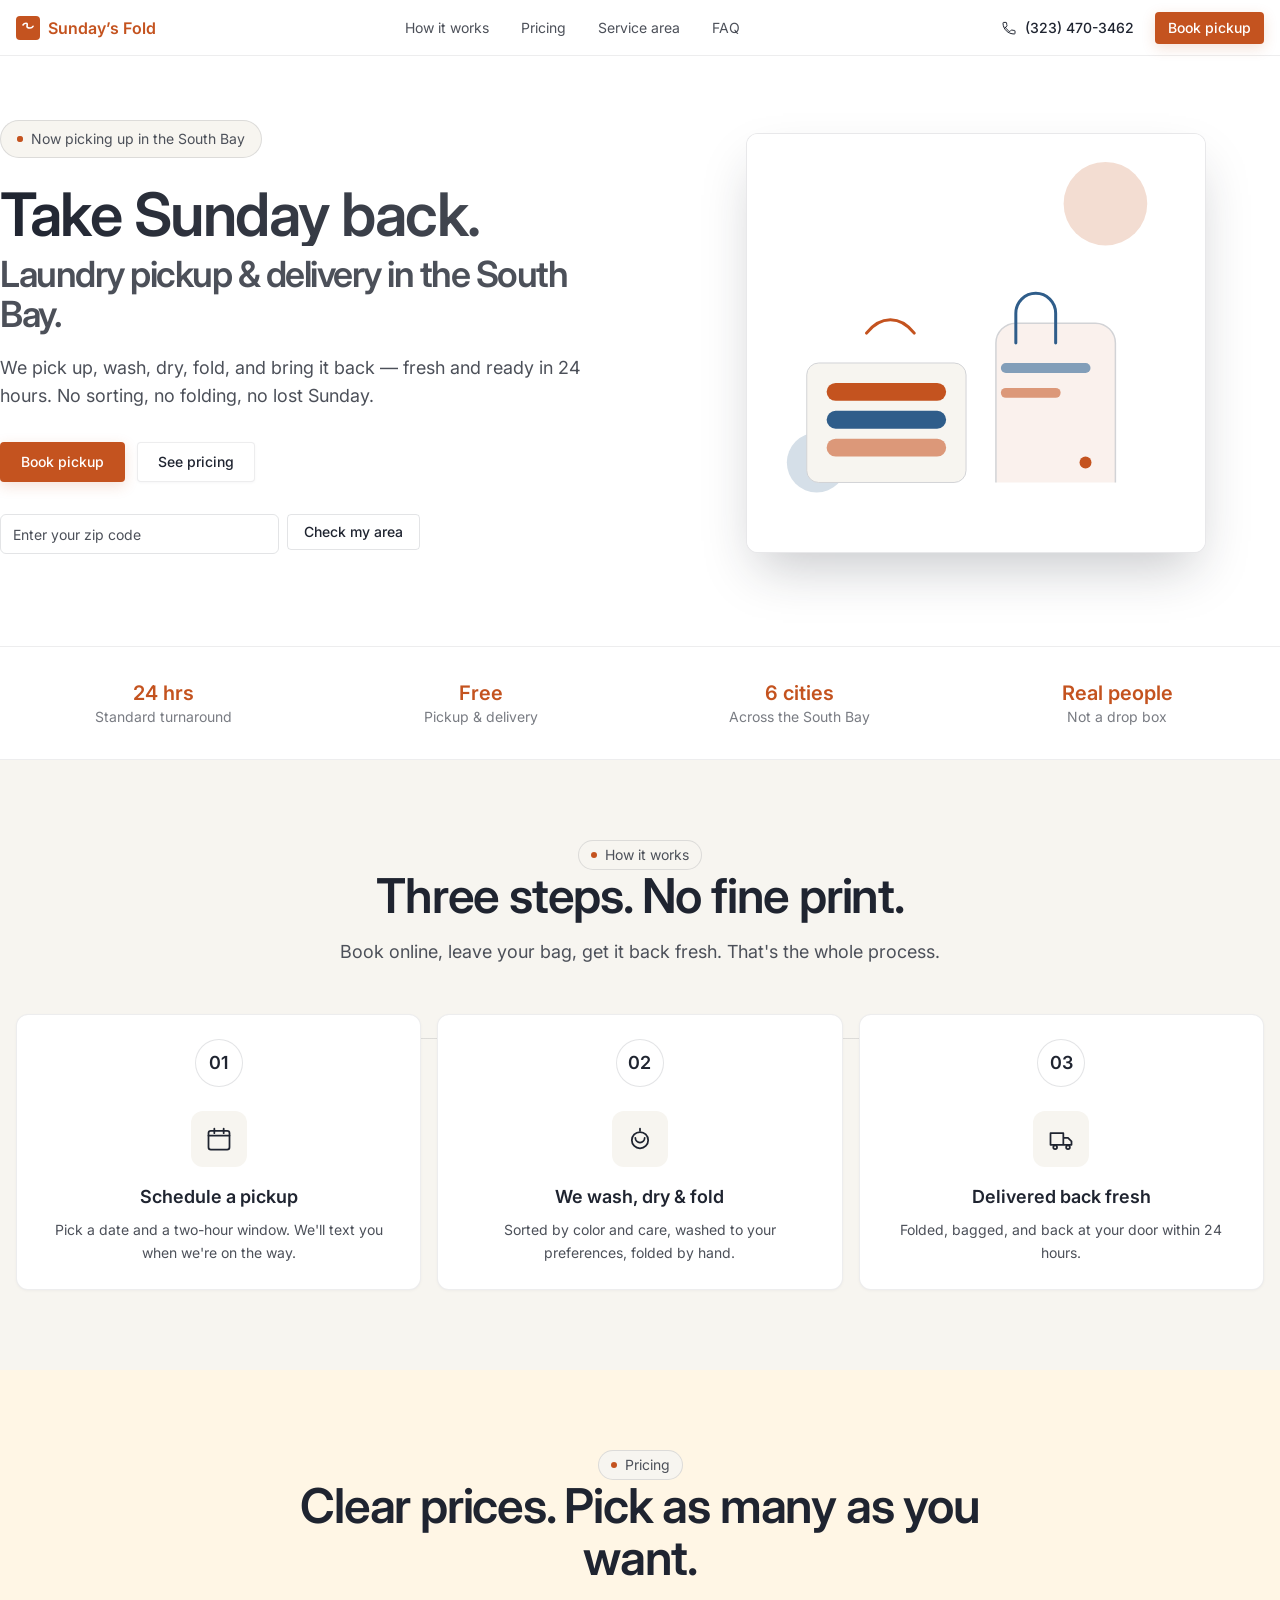
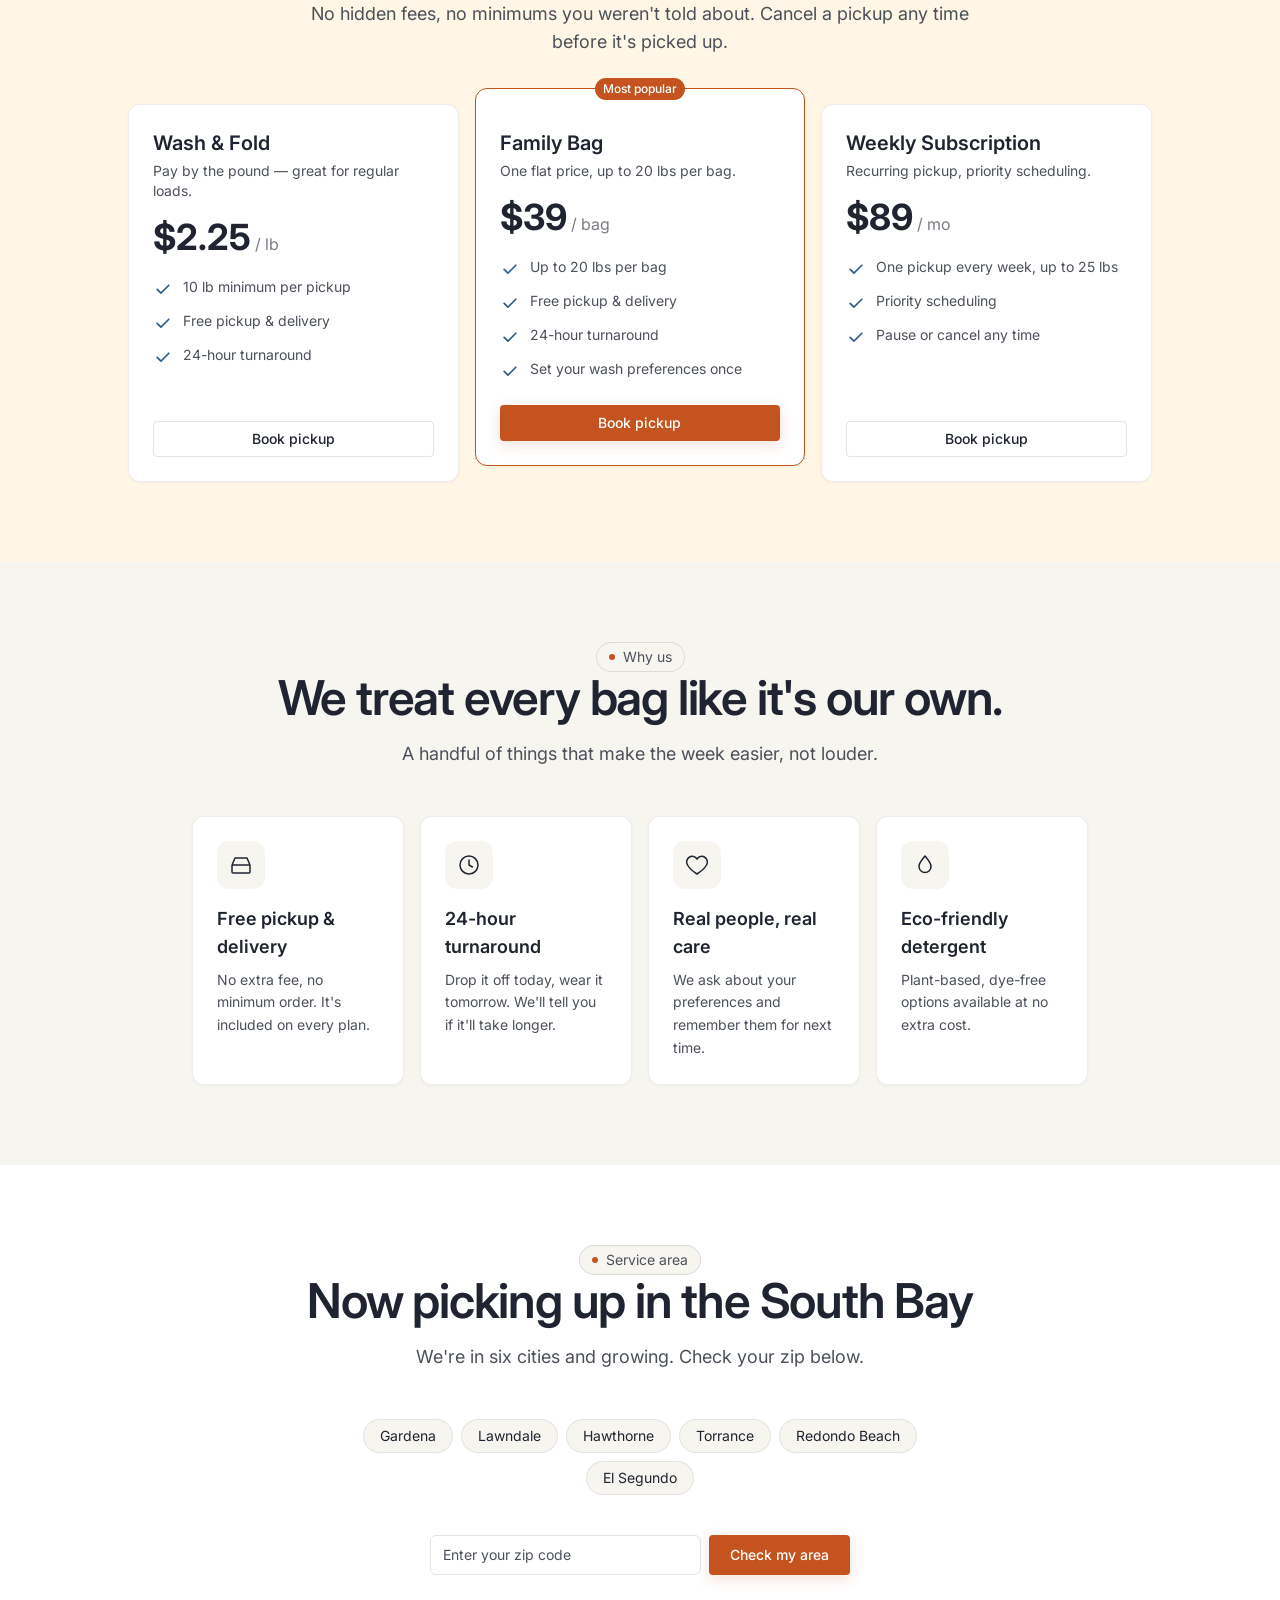
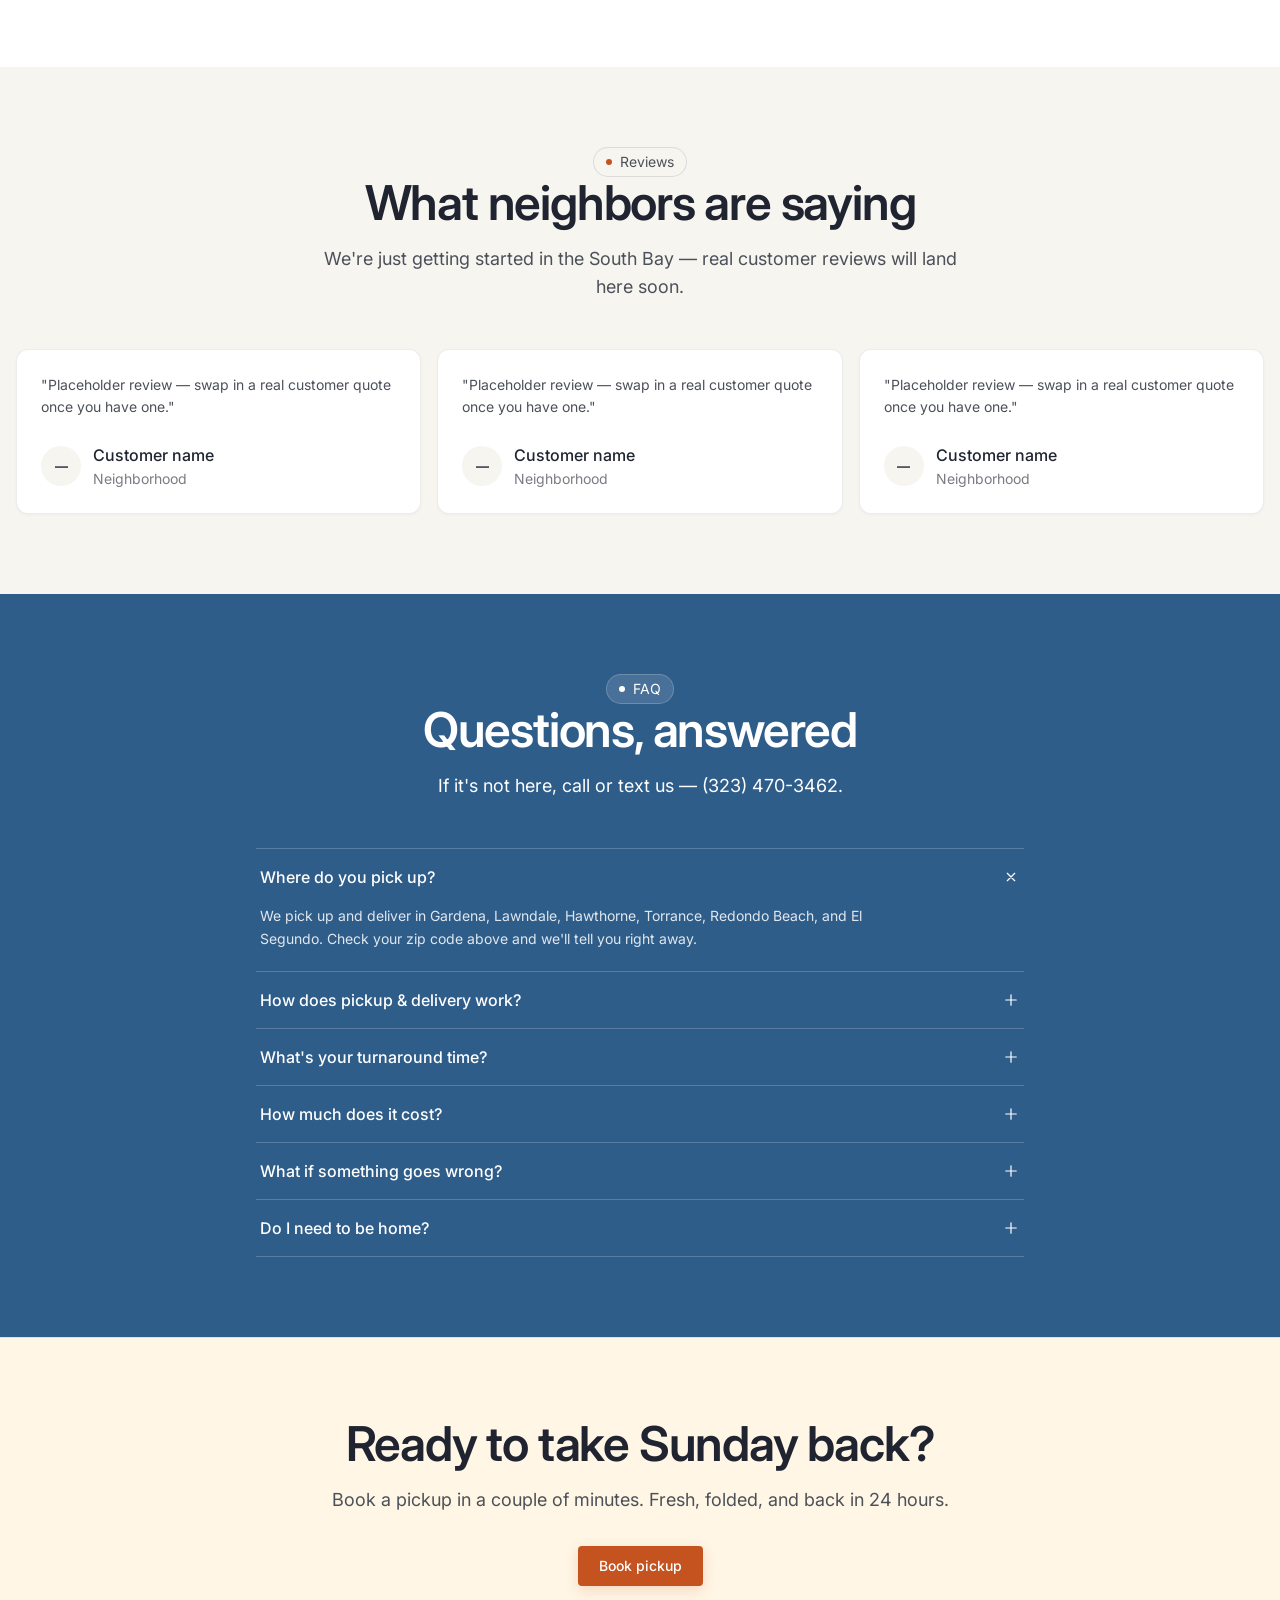
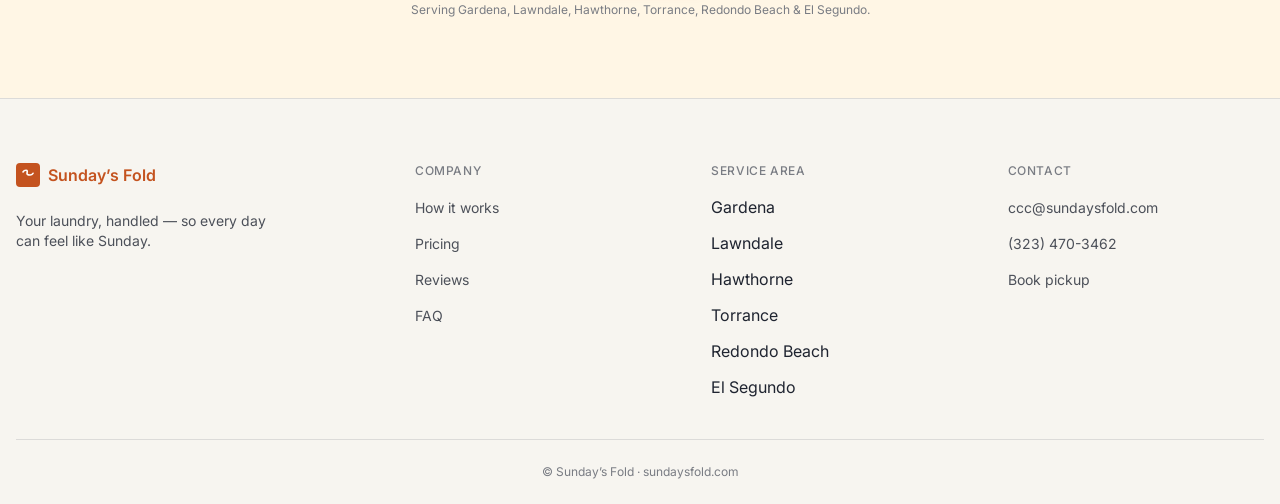
==== index.html @ fdb852d8 "Scaffold Sunday's Fold site with the DESIGN.md design system Repo was empty, so this builds the site" ====
<!doctype html>
<html lang="en">
<head>
<meta charset="utf-8">
<meta name="viewport" content="width=device-width, initial-scale=1">
<title>Home | Sunday's Fold — Laundry Pickup &amp; Delivery in the South Bay</title>
<meta name="description" content="Laundry pickup &amp; delivery, plus wash, dry &amp; fold, in Gardena, Lawndale, Hawthorne, Torrance, Redondo Beach and El Segundo. Fresh, folded, and back in 24 hours.">
<link rel="icon" type="image/svg+xml" href="/assets/favicon.svg">
<link rel="stylesheet" href="/css/tokens.css">
<link rel="stylesheet" href="/css/site.css">
<script type="application/ld+json">
{
  "@context": "https://schema.org",
  "@type": "LocalBusiness",
  "name": "Sunday's Fold",
  "url": "https://sundaysfold.com",
  "email": "ccc@sundaysfold.com",
  "telephone": "+13234703462",
  "areaServed": [
    { "@type": "City", "name": "Gardena" },
    { "@type": "City", "name": "Lawndale" },
    { "@type": "City", "name": "Hawthorne" },
    { "@type": "City", "name": "Torrance" },
    { "@type": "City", "name": "Redondo Beach" },
    { "@type": "City", "name": "El Segundo" }
  ],
  "priceRange": "$$"
}
</script>
</head>
<body>
<a class="skip-link" href="#main">Skip to content</a>

<header class="nav" id="site-nav">
  <div class="nav-inner">
    <a class="logo" href="/index.html" aria-label="Sunday's Fold home">
      <span class="logo-mark" aria-hidden="true">
        <svg width="14" height="14" viewBox="0 0 14 14" fill="none"><path d="M2 4C2 4 3 2.2 5 2.2C7 2.2 6 4.5 6 5.5C6 6.5 7 7 9 7C11 7 12 5.3 12 5.3" stroke="#fff" stroke-width="1.6" stroke-linecap="round" fill="none"/></svg>
      </span>
      <span class="logo-word">Sunday&rsquo;s Fold</span>
    </a>
    <nav class="nav-links" aria-label="Primary">
      <a href="#how-it-works">How it works</a>
      <a href="#pricing">Pricing</a>
      <a href="#service-area">Service area</a>
      <a href="#faq">FAQ</a>
    </nav>
    <div class="nav-actions">
      <a class="btn btn-ghost nav-phone" href="tel:+13234703462" aria-label="Call (323) 470-3462">
        <svg width="16" height="16" viewBox="0 0 24 24" fill="none" aria-hidden="true"><path d="M6.6 10.8c1.4 2.8 3.8 5.1 6.6 6.6l2.2-2.2c.3-.3.7-.4 1-.2 1.1.4 2.3.6 3.6.6.6 0 1 .4 1 1V20c0 .6-.4 1-1 1C10.4 21 3 13.6 3 4.6c0-.6.4-1 1-1H7.4c.6 0 1 .4 1 1 0 1.3.2 2.5.6 3.6.1.4 0 .8-.2 1l-2.2 2.2z" stroke="currentColor" stroke-width="1.5" stroke-linecap="round" stroke-linejoin="round"/></svg>
        (323) 470-3462
      </a>
      <a class="icon-btn nav-phone-icon" href="tel:+13234703462" aria-label="Call (323) 470-3462">
        <svg width="18" height="18" viewBox="0 0 24 24" fill="none" aria-hidden="true"><path d="M6.6 10.8c1.4 2.8 3.8 5.1 6.6 6.6l2.2-2.2c.3-.3.7-.4 1-.2 1.1.4 2.3.6 3.6.6.6 0 1 .4 1 1V20c0 .6-.4 1-1 1C10.4 21 3 13.6 3 4.6c0-.6.4-1 1-1H7.4c.6 0 1 .4 1 1 0 1.3.2 2.5.6 3.6.1.4 0 .8-.2 1l-2.2 2.2z" stroke="currentColor" stroke-width="1.5" stroke-linecap="round" stroke-linejoin="round"/></svg>
      </a>
      <a class="btn btn-primary btn-sm" href="/contact.html#book">Book pickup</a>
      <button class="icon-btn icon-btn--menu nav-toggle" id="nav-toggle" aria-label="Open menu" aria-expanded="false" aria-controls="mobile-menu">
        <svg width="20" height="20" viewBox="0 0 24 24" fill="none" aria-hidden="true"><path d="M4 7h16M4 12h16M4 17h16" stroke="currentColor" stroke-width="1.6" stroke-linecap="round"/></svg>
      </button>
    </div>
  </div>
</header>
<div class="mobile-menu" id="mobile-menu" hidden>
  <a href="#how-it-works">How it works</a>
  <a href="#pricing">Pricing</a>
  <a href="#service-area">Service area</a>
  <a href="#faq">FAQ</a>
  <a href="/contact.html">Contact</a>
  <a href="tel:+13234703462">(323) 470-3462</a>
</div>

<main id="main">

  <!-- Hero -->
  <section class="hero">
    <div class="container hero-grid">
      <div class="hero-copy">
        <span class="pill pill--hero"><span class="dot ping-dot" aria-hidden="true"></span>Now picking up in the South Bay</span>
        <h1 class="display"><span class="gradient-line">Take Sunday back.</span></h1>
        <p class="display-sub">Laundry pickup &amp; delivery in the South Bay.</p>
        <p class="lead">We pick up, wash, dry, fold, and bring it back — fresh and ready in 24 hours. No sorting, no folding, no lost Sunday.</p>
        <div class="hero-actions">
          <a class="btn btn-primary" href="/contact.html#book">Book pickup</a>
          <a class="btn btn-secondary" href="#pricing">See pricing</a>
        </div>
        <div data-zip-checker>
          <form class="zip-checker" novalidate>
            <label class="visually-hidden" for="hero-zip">Check your zip code</label>
            <input class="input" id="hero-zip" name="zip" type="text" inputmode="numeric" pattern="[0-9]*" maxlength="5" placeholder="Enter your zip code">
            <button class="btn btn-outline" type="submit">Check my area</button>
          </form>
          <p class="zip-result body-sm" role="status" aria-live="polite"></p>
          <form class="zip-result-form" id="hero-notify-form">
            <label class="visually-hidden" for="hero-notify-email">Email address</label>
            <input class="input" id="hero-notify-email" name="email" type="email" placeholder="you@email.com" required>
            <button class="btn btn-outline" type="submit">Notify me</button>
          </form>
          <p class="form-status caption" aria-live="polite"></p>
        </div>
      </div>
      <div class="hero-visual">
        <div class="hero-image-frame">
          <svg class="hero-illustration" viewBox="0 0 460 420" xmlns="http://www.w3.org/2000/svg" role="img" aria-label="Illustration of a folded laundry stack and a laundry bag">
            <rect width="460" height="420" fill="#FFFFFF"/>
            <circle cx="360" cy="70" r="42" fill="#F3DDD2"/>
            <circle cx="70" cy="330" r="30" fill="#D5DFE8"/>
            <rect x="60" y="230" width="160" height="120" rx="12" fill="#F7F5F0" stroke="#D2D3D6" stroke-width="1"/>
            <rect x="80" y="250" width="120" height="18" rx="9" fill="#C4531F"/>
            <rect x="80" y="278" width="120" height="18" rx="9" fill="#2F5D8A"/>
            <rect x="80" y="306" width="120" height="18" rx="9" fill="#DC9879"/>
            <path d="M250 350V210c0-11 9-20 20-20h80c11 0 20 9 20 20v140" fill="#FAF1ED" stroke="#D2D3D6" stroke-width="1.5"/>
            <path d="M270 210v-30a20 20 0 0 1 40 0v30" fill="none" stroke="#2F5D8A" stroke-width="3" stroke-linecap="round"/>
            <rect x="255" y="230" width="90" height="10" rx="5" fill="#829EB9"/>
            <rect x="255" y="255" width="60" height="10" rx="5" fill="#DC9879"/>
            <circle cx="340" cy="330" r="6" fill="#C4531F"/>
            <path d="M120 200c14-18 34-18 48 0" stroke="#C4531F" stroke-width="3" stroke-linecap="round" fill="none"/>
          </svg>
        </div>
      </div>
    </div>
  </section>

  <!-- Trust bar -->
  <section class="trust-bar">
    <div class="container trust-grid">
      <div class="trust-item"><p class="title-lg">24 hrs</p><p class="body-sm" style="color:var(--text-muted)">Standard turnaround</p></div>
      <div class="trust-item"><p class="title-lg">Free</p><p class="body-sm" style="color:var(--text-muted)">Pickup &amp; delivery</p></div>
      <div class="trust-item"><p class="title-lg">6 cities</p><p class="body-sm" style="color:var(--text-muted)">Across the South Bay</p></div>
      <div class="trust-item"><p class="title-lg">Real people</p><p class="body-sm" style="color:var(--text-muted)">Not a drop box</p></div>
    </div>
  </section>

  <!-- How it works -->
  <section class="section section--paper" id="how-it-works">
    <div class="container">
      <div class="section-header">
        <span class="pill"><span class="dot" aria-hidden="true"></span>How it works</span>
        <h2 class="heading-2">Three steps. No fine print.</h2>
        <p class="lead">Book online, leave your bag, get it back fresh. That's the whole process.</p>
      </div>
      <div class="grid grid--3 step-row">
        <div class="card step-card">
          <div class="step-numeral">01</div>
          <div class="icon-tile icon-tile--lg" aria-hidden="true">
            <svg width="28" height="28" viewBox="0 0 24 24" fill="none"><rect x="3" y="5" width="18" height="16" rx="2" stroke="currentColor" stroke-width="1.5"/><path d="M3 9h18M8 3v4M16 3v4" stroke="currentColor" stroke-width="1.5" stroke-linecap="round"/></svg>
          </div>
          <h3 class="card-title">Schedule a pickup</h3>
          <p class="body">Pick a date and a two-hour window. We'll text you when we're on the way.</p>
        </div>
        <div class="card step-card">
          <div class="step-numeral">02</div>
          <div class="icon-tile icon-tile--lg" aria-hidden="true">
            <svg width="28" height="28" viewBox="0 0 24 24" fill="none"><circle cx="12" cy="13" r="7" stroke="currentColor" stroke-width="1.5"/><path d="M12 3v2M8 11a4 4 0 0 0 8 0" stroke="currentColor" stroke-width="1.5" stroke-linecap="round"/></svg>
          </div>
          <h3 class="card-title">We wash, dry &amp; fold</h3>
          <p class="body">Sorted by color and care, washed to your preferences, folded by hand.</p>
        </div>
        <div class="card step-card">
          <div class="step-numeral">03</div>
          <div class="icon-tile icon-tile--lg" aria-hidden="true">
            <svg width="28" height="28" viewBox="0 0 24 24" fill="none"><path d="M3 7h11v10H3zM14 11h4l3 3v3h-7z" stroke="currentColor" stroke-width="1.5" stroke-linejoin="round"/><circle cx="7" cy="19" r="1.6" stroke="currentColor" stroke-width="1.5"/><circle cx="18" cy="19" r="1.6" stroke="currentColor" stroke-width="1.5"/></svg>
          </div>
          <h3 class="card-title">Delivered back fresh</h3>
          <p class="body">Folded, bagged, and back at your door within 24 hours.</p>
        </div>
      </div>
    </div>
  </section>

  <!-- Pricing -->
  <section class="section section--cream" id="pricing">
    <div class="container">
      <div class="section-header">
        <span class="pill"><span class="dot" aria-hidden="true"></span>Pricing</span>
        <h2 class="heading-2">Clear prices. Pick as many as you want.</h2>
        <p class="lead">No hidden fees, no minimums you weren't told about. Cancel a pickup any time before it's picked up.</p>
      </div>
      <div class="grid grid--3 pricing-grid">
        <div class="card pricing-card">
          <p class="title-lg">Wash &amp; Fold</p>
          <p class="body-sm tagline" style="color:var(--text-secondary)">Pay by the pound — great for regular loads.</p>
          <div class="pricing-price"><span class="price">$2.25</span><span class="body-md" style="color:var(--text-muted)">/ lb</span></div>
          <ul class="pricing-checklist">
            <li><svg width="20" height="20" viewBox="0 0 24 24" fill="none" aria-hidden="true"><path d="M5 12.5l4.5 4.5L19 7.5" stroke="currentColor" stroke-width="2" stroke-linecap="round" stroke-linejoin="round"/></svg>10 lb minimum per pickup</li>
            <li><svg width="20" height="20" viewBox="0 0 24 24" fill="none" aria-hidden="true"><path d="M5 12.5l4.5 4.5L19 7.5" stroke="currentColor" stroke-width="2" stroke-linecap="round" stroke-linejoin="round"/></svg>Free pickup &amp; delivery</li>
            <li><svg width="20" height="20" viewBox="0 0 24 24" fill="none" aria-hidden="true"><path d="M5 12.5l4.5 4.5L19 7.5" stroke="currentColor" stroke-width="2" stroke-linecap="round" stroke-linejoin="round"/></svg>24-hour turnaround</li>
          </ul>
          <a class="btn btn-outline btn-block" href="/contact.html#book">Book pickup</a>
        </div>
        <div class="card card--featured pricing-card">
          <span class="badge badge-primary">Most popular</span>
          <p class="title-lg">Family Bag</p>
          <p class="body-sm tagline" style="color:var(--text-secondary)">One flat price, up to 20 lbs per bag.</p>
          <div class="pricing-price"><span class="price">$39</span><span class="body-md" style="color:var(--text-muted)">/ bag</span></div>
          <ul class="pricing-checklist">
            <li><svg width="20" height="20" viewBox="0 0 24 24" fill="none" aria-hidden="true"><path d="M5 12.5l4.5 4.5L19 7.5" stroke="currentColor" stroke-width="2" stroke-linecap="round" stroke-linejoin="round"/></svg>Up to 20 lbs per bag</li>
            <li><svg width="20" height="20" viewBox="0 0 24 24" fill="none" aria-hidden="true"><path d="M5 12.5l4.5 4.5L19 7.5" stroke="currentColor" stroke-width="2" stroke-linecap="round" stroke-linejoin="round"/></svg>Free pickup &amp; delivery</li>
            <li><svg width="20" height="20" viewBox="0 0 24 24" fill="none" aria-hidden="true"><path d="M5 12.5l4.5 4.5L19 7.5" stroke="currentColor" stroke-width="2" stroke-linecap="round" stroke-linejoin="round"/></svg>24-hour turnaround</li>
            <li><svg width="20" height="20" viewBox="0 0 24 24" fill="none" aria-hidden="true"><path d="M5 12.5l4.5 4.5L19 7.5" stroke="currentColor" stroke-width="2" stroke-linecap="round" stroke-linejoin="round"/></svg>Set your wash preferences once</li>
          </ul>
          <a class="btn btn-primary btn-md btn-block" href="/contact.html#book">Book pickup</a>
        </div>
        <div class="card pricing-card">
          <p class="title-lg">Weekly Subscription</p>
          <p class="body-sm tagline" style="color:var(--text-secondary)">Recurring pickup, priority scheduling.</p>
          <div class="pricing-price"><span class="price">$89</span><span class="body-md" style="color:var(--text-muted)">/ mo</span></div>
          <ul class="pricing-checklist">
            <li><svg width="20" height="20" viewBox="0 0 24 24" fill="none" aria-hidden="true"><path d="M5 12.5l4.5 4.5L19 7.5" stroke="currentColor" stroke-width="2" stroke-linecap="round" stroke-linejoin="round"/></svg>One pickup every week, up to 25 lbs</li>
            <li><svg width="20" height="20" viewBox="0 0 24 24" fill="none" aria-hidden="true"><path d="M5 12.5l4.5 4.5L19 7.5" stroke="currentColor" stroke-width="2" stroke-linecap="round" stroke-linejoin="round"/></svg>Priority scheduling</li>
            <li><svg width="20" height="20" viewBox="0 0 24 24" fill="none" aria-hidden="true"><path d="M5 12.5l4.5 4.5L19 7.5" stroke="currentColor" stroke-width="2" stroke-linecap="round" stroke-linejoin="round"/></svg>Pause or cancel any time</li>
          </ul>
          <a class="btn btn-outline btn-block" href="/contact.html#book">Book pickup</a>
        </div>
      </div>
    </div>
  </section>

  <!-- Why us -->
  <section class="section section--paper" id="why-us">
    <div class="container">
      <div class="section-header">
        <span class="pill"><span class="dot" aria-hidden="true"></span>Why us</span>
        <h2 class="heading-2">We treat every bag like it's our own.</h2>
        <p class="lead">A handful of things that make the week easier, not louder.</p>
      </div>
      <div class="grid grid--4 feature-grid">
        <div class="card feature-card">
          <div class="icon-tile" aria-hidden="true">
            <svg width="24" height="24" viewBox="0 0 24 24" fill="none"><path d="M3 12l3-7h12l3 7M3 12v7a1 1 0 0 0 1 1h16a1 1 0 0 0 1-1v-7M3 12h18" stroke="currentColor" stroke-width="1.5" stroke-linejoin="round"/></svg>
          </div>
          <h3 class="card-title">Free pickup &amp; delivery</h3>
          <p class="body">No extra fee, no minimum order. It's included on every plan.</p>
        </div>
        <div class="card feature-card">
          <div class="icon-tile" aria-hidden="true">
            <svg width="24" height="24" viewBox="0 0 24 24" fill="none"><circle cx="12" cy="12" r="9" stroke="currentColor" stroke-width="1.5"/><path d="M12 7v5l3.5 2" stroke="currentColor" stroke-width="1.5" stroke-linecap="round"/></svg>
          </div>
          <h3 class="card-title">24-hour turnaround</h3>
          <p class="body">Drop it off today, wear it tomorrow. We'll tell you if it'll take longer.</p>
        </div>
        <div class="card feature-card">
          <div class="icon-tile" aria-hidden="true">
            <svg width="24" height="24" viewBox="0 0 24 24" fill="none"><path d="M12 21s-7-4.5-9.5-9A5.5 5.5 0 0 1 12 6a5.5 5.5 0 0 1 9.5 6c-2.5 4.5-9.5 9-9.5 9z" stroke="currentColor" stroke-width="1.5" stroke-linejoin="round"/></svg>
          </div>
          <h3 class="card-title">Real people, real care</h3>
          <p class="body">We ask about your preferences and remember them for next time.</p>
        </div>
        <div class="card feature-card">
          <div class="icon-tile" aria-hidden="true">
            <svg width="24" height="24" viewBox="0 0 24 24" fill="none"><path d="M12 3c3 4 6 6.5 6 10.5A6 6 0 0 1 6 13.5C6 9.5 9 7 12 3z" stroke="currentColor" stroke-width="1.5" stroke-linejoin="round"/></svg>
          </div>
          <h3 class="card-title">Eco-friendly detergent</h3>
          <p class="body">Plant-based, dye-free options available at no extra cost.</p>
        </div>
      </div>
    </div>
  </section>

  <!-- Service area -->
  <section class="section" id="service-area">
    <div class="container">
      <div class="section-header">
        <span class="pill"><span class="dot" aria-hidden="true"></span>Service area</span>
        <h2 class="heading-2">Now picking up in the South Bay</h2>
        <p class="lead">We're in six cities and growing. Check your zip below.</p>
      </div>
      <ul class="city-chip-row">
        <li class="city-chip">Gardena</li>
        <li class="city-chip">Lawndale</li>
        <li class="city-chip">Hawthorne</li>
        <li class="city-chip">Torrance</li>
        <li class="city-chip">Redondo Beach</li>
        <li class="city-chip">El Segundo</li>
      </ul>
      <div class="service-zip-wrap" data-zip-checker>
        <form class="zip-checker" style="justify-content:center" novalidate>
          <label class="visually-hidden" for="area-zip">Check your zip code</label>
          <input class="input" id="area-zip" name="zip" type="text" inputmode="numeric" pattern="[0-9]*" maxlength="5" placeholder="Enter your zip code">
          <button class="btn btn-primary" type="submit">Check my area</button>
        </form>
        <p class="zip-result body-sm" role="status" aria-live="polite"></p>
        <form class="zip-result-form" id="area-notify-form" style="justify-content:center">
          <label class="visually-hidden" for="area-notify-email">Email address</label>
          <input class="input" id="area-notify-email" name="email" type="email" placeholder="you@email.com" required>
          <button class="btn btn-outline" type="submit">Notify me</button>
        </form>
        <p class="form-status caption" aria-live="polite"></p>
      </div>
    </div>
  </section>

  <!-- Reviews -->
  <section class="section section--paper" id="reviews">
    <div class="container">
      <div class="section-header">
        <span class="pill"><span class="dot" aria-hidden="true"></span>Reviews</span>
        <h2 class="heading-2">What neighbors are saying</h2>
        <p class="lead">We're just getting started in the South Bay — real customer reviews will land here soon.</p>
      </div>
      <div class="grid grid--3 review-grid">
        <div class="card review-card">
          <p class="body review-quote">"Placeholder review — swap in a real customer quote once you have one."</p>
          <div class="review-person">
            <span class="avatar-disc" aria-hidden="true">—</span>
            <div class="review-meta">
              <p class="title-sm">Customer name</p>
              <p class="body-sm" style="color:var(--text-muted)">Neighborhood</p>
            </div>
          </div>
        </div>
        <div class="card review-card">
          <p class="body review-quote">"Placeholder review — swap in a real customer quote once you have one."</p>
          <div class="review-person">
            <span class="avatar-disc" aria-hidden="true">—</span>
            <div class="review-meta">
              <p class="title-sm">Customer name</p>
              <p class="body-sm" style="color:var(--text-muted)">Neighborhood</p>
            </div>
          </div>
        </div>
        <div class="card review-card">
          <p class="body review-quote">"Placeholder review — swap in a real customer quote once you have one."</p>
          <div class="review-person">
            <span class="avatar-disc" aria-hidden="true">—</span>
            <div class="review-meta">
              <p class="title-sm">Customer name</p>
              <p class="body-sm" style="color:var(--text-muted)">Neighborhood</p>
            </div>
          </div>
        </div>
      </div>
    </div>
  </section>

  <!-- FAQ -->
  <section class="section section--blue" id="faq">
    <div class="container">
      <div class="section-header">
        <span class="pill"><span class="dot" aria-hidden="true"></span>FAQ</span>
        <h2 class="heading-2">Questions, answered</h2>
        <p class="lead">If it's not here, call or text us — (323) 470-3462.</p>
      </div>
      <div class="accordion">
        <div class="accordion-item">
          <button class="accordion-trigger" aria-expanded="true" aria-controls="faq-1">
            Where do you pick up?
            <svg class="accordion-icon" width="18" height="18" viewBox="0 0 24 24" fill="none" aria-hidden="true"><path d="M12 5v14M5 12h14" stroke="currentColor" stroke-width="1.6" stroke-linecap="round"/></svg>
          </button>
          <div class="accordion-panel" id="faq-1" data-open="true">
            <p>We pick up and deliver in Gardena, Lawndale, Hawthorne, Torrance, Redondo Beach, and El Segundo. Check your zip code above and we'll tell you right away.</p>
          </div>
        </div>
        <div class="accordion-item">
          <button class="accordion-trigger" aria-expanded="false" aria-controls="faq-2">
            How does pickup &amp; delivery work?
            <svg class="accordion-icon" width="18" height="18" viewBox="0 0 24 24" fill="none" aria-hidden="true"><path d="M12 5v14M5 12h14" stroke="currentColor" stroke-width="1.6" stroke-linecap="round"/></svg>
          </button>
          <div class="accordion-panel" id="faq-2" data-open="false">
            <p>Book a pickup window online. Leave your bag by the door — you don't need to be home. We text you when it's picked up and again when it's on its way back.</p>
          </div>
        </div>
        <div class="accordion-item">
          <button class="accordion-trigger" aria-expanded="false" aria-controls="faq-3">
            What's your turnaround time?
            <svg class="accordion-icon" width="18" height="18" viewBox="0 0 24 24" fill="none" aria-hidden="true"><path d="M12 5v14M5 12h14" stroke="currentColor" stroke-width="1.6" stroke-linecap="round"/></svg>
          </button>
          <div class="accordion-panel" id="faq-3" data-open="false">
            <p>24 hours for standard orders. If a load needs longer — bulky items or special care — we'll tell you before we start.</p>
          </div>
        </div>
        <div class="accordion-item">
          <button class="accordion-trigger" aria-expanded="false" aria-controls="faq-4">
            How much does it cost?
            <svg class="accordion-icon" width="18" height="18" viewBox="0 0 24 24" fill="none" aria-hidden="true"><path d="M12 5v14M5 12h14" stroke="currentColor" stroke-width="1.6" stroke-linecap="round"/></svg>
          </button>
          <div class="accordion-panel" id="faq-4" data-open="false">
            <p>$2.25 per pound, a $39 flat-rate family bag (up to 20 lbs), or an $89/month weekly subscription. No hidden fees.</p>
          </div>
        </div>
        <div class="accordion-item">
          <button class="accordion-trigger" aria-expanded="false" aria-controls="faq-5">
            What if something goes wrong?
            <svg class="accordion-icon" width="18" height="18" viewBox="0 0 24 24" fill="none" aria-hidden="true"><path d="M12 5v14M5 12h14" stroke="currentColor" stroke-width="1.6" stroke-linecap="round"/></svg>
          </button>
          <div class="accordion-panel" id="faq-5" data-open="false">
            <p>Call or text us and we'll make it right. If we're running late, we'll let you know before you have to ask.</p>
          </div>
        </div>
        <div class="accordion-item">
          <button class="accordion-trigger" aria-expanded="false" aria-controls="faq-6">
            Do I need to be home?
            <svg class="accordion-icon" width="18" height="18" viewBox="0 0 24 24" fill="none" aria-hidden="true"><path d="M12 5v14M5 12h14" stroke="currentColor" stroke-width="1.6" stroke-linecap="round"/></svg>
          </button>
          <div class="accordion-panel" id="faq-6" data-open="false">
            <p>Nope. Leave your bag by the door during your pickup window and we'll take it from there.</p>
          </div>
        </div>
      </div>
    </div>
  </section>

  <!-- CTA band -->
  <section class="section section--cream section--ruled cta-band">
    <div class="container">
      <h2 class="heading-2">Ready to take Sunday back?</h2>
      <p class="lead" style="margin-left:auto;margin-right:auto">Book a pickup in a couple of minutes. Fresh, folded, and back in 24 hours.</p>
      <a class="btn btn-primary" href="/contact.html#book">Book pickup</a>
      <p class="caption">Serving Gardena, Lawndale, Hawthorne, Torrance, Redondo Beach &amp; El Segundo.</p>
    </div>
  </section>

</main>

<footer class="footer">
  <div class="container footer-grid">
    <div class="footer-brand">
      <a class="logo" href="/index.html" aria-label="Sunday's Fold home">
        <span class="logo-mark" aria-hidden="true">
          <svg width="14" height="14" viewBox="0 0 14 14" fill="none"><path d="M2 4C2 4 3 2.2 5 2.2C7 2.2 6 4.5 6 5.5C6 6.5 7 7 9 7C11 7 12 5.3 12 5.3" stroke="#fff" stroke-width="1.6" stroke-linecap="round" fill="none"/></svg>
        </span>
        <span class="logo-word">Sunday&rsquo;s Fold</span>
      </a>
      <p class="body-sm footer-tagline" style="color:var(--text-secondary)">Your laundry, handled — so every day can feel like Sunday.</p>
    </div>
    <div class="footer-col">
      <p class="eyebrow">Company</p>
      <ul>
        <li><a href="/index.html#how-it-works">How it works</a></li>
        <li><a href="/index.html#pricing">Pricing</a></li>
        <li><a href="/index.html#reviews">Reviews</a></li>
        <li><a href="/index.html#faq">FAQ</a></li>
      </ul>
    </div>
    <div class="footer-col">
      <p class="eyebrow">Service area</p>
      <ul>
        <li>Gardena</li>
        <li>Lawndale</li>
        <li>Hawthorne</li>
        <li>Torrance</li>
        <li>Redondo Beach</li>
        <li>El Segundo</li>
      </ul>
    </div>
    <div class="footer-col">
      <p class="eyebrow">Contact</p>
      <address>
        <ul>
          <li><a href="mailto:ccc@sundaysfold.com">ccc@sundaysfold.com</a></li>
          <li><a href="tel:+13234703462">(323) 470-3462</a></li>
          <li><a href="/contact.html">Book pickup</a></li>
        </ul>
      </address>
    </div>
  </div>
  <hr class="footer-rule">
  <div class="footer-bottom">
    <p class="caption">&copy; Sunday&rsquo;s Fold &middot; sundaysfold.com</p>
  </div>
</footer>

<style>.visually-hidden{position:absolute;width:1px;height:1px;padding:0;margin:-1px;overflow:hidden;clip:rect(0,0,0,0);white-space:nowrap;border:0}</style>
<script src="/js/app.js"></script>
</body>
</html>
---- css/tokens.css ----
/*
  Sunday's Fold — global design tokens
  Source of truth: DESIGN.md section 6. Do not hand-roll colors, radii,
  shadows, or type sizes anywhere else in the codebase — use these tokens
  and the base classes below instead.
*/

@import url('https://fonts.googleapis.com/css2?family=Inter:wght@400;500;600;700&display=swap');

:root {
  /* Brand (unchanged color scheme) */
  --color-primary: #C4531F;        /* Sunrise */
  --color-primary-hover: #A94718;
  --color-secondary: #2F5D8A;      /* Sunday Blue */
  --color-secondary-hover: #264D73;
  --color-ink: #1F2430;

  /* Backgrounds */
  --color-white: #FFFFFF;
  --bg-cream: #FFF6E5;
  --bg-paper: #F7F5F0;
  --bg-blush: #FAF1ED;

  /* Tints */
  --primary-80: #D0754C; --primary-60: #DC9879; --primary-40: #E7BAA5; --primary-20: #F3DDD2;
  --secondary-80: #597DA1; --secondary-60: #829EB9; --secondary-40: #ACBED0; --secondary-20: #D5DFE8;
  --ink-80: #4C5059; --ink-60: #797C83; --ink-40: #A5A7AC; --ink-20: #D2D3D6;

  /* Text tiers */
  --text-strong: var(--color-ink);
  --text-secondary: var(--ink-80);
  --text-muted: var(--ink-60);

  /* Hairlines (Ink at low opacity) */
  --hairline: rgba(31, 36, 48, 0.12);
  --hairline-soft: rgba(31, 36, 48, 0.08);
  --hairline-faint: rgba(31, 36, 48, 0.05);

  /* Type */
  --font-sans: 'Inter', -apple-system, system-ui, 'Segoe UI', Roboto, sans-serif;

  /* Radius */
  --radius-xs: 4px;  --radius-sm: 6px;  --radius-md: 12px;  --radius-lg: 16px;  --radius-full: 9999px;

  /* Elevation */
  --shadow-card: 0 1px 3px rgba(31, 36, 48, 0.04);
  --shadow-button: 0 4px 14px rgba(196, 83, 31, 0.18);
  --shadow-panel: 0 20px 25px -5px rgba(31, 36, 48, 0.03), 0 8px 10px -6px rgba(31, 36, 48, 0.03);
  --shadow-hero: 0 25px 50px -12px rgba(31, 36, 48, 0.25);

  /* Space */
  --space-section: 80px;
  --container-max: 1280px;
  --lead-max: 672px;
}

@media (max-width: 1023px) { :root { --space-section: 56px; } }

*, *::before, *::after { box-sizing: border-box; }

body {
  margin: 0;
  background: var(--color-white);
  color: var(--text-strong);
  font-family: var(--font-sans);
  font-size: 16px;
  line-height: 24px;
  -webkit-font-smoothing: antialiased;
}

/* Headings */
.display { font-size: 60px; line-height: 64px; font-weight: 600; letter-spacing: -1.5px; margin: 0; }
.display-sub { font-size: 36px; line-height: 40px; font-weight: 600; letter-spacing: -1.5px; color: var(--text-secondary); margin: 0; }
.display .gradient-line {
  background: linear-gradient(90deg, var(--color-ink), var(--ink-80));
  -webkit-background-clip: text; background-clip: text; color: transparent;
  display: block;
}
h2, .heading-2 { font-size: 48px; line-height: 52px; font-weight: 600; letter-spacing: -1.2px; margin: 0; }
.title-lg { font-size: 20px; line-height: 28px; font-weight: 600; margin: 0; }
.card-title { font-size: 18px; line-height: 28px; font-weight: 600; margin: 0; }
.title-sm { font-size: 16px; line-height: 24px; font-weight: 500; margin: 0; }
.price { font-size: 36px; line-height: 40px; font-weight: 700; }
.lead { font-size: 18px; line-height: 28px; color: var(--text-secondary); max-width: var(--lead-max); margin: 0; }
.body { font-size: 14px; line-height: 22.75px; color: var(--text-secondary); margin: 0; }
.body-sm { font-size: 14px; line-height: 20px; margin: 0; }
.body-md { font-size: 16px; line-height: 24px; margin: 0; }
.caption { font-size: 12px; line-height: 16px; color: var(--text-muted); margin: 0; }
.eyebrow { font-size: 12px; line-height: 16px; font-weight: 500; letter-spacing: 0.6px; text-transform: uppercase; color: var(--text-muted); margin: 0; }
.fine-print { font-size: 11px; line-height: 17.9px; color: var(--text-muted); margin: 0; }

@media (max-width: 767px) {
  .display { font-size: 40px; line-height: 44px; letter-spacing: -1px; }
  .display-sub { font-size: 24px; line-height: 30px; letter-spacing: -0.5px; }
  h2, .heading-2 { font-size: 30px; line-height: 36px; letter-spacing: -0.8px; }
}

a { color: var(--color-secondary); text-decoration: underline; text-underline-offset: 2px; }

/* Buttons */
.btn {
  display: inline-flex; align-items: center; justify-content: center; gap: 8px;
  height: 40px; padding: 0 20px;
  font: 500 14px/20px var(--font-sans);
  border-radius: var(--radius-xs); border: 1px solid transparent;
  text-decoration: none; cursor: pointer; white-space: nowrap; flex: none;
  transition: background 0.15s ease, border-color 0.15s ease;
}
.btn:focus-visible { outline: 2px solid var(--color-secondary); outline-offset: 2px; }
.btn-md { height: 36px; padding: 0 16px; }
.btn-sm { height: 32px; padding: 0 12px; }
.btn-primary { background: var(--color-primary); color: #fff; box-shadow: var(--shadow-button); }
.btn-primary:hover { background: var(--color-primary-hover); }
.btn-secondary { background: #fff; color: var(--text-strong); border-color: var(--hairline-soft); box-shadow: var(--shadow-card); }
.btn-outline { background: transparent; color: var(--text-strong); border-color: var(--hairline); height: 36px; padding: 0 16px; }
.btn-secondary:hover, .btn-outline:hover { background: var(--bg-paper); }
.btn-ghost { background: transparent; color: var(--text-strong); height: 32px; padding: 0 12px; }
.btn-block { width: 100%; }
.icon-btn {
  display: inline-flex; align-items: center; justify-content: center;
  width: 32px; height: 32px; padding: 0; border-radius: var(--radius-xs);
  background: transparent; border: none; color: var(--text-strong); cursor: pointer;
}
.icon-btn--menu { width: 36px; height: 36px; }

/* Pills & badges */
.pill {
  display: inline-flex; align-items: center; gap: 8px;
  padding: 4px 12px; height: 30px;
  background: var(--bg-paper); border: 1px solid var(--hairline);
  border-radius: var(--radius-full);
  font-size: 14px; line-height: 20px; color: var(--text-secondary);
}
.pill--hero { padding: 8px 16px; height: 38px; }
.pill .dot { width: 6px; height: 6px; border-radius: 50%; background: var(--color-primary); position: relative; flex: none; }
.badge { display: inline-flex; align-items: center; height: 22px; padding: 2px 8px; border-radius: var(--radius-full); font-size: 12px; font-weight: 500; }
.badge-primary { background: var(--color-primary); color: #fff; }
.badge-muted { background: rgba(210, 211, 214, 0.5); color: var(--text-strong); height: 20px; }

/* Cards */
.card {
  background: #fff;
  border: 1px solid var(--hairline-soft);
  border-radius: var(--radius-md);
  box-shadow: var(--shadow-card);
  padding: 24px;
}
.card--featured { border-color: var(--color-primary); transform: translateY(-16px); position: relative; }
.card--panel { border-radius: var(--radius-lg); border-color: var(--hairline-faint); box-shadow: var(--shadow-panel); padding: 32px; }
.icon-tile { width: 48px; height: 48px; border-radius: var(--radius-md); background: var(--bg-paper); display: grid; place-items: center; color: var(--text-strong); }
.icon-tile--lg { width: 56px; height: 56px; }
.step-numeral { width: 48px; height: 48px; border-radius: 50%; background: #fff; border: 1px solid var(--hairline); display: grid; place-items: center; font-size: 18px; font-weight: 600; }
@media (max-width: 767px) { .card--featured { transform: none; } }

/* Forms */
.field-label { display: block; font-size: 13px; line-height: 19.5px; font-weight: 500; color: var(--text-secondary); margin-bottom: 6px; }
.input {
  width: 100%; height: 40px; padding: 0 12px;
  font: 400 14px/21px var(--font-sans); color: var(--text-strong);
  background: transparent; border: 1px solid var(--hairline); border-radius: var(--radius-sm);
}
textarea.input { height: auto; padding: 10px 12px; resize: vertical; }
.input::placeholder { color: var(--text-secondary); }
.input:focus { outline: none; border-color: rgba(47, 93, 138, 0.6); }
.chip {
  display: inline-flex; align-items: center; justify-content: center;
  height: 36px; padding: 0 14px; border-radius: var(--radius-full); border: 1px solid var(--hairline);
  background: #fff; font-size: 14px; color: var(--text-strong); cursor: pointer;
}
.chip[aria-pressed="true"] { background: var(--color-secondary); border-color: var(--color-secondary); color: #fff; }

/* Nav */
.nav {
  position: sticky; top: 0; z-index: 50; height: 56px; padding: 0 16px;
  display: flex; align-items: center; justify-content: space-between;
  background: rgba(255, 255, 255, 0.85); backdrop-filter: blur(16px); -webkit-backdrop-filter: blur(16px);
  border-bottom: 1px solid var(--hairline-soft);
}

/* Sections */
.section { padding: var(--space-section) 16px; }
.section--paper { background: var(--bg-paper); }
.section--cream { background: var(--bg-cream); }
.section--blush { background: var(--bg-blush); }
.section--blue  { background: var(--color-secondary); color: #fff; }
.section--blue h2, .section--blue .lead { color: #fff; }
.section--ruled { border-top: 1px solid var(--hairline); }
.section-header { text-align: center; margin: 0 auto 48px; max-width: 768px; }
.section-header .lead { margin: 16px auto 0; }
.container { max-width: var(--container-max); margin: 0 auto; }
.grid { display: grid; gap: 16px; grid-template-columns: 1fr; }
@media (min-width: 640px) { .grid--3 { grid-template-columns: repeat(2, 1fr); } }
@media (min-width: 1024px) { .grid--3 { grid-template-columns: repeat(3, 1fr); } .grid--4 { grid-template-columns: repeat(4, 1fr); } }
---- css/site.css ----
/*
  Sunday's Fold — layout & component styles
  Builds on css/tokens.css. Page-specific and structural rules only —
  colors, radii, shadows and type sizes still come from tokens.css.
*/

html { scroll-behavior: smooth; }

ul, ol { margin: 0; padding: 0; list-style: none; }
img, svg { display: block; max-width: 100%; }
button { font-family: inherit; }

.skip-link {
  position: absolute; left: 16px; top: -48px;
  background: var(--color-ink); color: #fff; padding: 10px 16px;
  border-radius: var(--radius-xs); z-index: 100; text-decoration: none;
  transition: top 0.15s ease;
}
.skip-link:focus { top: 8px; }

/* ---------- Logo ---------- */
.logo { display: inline-flex; align-items: center; gap: 8px; text-decoration: none; flex: none; }
.logo-mark {
  width: 24px; height: 24px; border-radius: var(--radius-xs);
  background: var(--color-primary); display: grid; place-items: center; flex: none;
}
.logo-word { font-size: 16px; font-weight: 600; color: var(--color-primary); letter-spacing: 0; white-space: nowrap; }
.logo--on-blue .logo-mark { background: #fff; }
.logo--on-blue .logo-mark svg path { stroke: var(--color-secondary); }
.logo--on-blue .logo-word { color: #fff; }

/* ---------- Nav ---------- */
.nav-inner { width: 100%; max-width: var(--container-max); margin: 0 auto; display: flex; align-items: center; justify-content: space-between; }
.nav-links { display: none; align-items: center; gap: 32px; }
.nav-links a { font-size: 14px; line-height: 20px; color: var(--text-secondary); text-decoration: none; }
.nav-links a:hover { color: var(--text-strong); }
.nav-actions { display: flex; align-items: center; gap: 8px; }
.nav-phone { display: none; }
.nav-phone-icon { display: inline-flex; }
.nav-toggle { display: inline-flex; }
@media (min-width: 1024px) {
  .nav-links { display: flex; }
  .nav-phone { display: inline-flex; }
  .nav-phone-icon { display: none; }
  .nav-toggle { display: none; }
}
.mobile-menu {
  position: fixed; top: 56px; left: 0; right: 0; z-index: 49;
  background: #fff; border-bottom: 1px solid var(--hairline-soft);
  padding: 8px 16px 16px; display: flex; flex-direction: column;
}
.mobile-menu[hidden] { display: none; }
.mobile-menu a {
  padding: 12px 4px; font-size: 15px; color: var(--text-strong); text-decoration: none;
  border-bottom: 1px solid var(--hairline-faint);
}
.mobile-menu a:last-child { border-bottom: none; }

/* ---------- Hero ---------- */
.hero { padding-top: 64px; padding-bottom: var(--space-section); background: #fff; }
.hero-grid { display: grid; gap: 48px; align-items: center; grid-template-columns: 1fr; }
@media (min-width: 1024px) { .hero-grid { grid-template-columns: 1fr 1fr; gap: 64px; } }
.hero-copy { max-width: 768px; }
.hero-copy .pill { margin-bottom: 24px; }
.hero-copy h1 { margin: 0 0 8px; }
.hero-copy .display-sub { margin-bottom: 20px; }
.hero-copy .lead { margin-bottom: 32px; }
.hero-actions { display: flex; flex-wrap: wrap; gap: 12px; margin-bottom: 32px; }

.ping-dot { position: relative; }
.ping-dot::after {
  content: ""; position: absolute; inset: 0; border-radius: 50%;
  background: var(--color-primary); opacity: 0.6;
  animation: ping 2.2s cubic-bezier(0, 0, 0.2, 1) infinite;
}
@keyframes ping {
  0% { transform: scale(1); opacity: 0.6; }
  75%, 100% { transform: scale(2.8); opacity: 0; }
}
@media (prefers-reduced-motion: reduce) { .ping-dot::after { animation: none; } }

.zip-checker { display: flex; flex-wrap: wrap; gap: 8px; max-width: 420px; }
.zip-checker .input { flex: 1; min-width: 160px; }
.zip-result { margin-top: 12px; font-size: 14px; line-height: 20px; }
.zip-result[data-state="in"] { color: var(--color-secondary); }
.zip-result[data-state="out"] { color: var(--text-secondary); }
.zip-result-form { display: none; gap: 8px; margin-top: 12px; flex-wrap: wrap; }
.zip-result-form.is-visible { display: flex; }
.zip-result-form .input { flex: 1; min-width: 160px; }

.hero-visual { display: flex; justify-content: center; position: relative; }
.hero-image-frame {
  position: relative; width: 100%; max-width: 460px; border-radius: var(--radius-md);
  border: 1px solid rgba(31, 36, 48, 0.1); box-shadow: var(--shadow-hero);
  background: #fff; overflow: hidden;
}
.hero-image-frame::before {
  content: ""; position: absolute; inset: -40px; z-index: -1; border-radius: 50%;
  background: radial-gradient(circle, var(--secondary-20) 0%, transparent 70%);
  filter: blur(30px);
}
.hero-illustration { width: 100%; height: auto; display: block; }

/* ---------- Trust bar ---------- */
.trust-bar {
  background: #fff; border-top: 1px solid var(--hairline-soft); border-bottom: 1px solid var(--hairline-soft);
  padding: 32px 16px;
}
.trust-grid {
  display: grid; gap: 24px; text-align: center;
  grid-template-columns: repeat(2, 1fr);
}
@media (min-width: 768px) { .trust-grid { grid-template-columns: repeat(4, 1fr); } }
.trust-item .title-lg { color: var(--color-primary); }

/* ---------- Steps ---------- */
.step-row { position: relative; }
.step-card { text-align: center; display: flex; flex-direction: column; align-items: center; }
.step-card .step-numeral { margin-bottom: 24px; }
.step-card .icon-tile { margin-bottom: 16px; }
.step-card .card-title { margin-bottom: 8px; }
@media (min-width: 1024px) {
  .step-row { position: relative; }
  .step-row::before {
    content: ""; position: absolute; top: 24px; left: 16.6%; right: 16.6%; height: 1px;
    background: linear-gradient(90deg, transparent, var(--hairline) 15%, var(--hairline) 85%, transparent);
    z-index: 0;
  }
  .step-row .step-card { position: relative; z-index: 1; }
}

/* ---------- Pricing ---------- */
.pricing-grid { max-width: 1024px; margin: 0 auto; }
.pricing-card { display: flex; flex-direction: column; }
.pricing-card .title-lg { margin-bottom: 4px; }
.pricing-card .tagline { margin-bottom: 16px; }
.pricing-price { display: flex; align-items: baseline; gap: 4px; margin-bottom: 20px; }
.pricing-checklist { display: flex; flex-direction: column; gap: 12px; margin-bottom: 24px; flex: 1; }
.pricing-checklist li { display: flex; align-items: flex-start; gap: 10px; font-size: 14px; line-height: 20px; color: var(--text-secondary); }
.pricing-checklist svg { flex: none; color: var(--color-secondary); margin-top: 2px; }
.card--featured { padding-top: 40px; }
.card--featured .badge-primary { position: absolute; top: -11px; left: 50%; transform: translateX(-50%); }

/* ---------- Why us ---------- */
.feature-grid { max-width: 896px; margin: 0 auto; }
.feature-card .icon-tile { margin-bottom: 16px; }
.feature-card .card-title { margin-bottom: 8px; }

/* ---------- Service area ---------- */
.city-chip-row { display: flex; flex-wrap: wrap; gap: 8px; justify-content: center; margin: 0 auto 40px; max-width: 640px; }
.city-chip {
  padding: 6px 16px; border-radius: var(--radius-full); background: var(--bg-paper);
  border: 1px solid var(--hairline-soft); font-size: 14px; line-height: 20px; color: var(--text-strong);
}
.service-zip-wrap { max-width: 420px; margin: 0 auto; text-align: center; }

/* ---------- Reviews ---------- */
.review-grid { }
.review-card .review-quote { margin-bottom: 24px; }
.review-person { display: flex; align-items: center; gap: 12px; }
.avatar-disc {
  width: 40px; height: 40px; border-radius: 50%; background: var(--bg-paper);
  display: grid; place-items: center; font-size: 13px; font-weight: 600; color: var(--text-strong); flex: none;
}
.review-meta .title-sm { margin-bottom: 2px; }

/* ---------- FAQ ---------- */
.section--blue .pill { background: rgba(255, 255, 255, 0.12); border-color: rgba(255, 255, 255, 0.2); color: #fff; }
.section--blue .pill .dot { background: #fff; }
.accordion { max-width: 768px; margin: 0 auto; border-top: 1px solid rgba(255, 255, 255, 0.2); }
.accordion-item { border-bottom: 1px solid rgba(255, 255, 255, 0.2); }
.accordion-trigger {
  width: 100%; min-height: 56px; padding: 16px 4px;
  display: flex; align-items: center; justify-content: space-between; gap: 16px;
  background: none; border: none; color: #fff; text-align: left; cursor: pointer;
  font: 500 16px/24px var(--font-sans);
}
.accordion-trigger .accordion-icon { flex: none; transition: transform 0.2s ease; }
.accordion-trigger[aria-expanded="true"] .accordion-icon { transform: rotate(45deg); }
.accordion-panel { overflow: hidden; max-height: 0; transition: max-height 0.2s ease; }
.accordion-panel[data-open="true"] { max-height: 240px; }
.accordion-panel p { padding: 0 4px 20px; margin: 0; font-size: 14px; line-height: 22.75px; color: rgba(255, 255, 255, 0.85); max-width: 640px; }

/* ---------- CTA band ---------- */
.cta-band { text-align: center; }
.cta-band .heading-2 { margin-bottom: 16px; }
.cta-band .lead { margin: 0 auto 32px; }
.cta-band .caption { margin-top: 16px; }

/* ---------- Footer ---------- */
.footer { background: var(--bg-paper); border-top: 1px solid var(--hairline); padding: 64px 16px 24px; }
.footer-grid { display: grid; gap: 40px; grid-template-columns: 1fr; margin-bottom: 40px; }
@media (min-width: 768px) { .footer-grid { grid-template-columns: 1.4fr 1fr 1fr 1fr; } }
.footer-brand .logo { margin-bottom: 12px; }
.footer-tagline { margin-top: 12px; max-width: 260px; }
.footer-col .eyebrow { margin-bottom: 16px; }
.footer-col ul { display: flex; flex-direction: column; gap: 12px; }
.footer-col a, .footer-col address a { font-size: 14px; line-height: 20px; color: var(--text-secondary); text-decoration: none; }
.footer-col a:hover { color: var(--text-strong); }
.footer-col address { font-style: normal; }
.footer-rule { border: none; border-top: 1px solid var(--hairline); margin: 0 0 24px; }
.footer-bottom { text-align: center; }

/* ---------- Booking card ---------- */
.booking-card { max-width: 480px; margin: 0 auto; }
.booking-card .booking-title { margin-bottom: 4px; }
.booking-card .booking-sub { margin-bottom: 24px; }
.field-group { margin-bottom: 12px; }
.field-row { display: grid; grid-template-columns: 1fr 1fr; gap: 12px; margin-bottom: 12px; }
.time-slot-group { display: flex; flex-wrap: wrap; gap: 8px; margin-bottom: 12px; }
.booking-card .btn-primary { margin-top: 8px; margin-bottom: 16px; }
.booking-card .fine-print { text-align: center; }
.booking-card .fine-print a { color: var(--text-secondary); }

/* ---------- Contact page ---------- */
.contact-hero { padding-top: 64px; }
.contact-grid { display: grid; gap: 48px; grid-template-columns: 1fr; align-items: start; }
@media (min-width: 1024px) { .contact-grid { grid-template-columns: 0.85fr 1.15fr; } }
.contact-info-card { }
.contact-info-list { display: flex; flex-direction: column; gap: 20px; margin: 24px 0; }
.contact-info-item { display: flex; gap: 12px; align-items: flex-start; }
.contact-info-item .icon-tile { width: 40px; height: 40px; flex: none; }
.contact-info-item a { color: var(--text-strong); text-decoration: none; }
.contact-info-item a:hover { text-decoration: underline; }
.contact-message-card { margin-top: 32px; }
.form-status { margin-top: 12px; font-size: 14px; }
.form-status[data-state="ok"] { color: var(--color-secondary); }

/* ---------- Page hero (non-home) ---------- */
.page-hero { text-align: center; padding-bottom: 48px; }
.page-hero .eyebrow { margin-bottom: 16px; }
.page-hero .heading-2 { margin-bottom: 16px; }
.page-hero .lead { margin: 0 auto; }

@media (max-width: 640px) {
  .field-row { grid-template-columns: 1fr; }
  .hero { padding-top: 40px; }
}
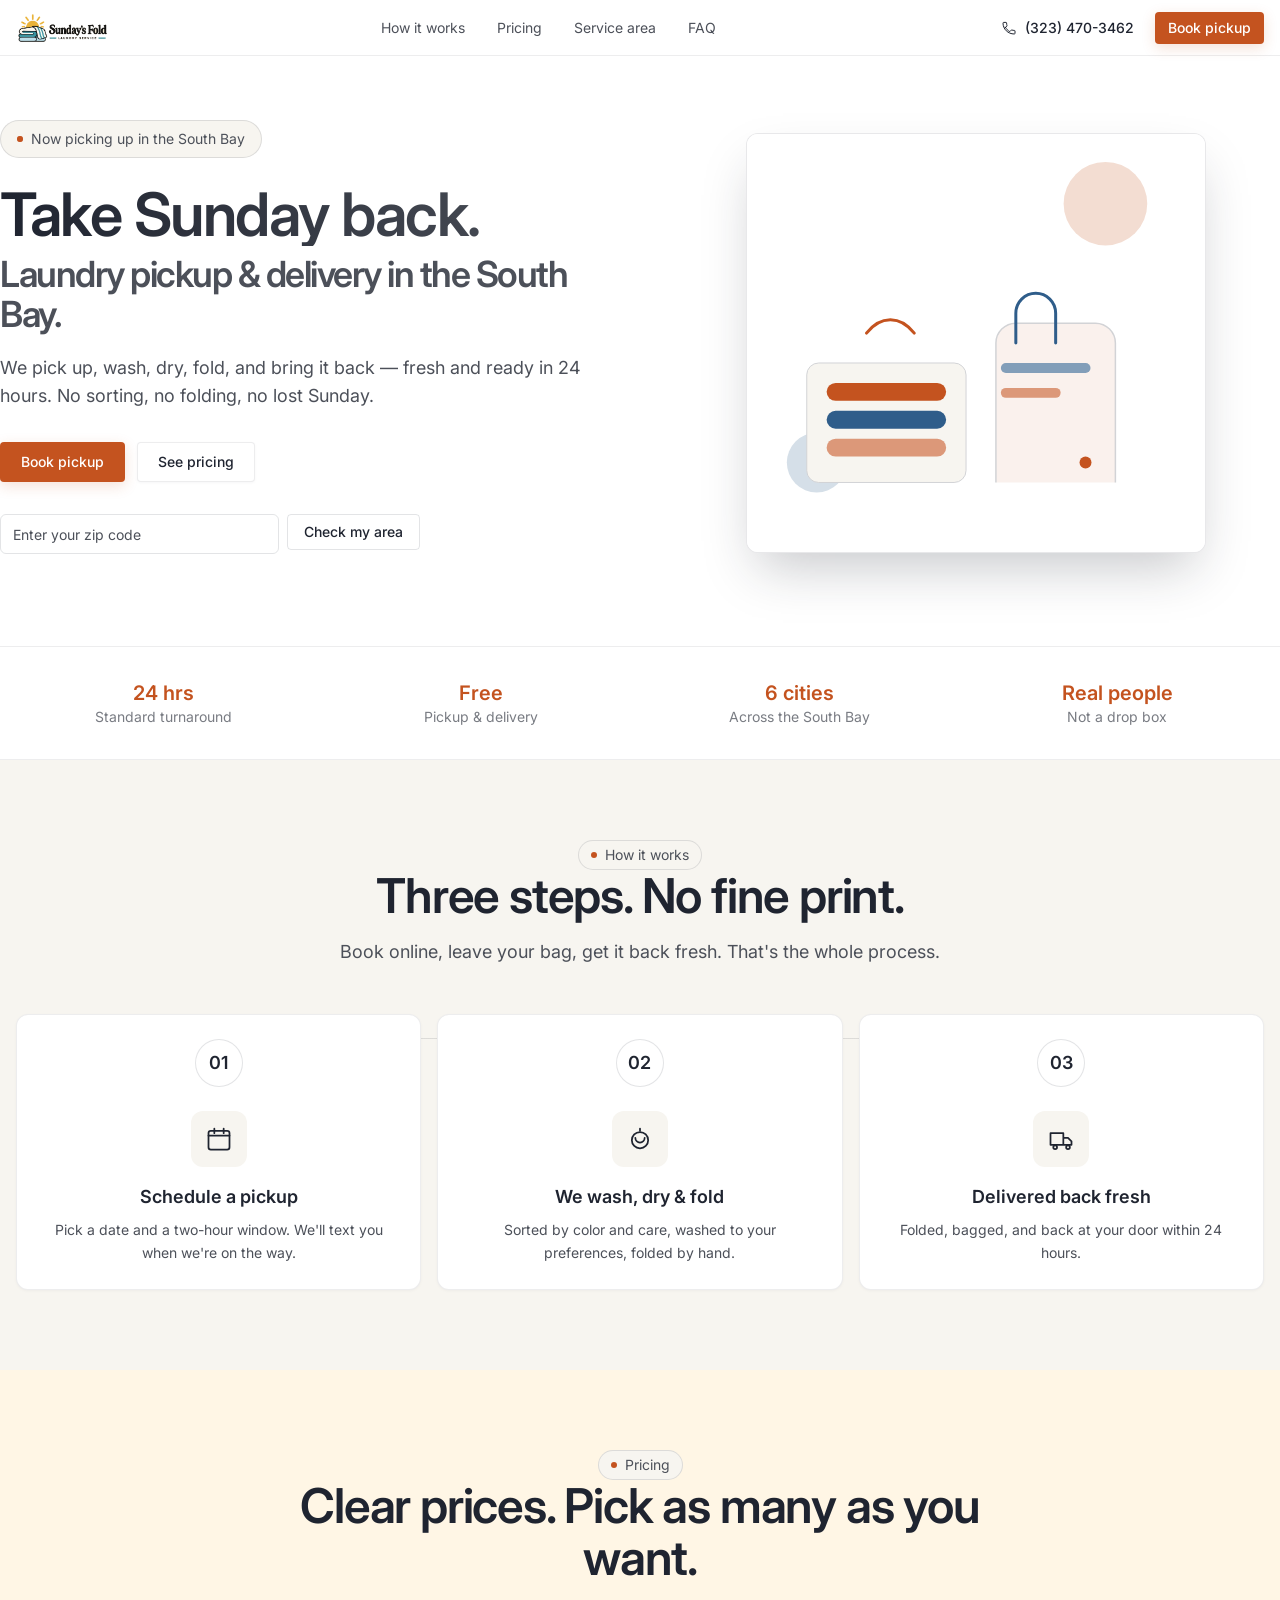
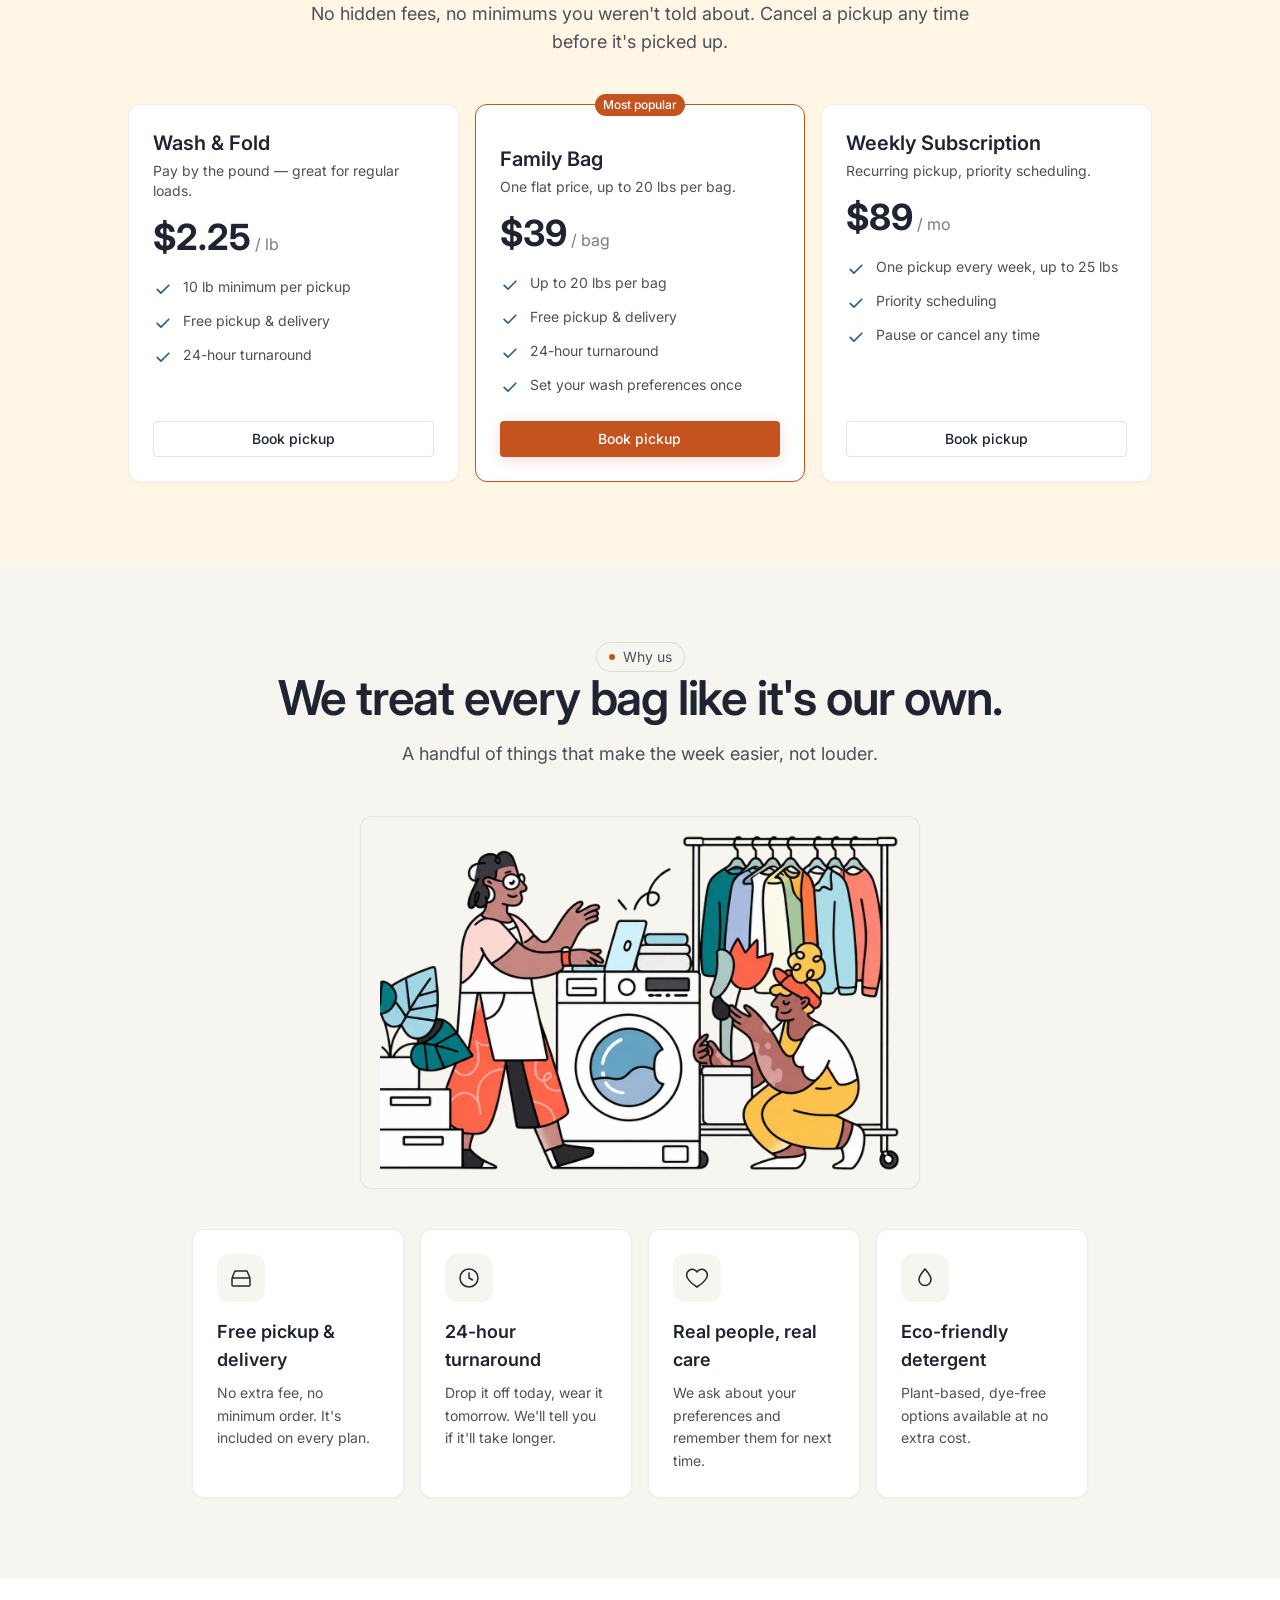
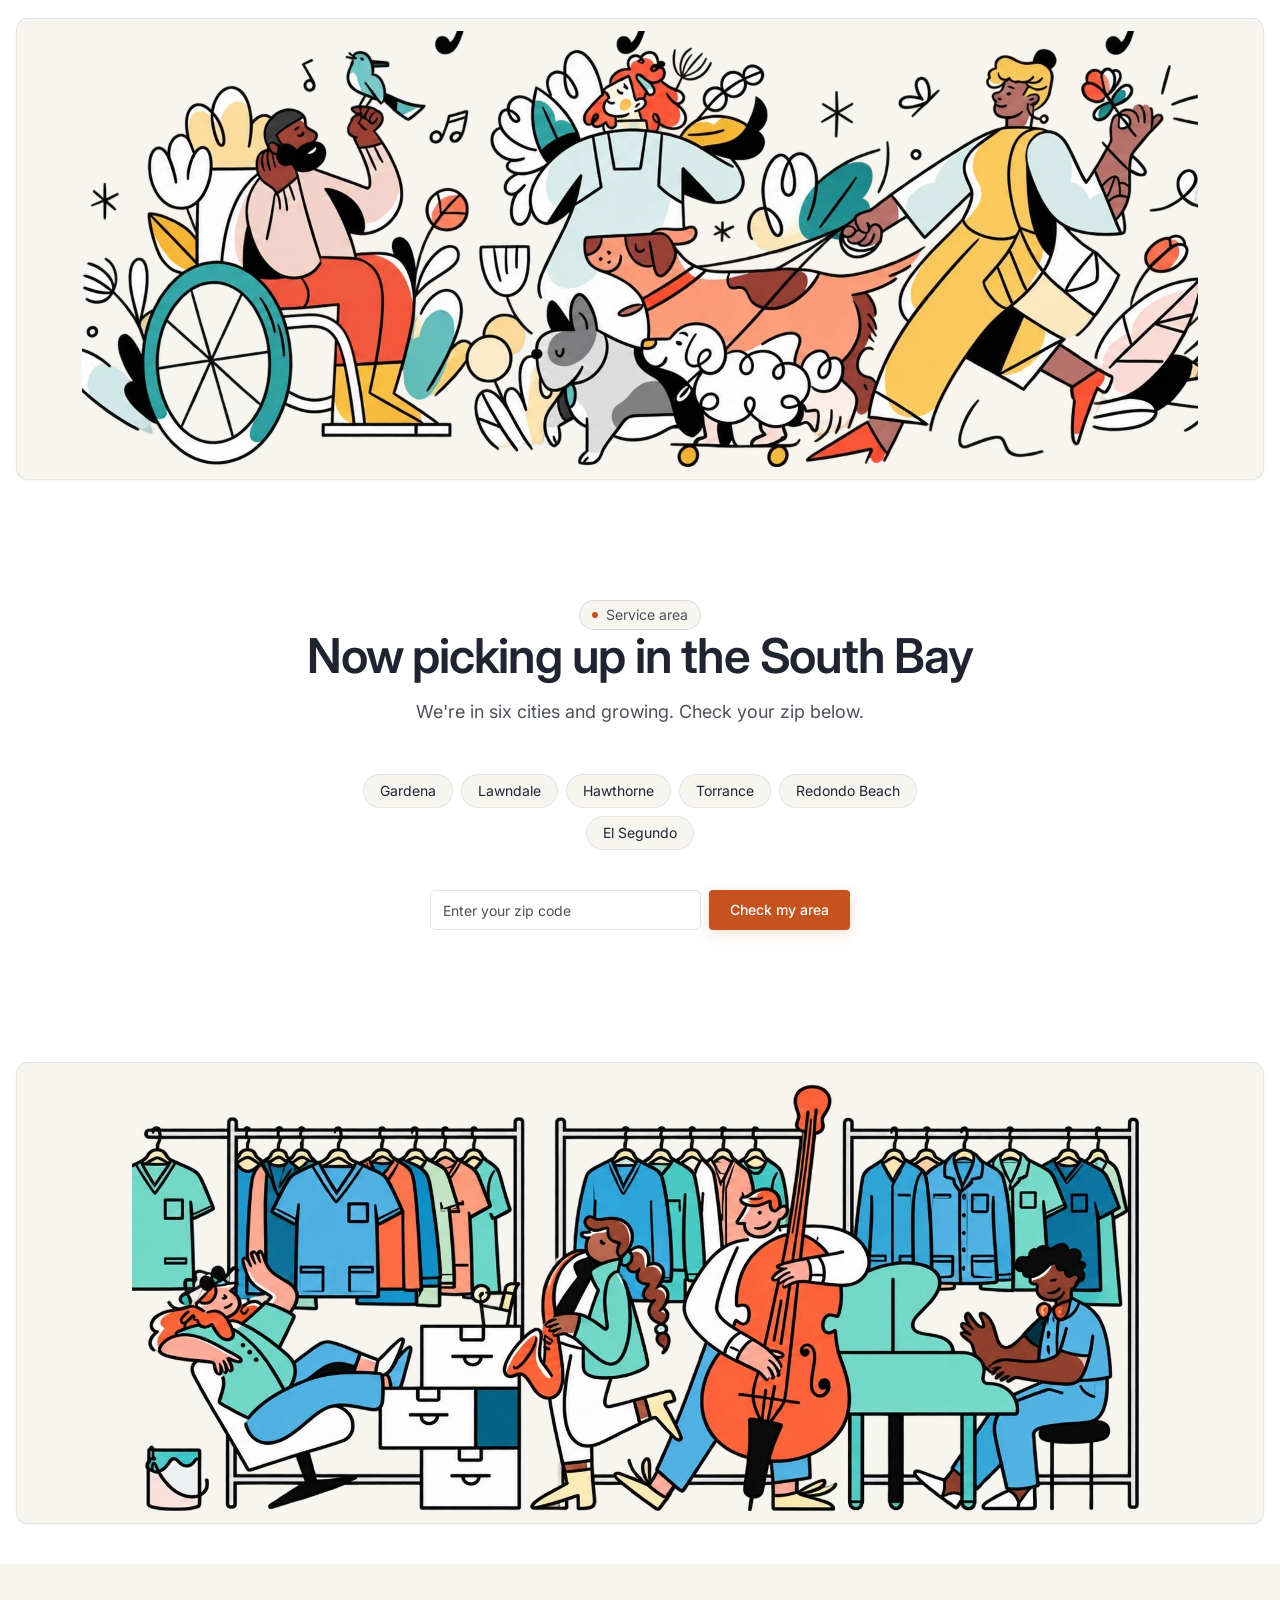
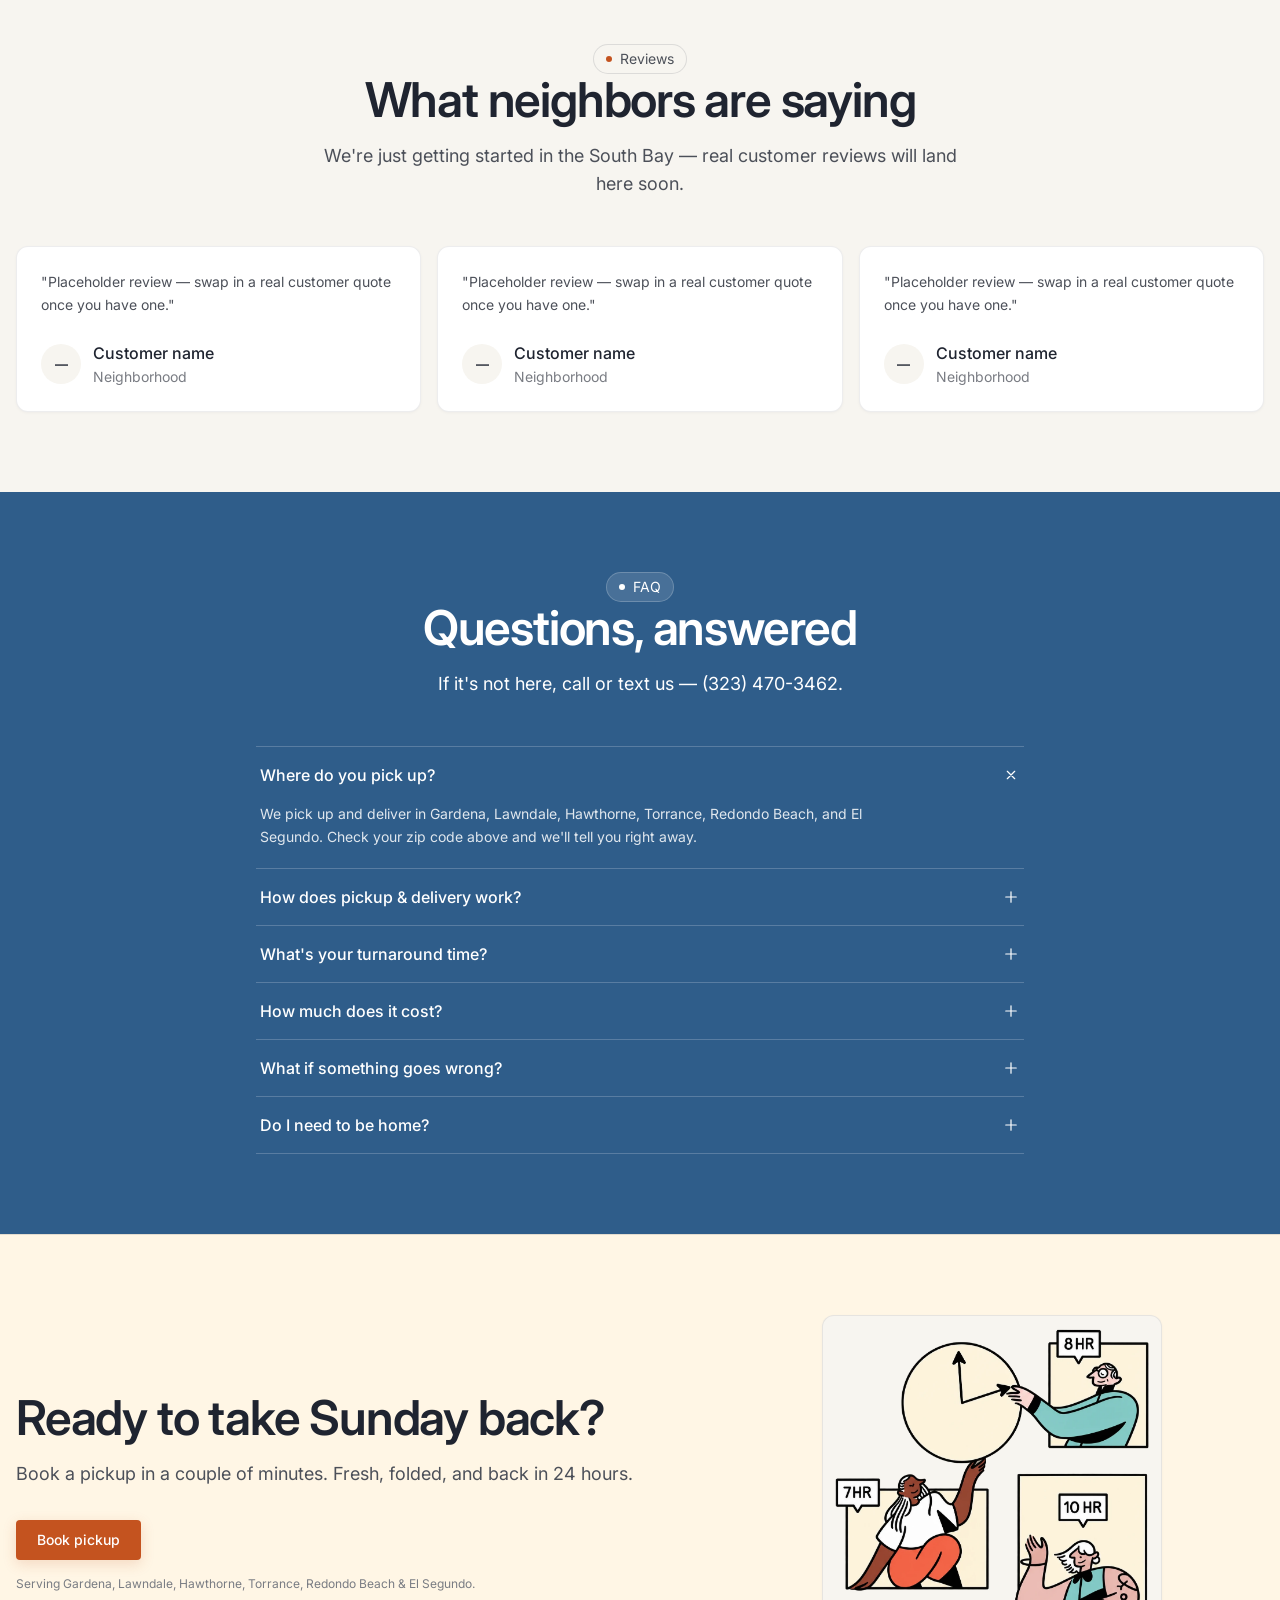
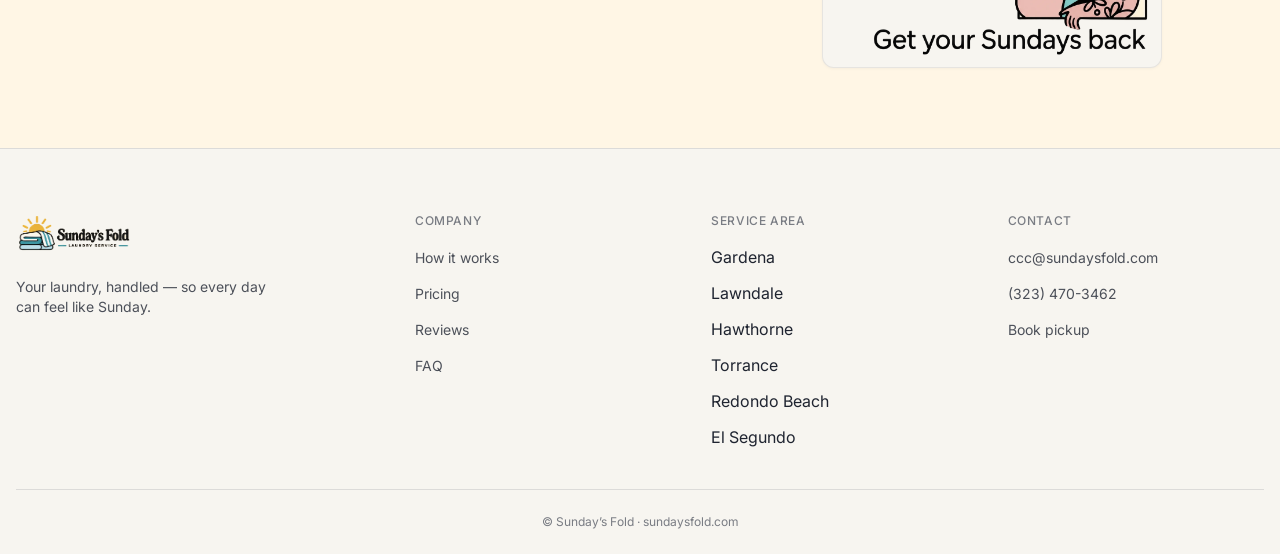
==== commit bf20dba3: "Add real logo, illustrations, and scroll motion to the site Swaps the placeholder inline SVG mark fo" ====
--- a/index.html
+++ b/index.html
@@ -5,9 +5,10 @@
 <meta name="viewport" content="width=device-width, initial-scale=1">
 <title>Home | Sunday's Fold — Laundry Pickup &amp; Delivery in the South Bay</title>
 <meta name="description" content="Laundry pickup &amp; delivery, plus wash, dry &amp; fold, in Gardena, Lawndale, Hawthorne, Torrance, Redondo Beach and El Segundo. Fresh, folded, and back in 24 hours.">
-<link rel="icon" type="image/svg+xml" href="/assets/favicon.svg">
+<link rel="icon" type="image/png" href="/assets/favicon.png">
 <link rel="stylesheet" href="/css/tokens.css">
 <link rel="stylesheet" href="/css/site.css">
+<script>document.documentElement.className += ' js';</script>
 <script type="application/ld+json">
 {
   "@context": "https://schema.org",
@@ -34,10 +35,7 @@
 <header class="nav" id="site-nav">
   <div class="nav-inner">
     <a class="logo" href="/index.html" aria-label="Sunday's Fold home">
-      <span class="logo-mark" aria-hidden="true">
-        <svg width="14" height="14" viewBox="0 0 14 14" fill="none"><path d="M2 4C2 4 3 2.2 5 2.2C7 2.2 6 4.5 6 5.5C6 6.5 7 7 9 7C11 7 12 5.3 12 5.3" stroke="#fff" stroke-width="1.6" stroke-linecap="round" fill="none"/></svg>
-      </span>
-      <span class="logo-word">Sunday&rsquo;s Fold</span>
+      <img class="logo-img" src="/assets/img/logo-horizontal.webp" alt="Sunday's Fold Laundry Service" width="619" height="214">
     </a>
     <nav class="nav-links" aria-label="Primary">
       <a href="#how-it-works">How it works</a>
@@ -133,12 +131,12 @@
   <!-- How it works -->
   <section class="section section--paper" id="how-it-works">
     <div class="container">
-      <div class="section-header">
+      <div class="section-header reveal">
         <span class="pill"><span class="dot" aria-hidden="true"></span>How it works</span>
         <h2 class="heading-2">Three steps. No fine print.</h2>
         <p class="lead">Book online, leave your bag, get it back fresh. That's the whole process.</p>
       </div>
-      <div class="grid grid--3 step-row">
+      <div class="grid grid--3 step-row reveal-stagger">
         <div class="card step-card">
           <div class="step-numeral">01</div>
           <div class="icon-tile icon-tile--lg" aria-hidden="true">
@@ -170,12 +168,12 @@
   <!-- Pricing -->
   <section class="section section--cream" id="pricing">
     <div class="container">
-      <div class="section-header">
+      <div class="section-header reveal">
         <span class="pill"><span class="dot" aria-hidden="true"></span>Pricing</span>
         <h2 class="heading-2">Clear prices. Pick as many as you want.</h2>
         <p class="lead">No hidden fees, no minimums you weren't told about. Cancel a pickup any time before it's picked up.</p>
       </div>
-      <div class="grid grid--3 pricing-grid">
+      <div class="grid grid--3 pricing-grid reveal-stagger">
         <div class="card pricing-card">
           <p class="title-lg">Wash &amp; Fold</p>
           <p class="body-sm tagline" style="color:var(--text-secondary)">Pay by the pound — great for regular loads.</p>
@@ -218,12 +216,15 @@
   <!-- Why us -->
   <section class="section section--paper" id="why-us">
     <div class="container">
-      <div class="section-header">
+      <div class="section-header reveal">
         <span class="pill"><span class="dot" aria-hidden="true"></span>Why us</span>
         <h2 class="heading-2">We treat every bag like it's our own.</h2>
         <p class="lead">A handful of things that make the week easier, not louder.</p>
       </div>
-      <div class="grid grid--4 feature-grid">
+      <div class="img-frame whyus-visual reveal">
+        <img src="/assets/img/why-us-couple.webp" alt="A person loading a washing machine while another sorts freshly washed clothes on a rolling rack" width="1254" height="836" loading="lazy">
+      </div>
+      <div class="grid grid--4 feature-grid reveal-stagger">
         <div class="card feature-card">
           <div class="icon-tile" aria-hidden="true">
             <svg width="24" height="24" viewBox="0 0 24 24" fill="none"><path d="M3 12l3-7h12l3 7M3 12v7a1 1 0 0 0 1 1h16a1 1 0 0 0 1-1v-7M3 12h18" stroke="currentColor" stroke-width="1.5" stroke-linejoin="round"/></svg>
@@ -256,10 +257,16 @@
     </div>
   </section>
 
+  <div class="divider-banner-wrap">
+    <div class="img-frame divider-banner reveal">
+      <img src="/assets/img/community-banner.webp" alt="Neighbors and their dogs out enjoying the day together in the South Bay" width="1674" height="654" loading="lazy">
+    </div>
+  </div>
+
   <!-- Service area -->
   <section class="section" id="service-area">
     <div class="container">
-      <div class="section-header">
+      <div class="section-header reveal">
         <span class="pill"><span class="dot" aria-hidden="true"></span>Service area</span>
         <h2 class="heading-2">Now picking up in the South Bay</h2>
         <p class="lead">We're in six cities and growing. Check your zip below.</p>
@@ -289,15 +296,21 @@
     </div>
   </section>
 
+  <div class="divider-banner-wrap section--paper">
+    <div class="img-frame divider-banner reveal">
+      <img src="/assets/img/workwear-banner.webp" alt="People getting ready for their day in fresh clothes, playing music together by a clothing rack" width="1673" height="718" loading="lazy">
+    </div>
+  </div>
+
   <!-- Reviews -->
   <section class="section section--paper" id="reviews">
     <div class="container">
-      <div class="section-header">
+      <div class="section-header reveal">
         <span class="pill"><span class="dot" aria-hidden="true"></span>Reviews</span>
         <h2 class="heading-2">What neighbors are saying</h2>
         <p class="lead">We're just getting started in the South Bay — real customer reviews will land here soon.</p>
       </div>
-      <div class="grid grid--3 review-grid">
+      <div class="grid grid--3 review-grid reveal-stagger">
         <div class="card review-card">
           <p class="body review-quote">"Placeholder review — swap in a real customer quote once you have one."</p>
           <div class="review-person">
@@ -335,7 +348,7 @@
   <!-- FAQ -->
   <section class="section section--blue" id="faq">
     <div class="container">
-      <div class="section-header">
+      <div class="section-header reveal">
         <span class="pill"><span class="dot" aria-hidden="true"></span>FAQ</span>
         <h2 class="heading-2">Questions, answered</h2>
         <p class="lead">If it's not here, call or text us — (323) 470-3462.</p>
@@ -401,11 +414,16 @@
 
   <!-- CTA band -->
   <section class="section section--cream section--ruled cta-band">
-    <div class="container">
-      <h2 class="heading-2">Ready to take Sunday back?</h2>
-      <p class="lead" style="margin-left:auto;margin-right:auto">Book a pickup in a couple of minutes. Fresh, folded, and back in 24 hours.</p>
-      <a class="btn btn-primary" href="/contact.html#book">Book pickup</a>
-      <p class="caption">Serving Gardena, Lawndale, Hawthorne, Torrance, Redondo Beach &amp; El Segundo.</p>
+    <div class="container cta-band-grid">
+      <div class="cta-band-copy reveal">
+        <h2 class="heading-2">Ready to take Sunday back?</h2>
+        <p class="lead">Book a pickup in a couple of minutes. Fresh, folded, and back in 24 hours.</p>
+        <a class="btn btn-primary" href="/contact.html#book">Book pickup</a>
+        <p class="caption">Serving Gardena, Lawndale, Hawthorne, Torrance, Redondo Beach &amp; El Segundo.</p>
+      </div>
+      <div class="img-frame cta-visual reveal">
+        <img src="/assets/img/sundays-back-panels.webp" alt="Illustrated panels of people commenting on how many hours their laundry pile takes, captioned Get your Sundays back" width="1111" height="1154" loading="lazy">
+      </div>
     </div>
   </section>
 
@@ -415,10 +433,7 @@
   <div class="container footer-grid">
     <div class="footer-brand">
       <a class="logo" href="/index.html" aria-label="Sunday's Fold home">
-        <span class="logo-mark" aria-hidden="true">
-          <svg width="14" height="14" viewBox="0 0 14 14" fill="none"><path d="M2 4C2 4 3 2.2 5 2.2C7 2.2 6 4.5 6 5.5C6 6.5 7 7 9 7C11 7 12 5.3 12 5.3" stroke="#fff" stroke-width="1.6" stroke-linecap="round" fill="none"/></svg>
-        </span>
-        <span class="logo-word">Sunday&rsquo;s Fold</span>
+        <img class="footer-logo-img" src="/assets/img/logo-horizontal.webp" alt="Sunday's Fold Laundry Service" width="619" height="214">
       </a>
       <p class="body-sm footer-tagline" style="color:var(--text-secondary)">Your laundry, handled — so every day can feel like Sunday.</p>
     </div>
--- a/css/site.css
+++ b/css/site.css
@@ -28,6 +28,10 @@
 .logo--on-blue .logo-mark { background: #fff; }
 .logo--on-blue .logo-mark svg path { stroke: var(--color-secondary); }
 .logo--on-blue .logo-word { color: #fff; }
+
+/* Uploaded logo lockup — real aspect ratio preserved, height-constrained only */
+.logo-img { height: 32px; width: auto; display: block; }
+.footer-logo-img { height: 40px; width: auto; display: block; }
 
 /* ---------- Nav ---------- */
 .nav-inner { width: 100%; max-width: var(--container-max); margin: 0 auto; display: flex; align-items: center; justify-content: space-between; }
@@ -186,6 +190,13 @@
 .cta-band .heading-2 { margin-bottom: 16px; }
 .cta-band .lead { margin: 0 auto 32px; }
 .cta-band .caption { margin-top: 16px; }
+.cta-band-grid { display: grid; gap: 40px; align-items: center; grid-template-columns: 1fr; }
+.cta-band-grid .cta-band-copy { text-align: center; }
+@media (min-width: 900px) {
+  .cta-band-grid { grid-template-columns: 1.1fr 0.9fr; text-align: left; }
+  .cta-band-grid .cta-band-copy { text-align: left; }
+  .cta-band-grid .lead { margin: 0 0 32px; }
+}
 
 /* ---------- Footer ---------- */
 .footer { background: var(--bg-paper); border-top: 1px solid var(--hairline); padding: 64px 16px 24px; }
@@ -226,6 +237,27 @@
 .form-status { margin-top: 12px; font-size: 14px; }
 .form-status[data-state="ok"] { color: var(--color-secondary); }
 
+/* ---------- Photography frames (Imagery spec: 12px radius, hairline-soft border) ---------- */
+.img-frame {
+  border-radius: var(--radius-md);
+  border: 1px solid var(--hairline-soft);
+  overflow: hidden;
+  background: var(--bg-paper);
+  box-shadow: var(--shadow-card);
+}
+.img-frame img { width: 100%; height: 100%; object-fit: contain; display: block; }
+
+.whyus-visual { max-width: 560px; margin: 0 auto 40px; aspect-ratio: 1254 / 836; display: flex; align-items: center; justify-content: center; }
+.whyus-visual img { padding: 12px; box-sizing: border-box; }
+
+.divider-banner-wrap { padding: 40px 16px; background: var(--color-white); }
+.divider-banner { max-width: var(--container-max); margin: 0 auto; aspect-ratio: 1674 / 620; display: flex; align-items: center; justify-content: center; }
+.divider-banner img { padding: 12px; box-sizing: border-box; }
+@media (max-width: 767px) { .divider-banner { aspect-ratio: 4 / 5; } }
+
+.cta-visual { aspect-ratio: 1111 / 1154; max-width: 340px; margin: 0 auto; display: flex; align-items: center; justify-content: center; }
+.cta-visual img { padding: 8px; box-sizing: border-box; }
+
 /* ---------- Page hero (non-home) ---------- */
 .page-hero { text-align: center; padding-bottom: 48px; }
 .page-hero .eyebrow { margin-bottom: 16px; }
@@ -236,3 +268,66 @@
   .field-row { grid-template-columns: 1fr; }
   .hero { padding-top: 40px; }
 }
+
+/* ---------- Motion: hover polish ---------- */
+.nav-links a { transition: color 0.2s ease; }
+.city-chip { transition: background 0.2s ease, border-color 0.2s ease; }
+.footer-col a:hover, .contact-info-item a:hover { transition: color 0.2s ease; }
+
+.card {
+  transition: transform 0.25s ease, box-shadow 0.25s ease, border-color 0.25s ease;
+}
+.step-card, .feature-card, .review-card, .pricing-card {
+  transition: transform 0.25s ease, box-shadow 0.25s ease;
+}
+.step-card:hover, .feature-card:hover, .review-card:hover, .pricing-card:not(.card--featured):hover {
+  transform: translateY(-4px);
+  box-shadow: 0 8px 20px rgba(31, 36, 48, 0.08);
+}
+.card--featured:hover { box-shadow: 0 12px 24px rgba(196, 83, 31, 0.16); }
+
+.btn { transition: background 0.2s ease, border-color 0.2s ease, transform 0.2s ease, box-shadow 0.2s ease; }
+.btn-primary:hover, .btn-secondary:hover, .btn-outline:hover { transform: translateY(-1px); }
+.btn-primary:hover { box-shadow: 0 6px 18px rgba(196, 83, 31, 0.24); }
+.btn-primary:active, .btn-secondary:active, .btn-outline:active { transform: translateY(0); }
+
+.accordion-trigger { transition: opacity 0.2s ease; }
+.accordion-trigger:hover { opacity: 0.85; }
+
+/* ---------- Motion: scroll reveal ---------- */
+/* Sections and cards fade up gently as they enter the viewport. The hidden
+   starting state only applies once the page's own script has confirmed it
+   can run (the .js class, set synchronously at the top of <body> before
+   first paint) -- so a page with JS disabled or blocked never hides its
+   content waiting on a script that will never fire. JS then toggles
+   .is-visible via IntersectionObserver as each element scrolls into view. */
+.js .reveal {
+  opacity: 0;
+  transform: translateY(16px);
+  transition: opacity 0.6s ease, transform 0.6s ease;
+}
+.js .reveal.is-visible { opacity: 1; transform: none; }
+
+.js .reveal-stagger > * {
+  opacity: 0;
+  transform: translateY(16px);
+  transition: opacity 0.5s ease, transform 0.5s ease;
+}
+.js .reveal-stagger.is-visible > * { opacity: 1; transform: none; }
+.js .reveal-stagger.is-visible > *:nth-child(1) { transition-delay: 0.05s; }
+.js .reveal-stagger.is-visible > *:nth-child(2) { transition-delay: 0.12s; }
+.js .reveal-stagger.is-visible > *:nth-child(3) { transition-delay: 0.19s; }
+.js .reveal-stagger.is-visible > *:nth-child(4) { transition-delay: 0.26s; }
+
+@media (prefers-reduced-motion: reduce) {
+  .js .reveal, .js .reveal-stagger > *,
+  .card, .step-card, .feature-card, .review-card, .pricing-card,
+  .btn, .accordion-trigger, .nav-links a, .city-chip {
+    transition: none !important;
+  }
+  .js .reveal, .js .reveal-stagger > * { opacity: 1; transform: none; }
+  .step-card:hover, .feature-card:hover, .review-card:hover,
+  .pricing-card:hover, .btn-primary:hover, .btn-secondary:hover, .btn-outline:hover {
+    transform: none;
+  }
+}
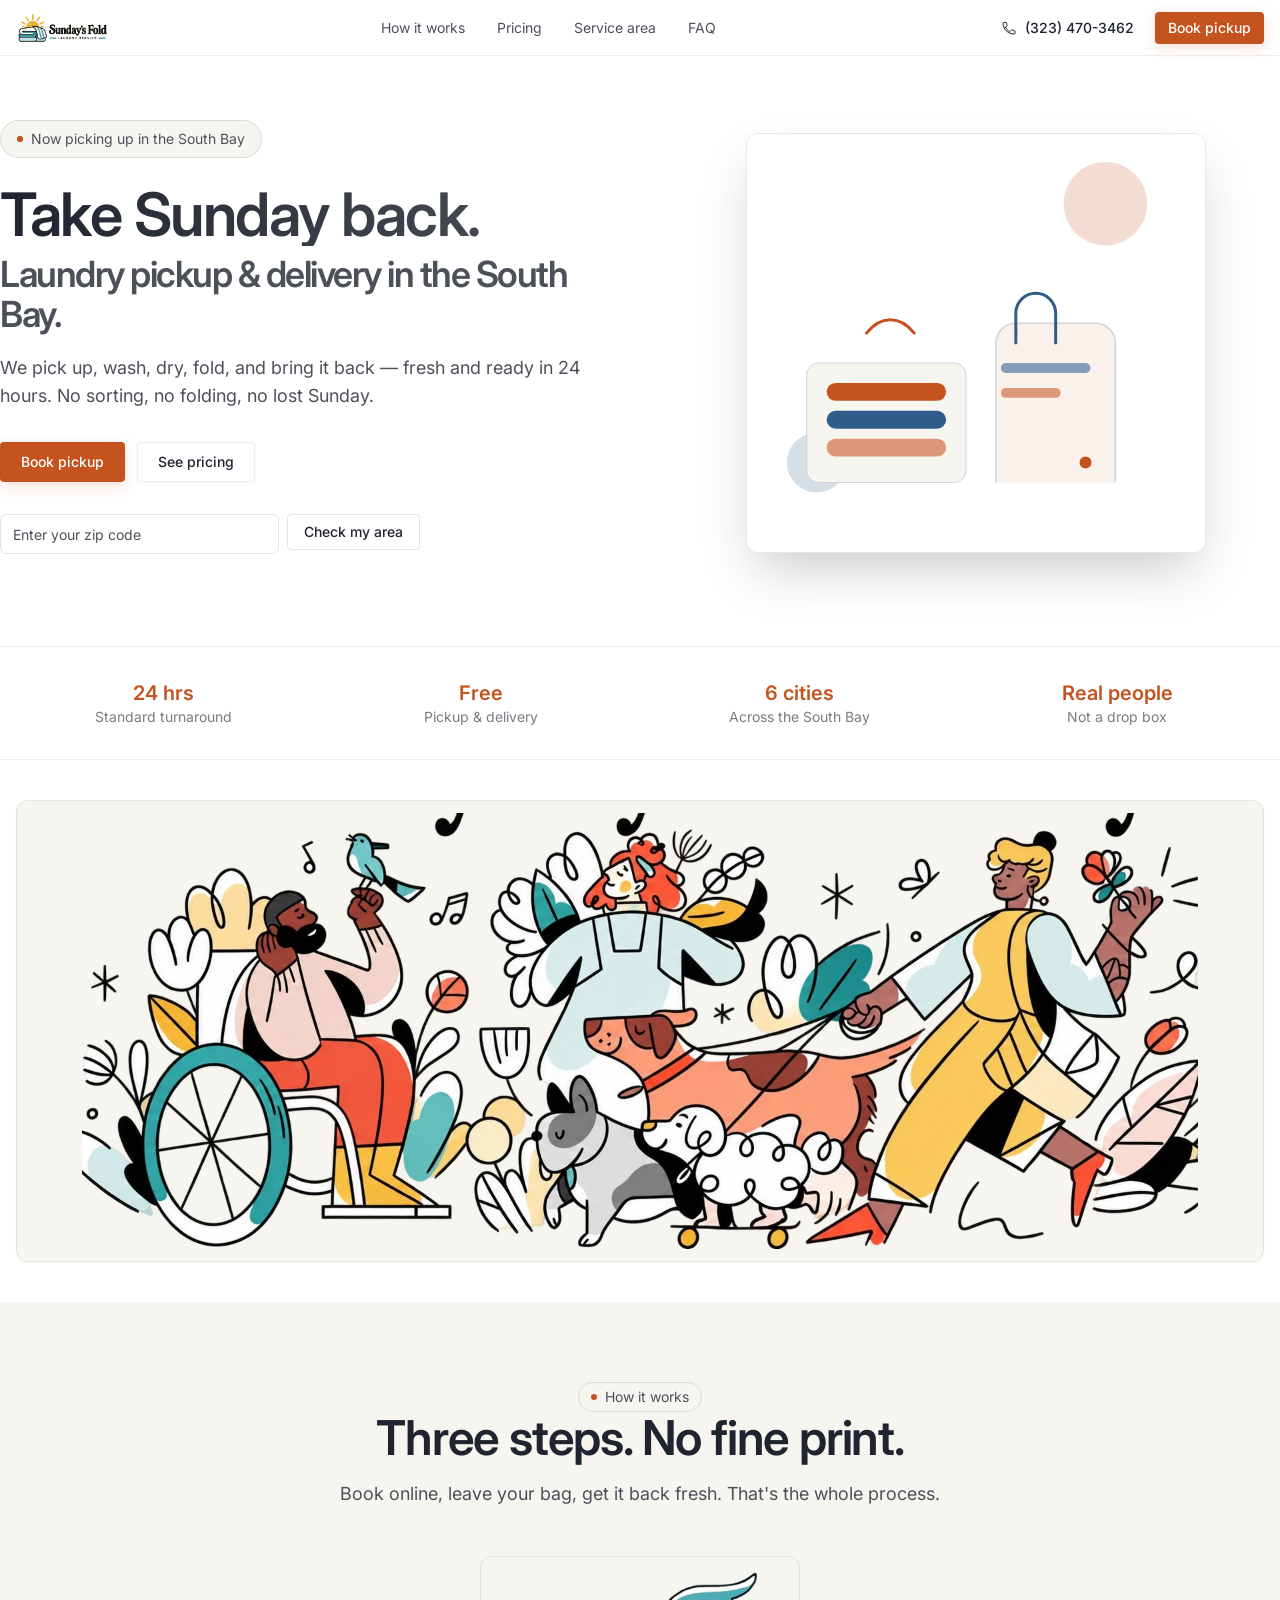
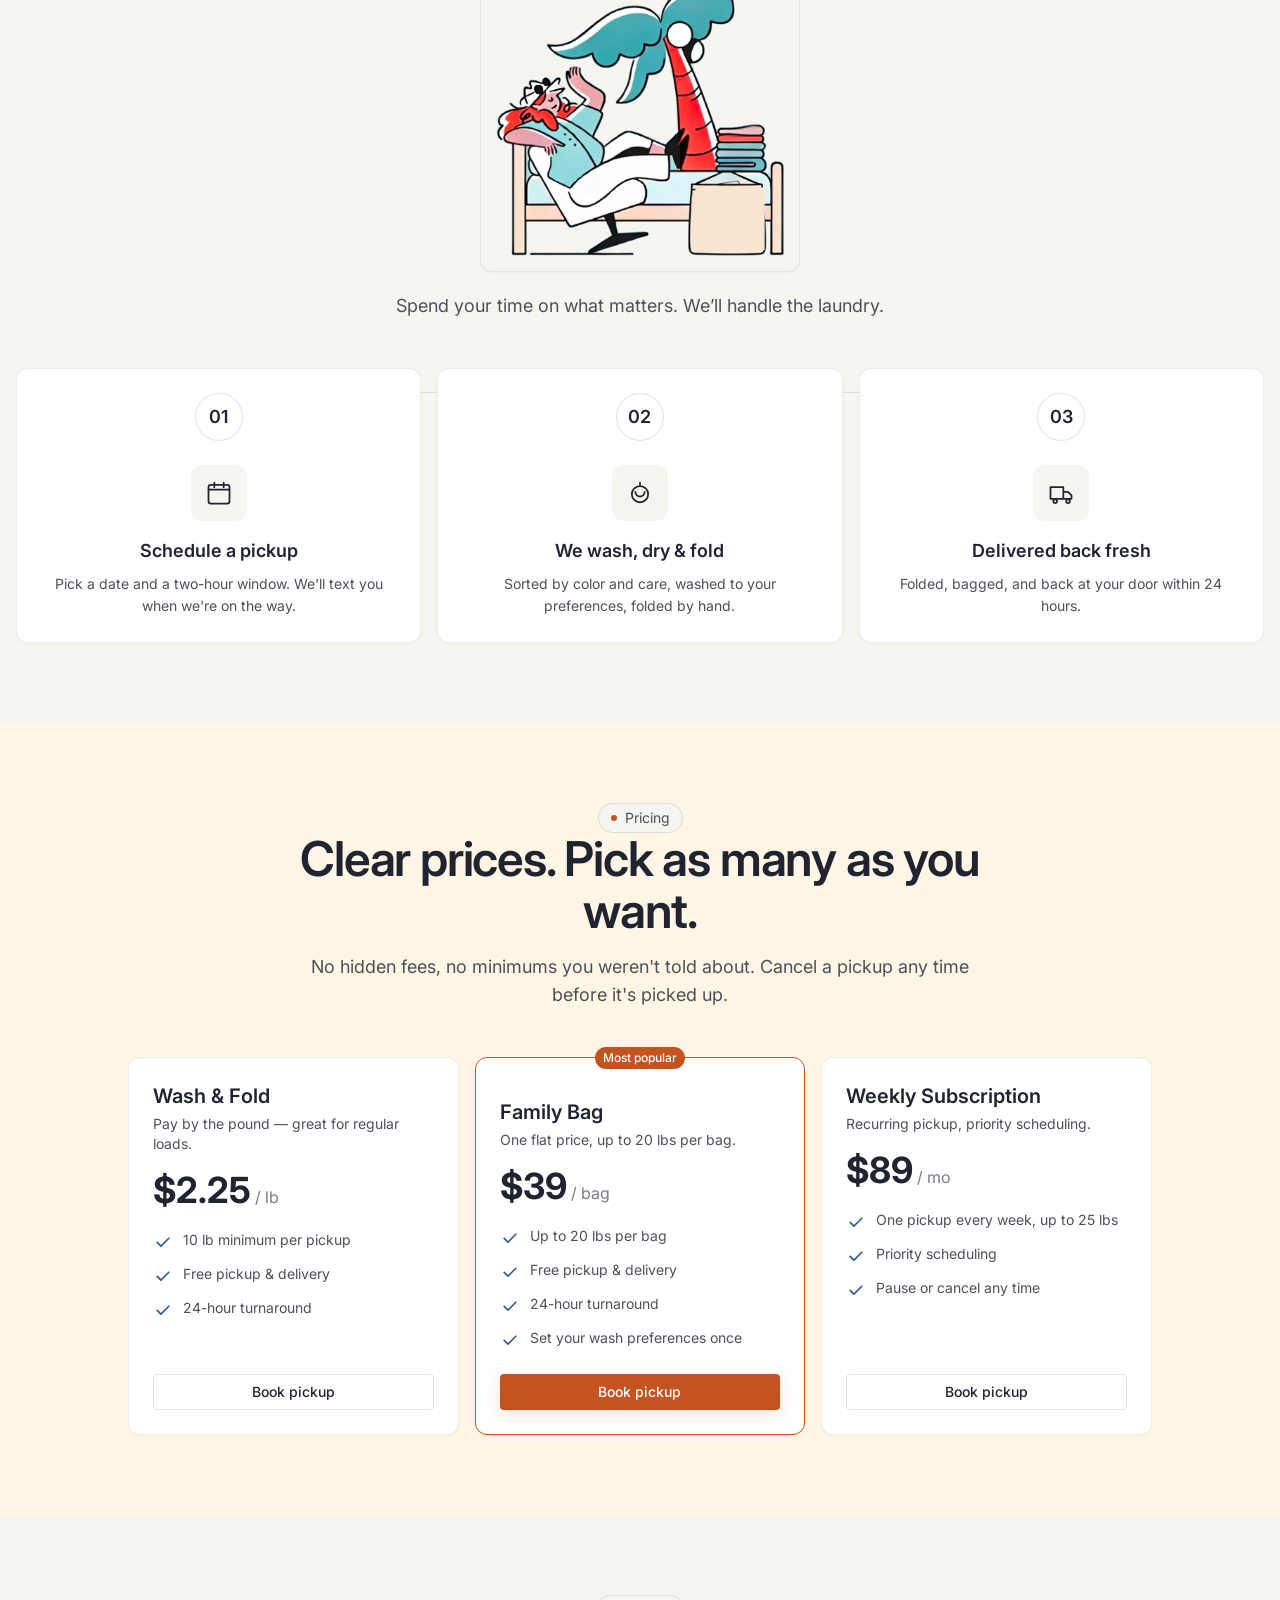
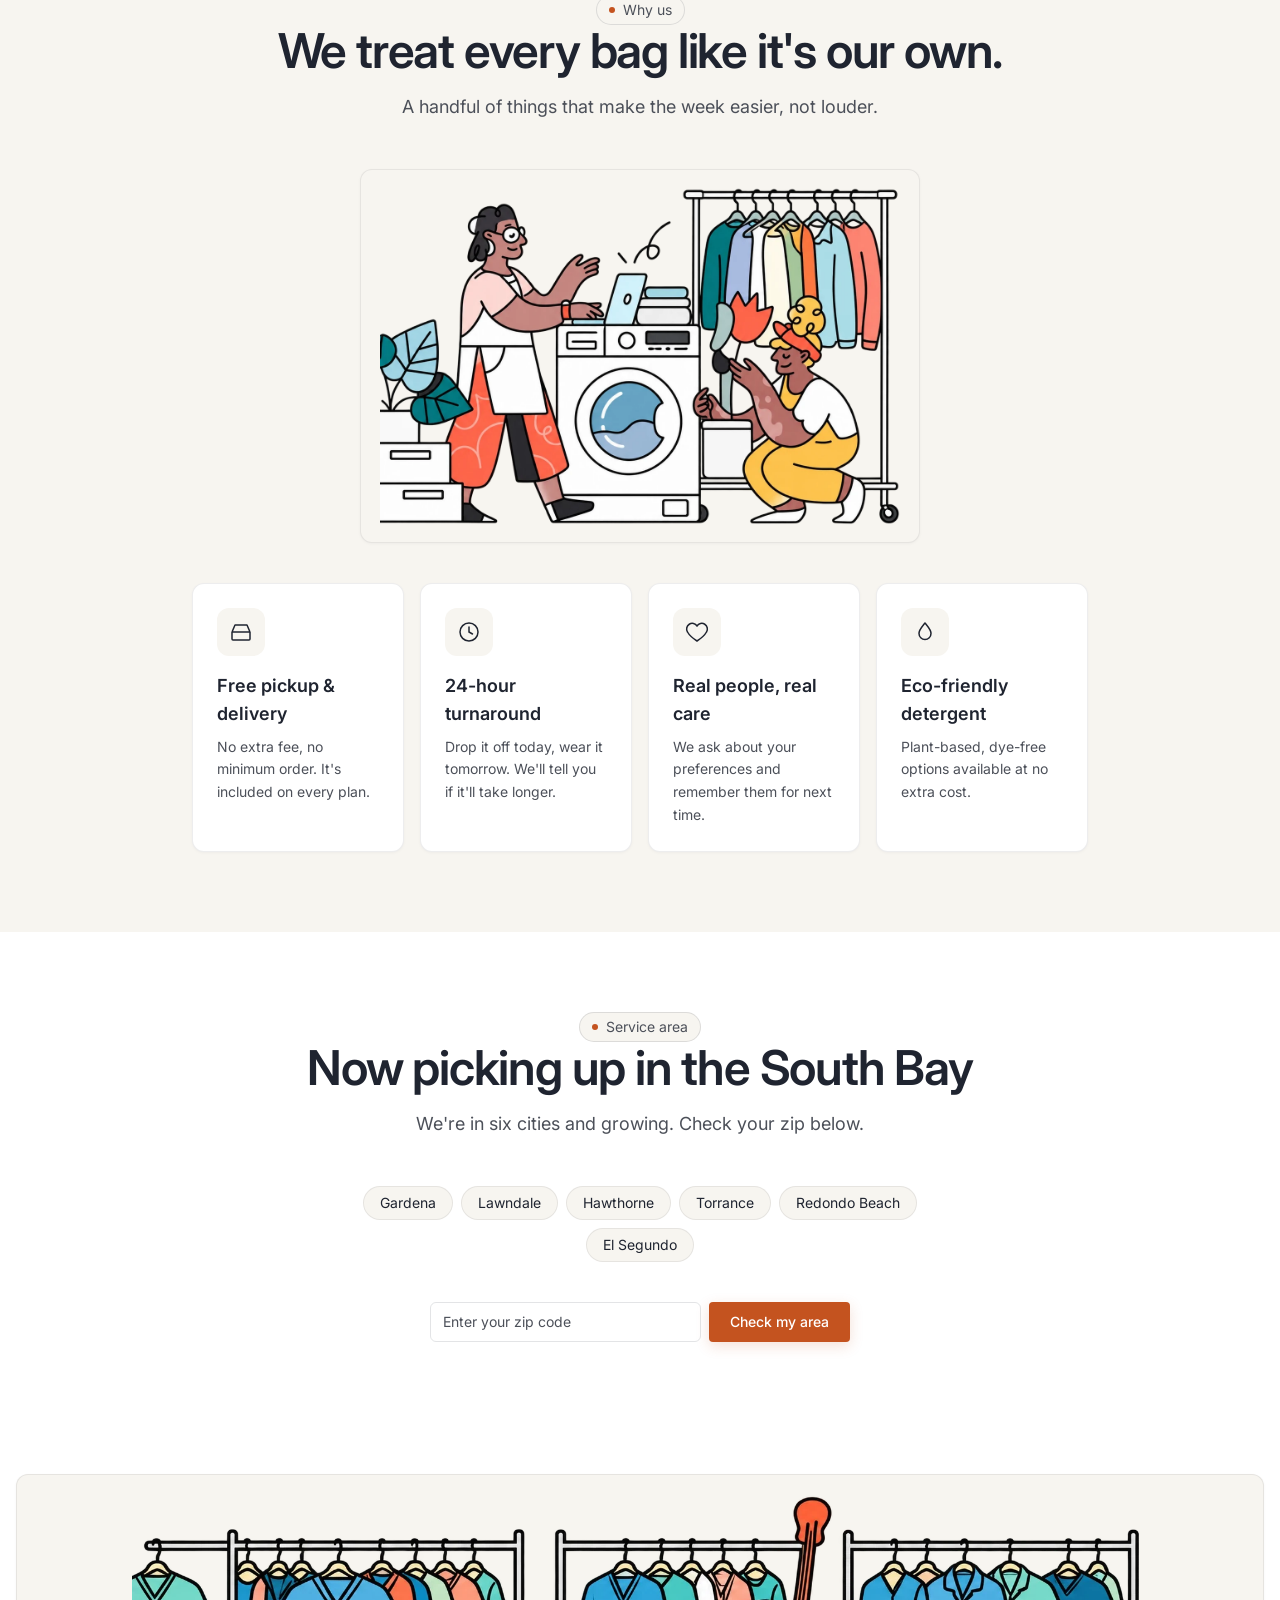
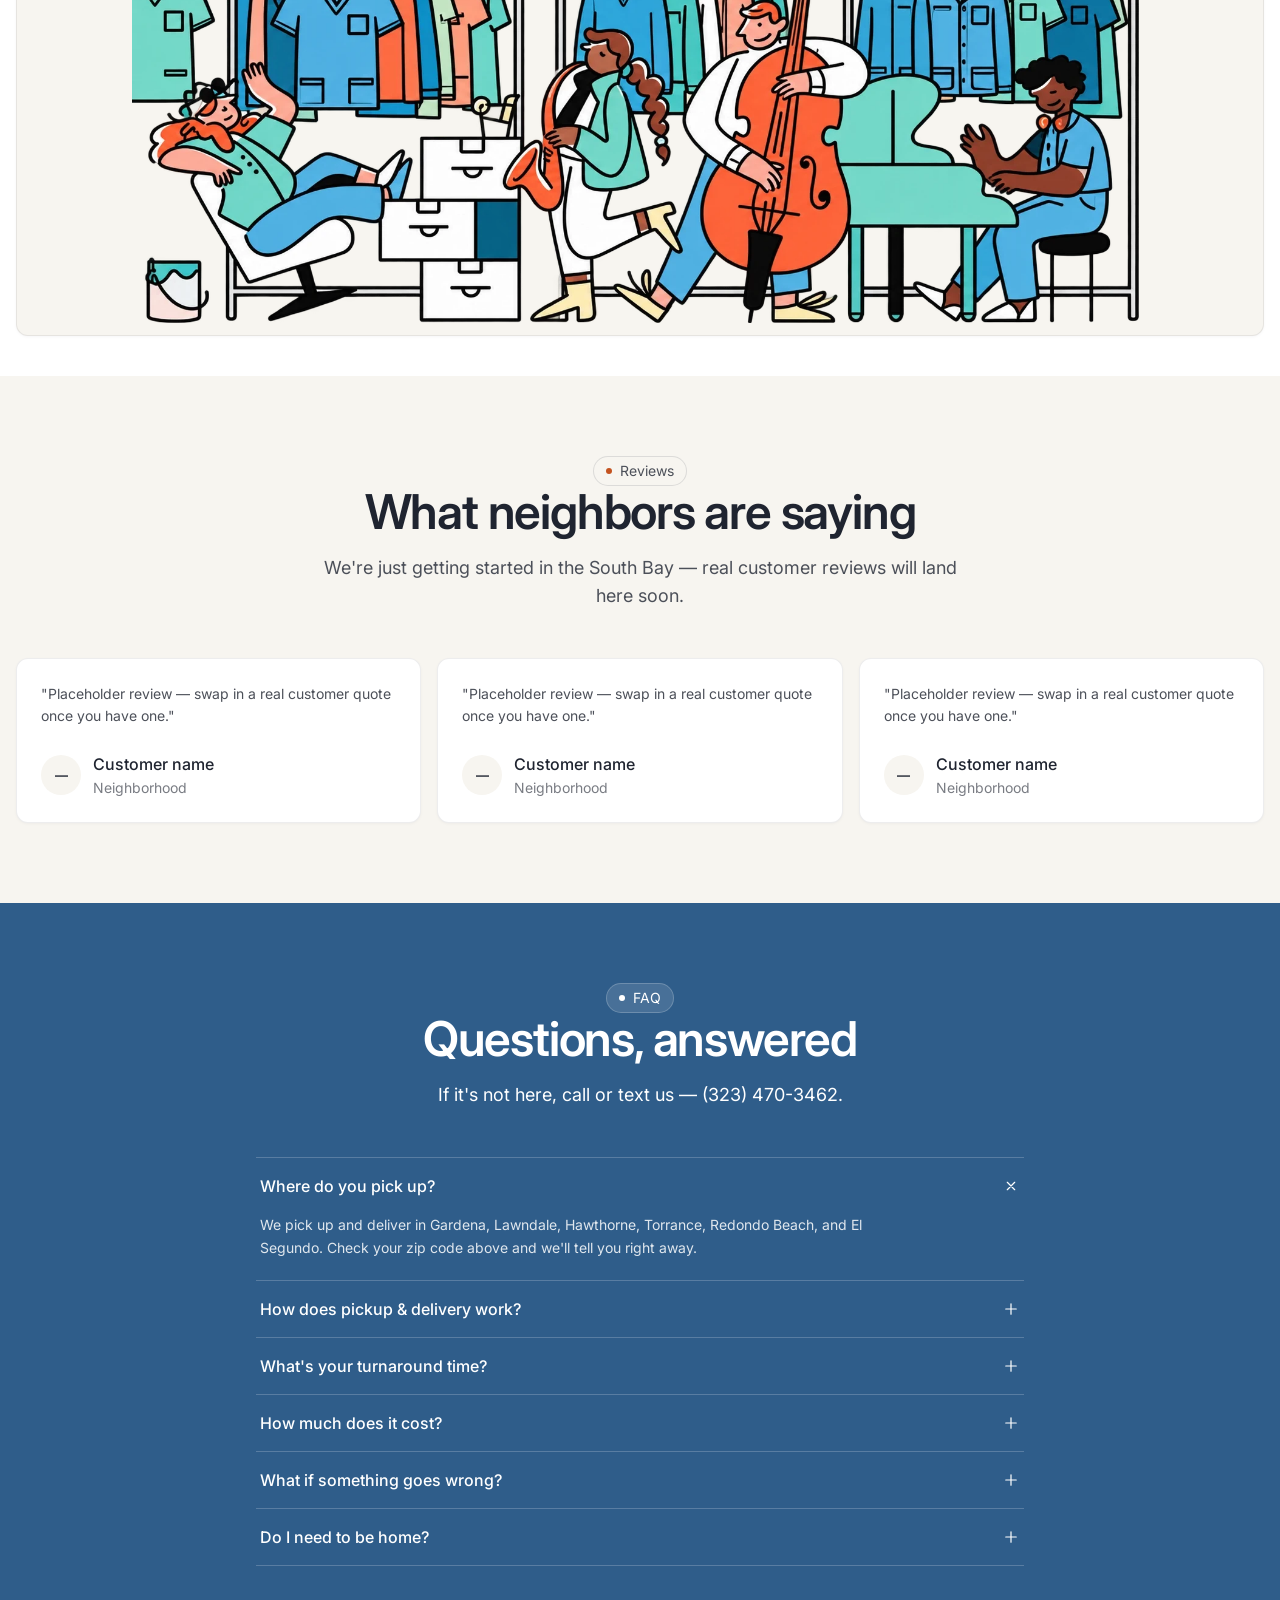
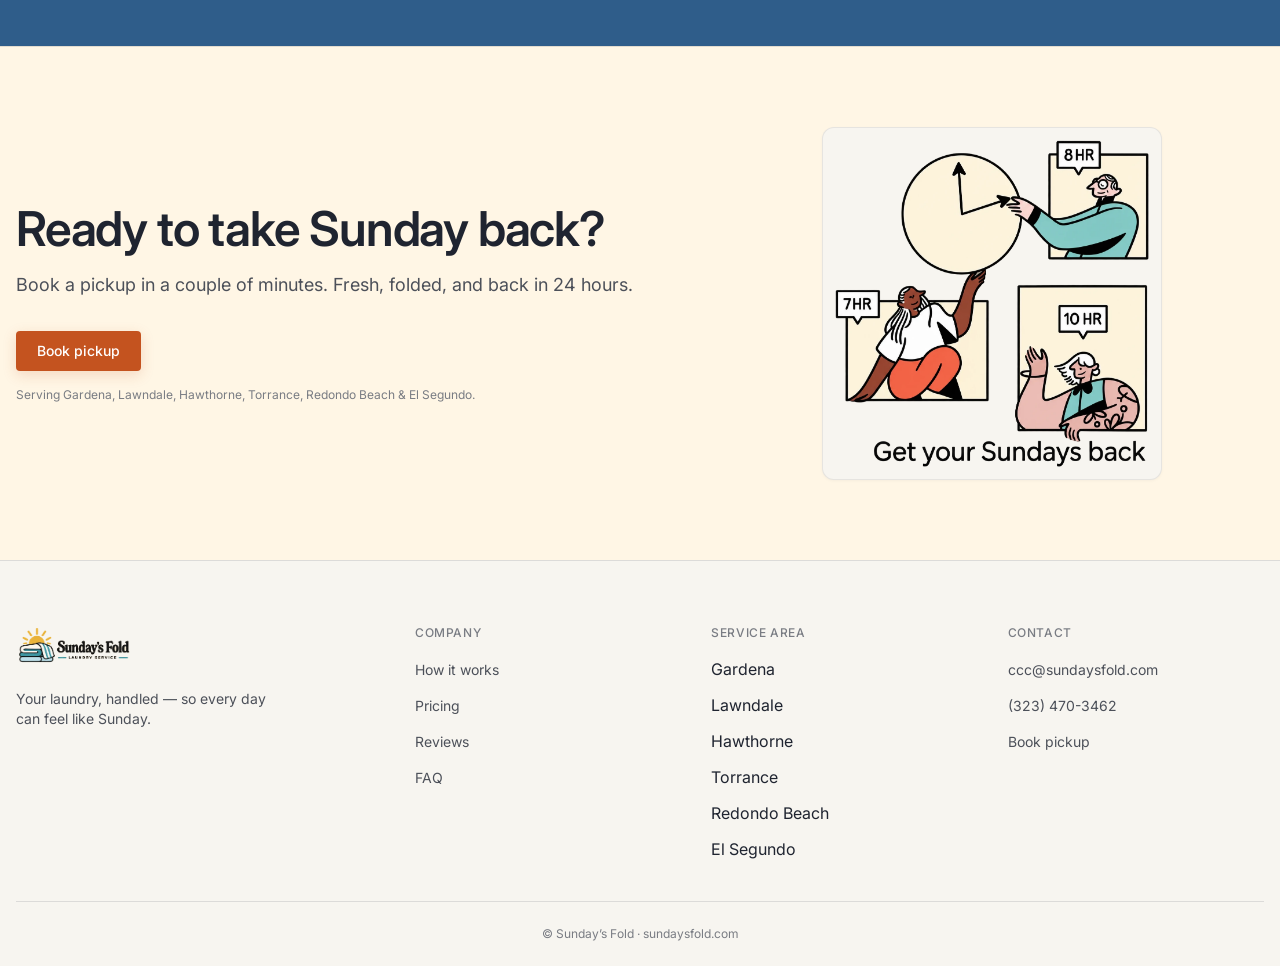
==== commit a902d17f: "Polish customer journey: scroll motion, mobile drawer, accordion, booking confirmation - Add nav scr" ====
--- a/index.html
+++ b/index.html
@@ -58,7 +58,13 @@
     </div>
   </div>
 </header>
-<div class="mobile-menu" id="mobile-menu" hidden>
+<div class="mobile-menu" id="mobile-menu" aria-hidden="true">
+  <div class="mobile-menu-header">
+    <span class="mobile-menu-title">Menu</span>
+    <button class="icon-btn" id="mobile-menu-close" aria-label="Close menu">
+      <svg width="18" height="18" viewBox="0 0 24 24" fill="none" aria-hidden="true"><path d="M6 6l12 12M18 6L6 18" stroke="currentColor" stroke-width="1.6" stroke-linecap="round"/></svg>
+    </button>
+  </div>
   <a href="#how-it-works">How it works</a>
   <a href="#pricing">Pricing</a>
   <a href="#service-area">Service area</a>
@@ -66,6 +72,7 @@
   <a href="/contact.html">Contact</a>
   <a href="tel:+13234703462">(323) 470-3462</a>
 </div>
+<div class="mobile-menu-backdrop" id="mobile-menu-backdrop"></div>
 
 <main id="main">
 
@@ -128,6 +135,13 @@
     </div>
   </section>
 
+  <!-- Opening value banner -->
+  <div class="divider-banner-wrap">
+    <div class="img-frame divider-banner reveal">
+      <img src="/assets/img/community-banner.webp" alt="Neighbors and their dogs out enjoying the day together in the South Bay, with the words Laundry day made easy" width="1674" height="654" loading="lazy" fetchpriority="high">
+    </div>
+  </div>
+
   <!-- How it works -->
   <section class="section section--paper" id="how-it-works">
     <div class="container">
@@ -136,6 +150,10 @@
         <h2 class="heading-2">Three steps. No fine print.</h2>
         <p class="lead">Book online, leave your bag, get it back fresh. That's the whole process.</p>
       </div>
+      <div class="img-frame howitworks-visual reveal">
+        <img src="/assets/img/laundry-bag.webp" alt="A person relaxing on a bench with feet up next to a stack of folded laundry and a laundry bag" width="848" height="836" loading="lazy">
+      </div>
+      <p class="lead howitworks-caption reveal-slide">Spend your time on what matters. We&rsquo;ll handle the laundry.</p>
       <div class="grid grid--3 step-row reveal-stagger">
         <div class="card step-card">
           <div class="step-numeral">01</div>
@@ -256,12 +274,6 @@
       </div>
     </div>
   </section>
-
-  <div class="divider-banner-wrap">
-    <div class="img-frame divider-banner reveal">
-      <img src="/assets/img/community-banner.webp" alt="Neighbors and their dogs out enjoying the day together in the South Bay" width="1674" height="654" loading="lazy">
-    </div>
-  </div>
 
   <!-- Service area -->
   <section class="section" id="service-area">
@@ -360,7 +372,7 @@
             <svg class="accordion-icon" width="18" height="18" viewBox="0 0 24 24" fill="none" aria-hidden="true"><path d="M12 5v14M5 12h14" stroke="currentColor" stroke-width="1.6" stroke-linecap="round"/></svg>
           </button>
           <div class="accordion-panel" id="faq-1" data-open="true">
-            <p>We pick up and deliver in Gardena, Lawndale, Hawthorne, Torrance, Redondo Beach, and El Segundo. Check your zip code above and we'll tell you right away.</p>
+            <div class="accordion-panel-inner"><p>We pick up and deliver in Gardena, Lawndale, Hawthorne, Torrance, Redondo Beach, and El Segundo. Check your zip code above and we'll tell you right away.</p></div>
           </div>
         </div>
         <div class="accordion-item">
@@ -369,7 +381,7 @@
             <svg class="accordion-icon" width="18" height="18" viewBox="0 0 24 24" fill="none" aria-hidden="true"><path d="M12 5v14M5 12h14" stroke="currentColor" stroke-width="1.6" stroke-linecap="round"/></svg>
           </button>
           <div class="accordion-panel" id="faq-2" data-open="false">
-            <p>Book a pickup window online. Leave your bag by the door — you don't need to be home. We text you when it's picked up and again when it's on its way back.</p>
+            <div class="accordion-panel-inner"><p>Book a pickup window online. Leave your bag by the door — you don't need to be home. We text you when it's picked up and again when it's on its way back.</p></div>
           </div>
         </div>
         <div class="accordion-item">
@@ -378,7 +390,7 @@
             <svg class="accordion-icon" width="18" height="18" viewBox="0 0 24 24" fill="none" aria-hidden="true"><path d="M12 5v14M5 12h14" stroke="currentColor" stroke-width="1.6" stroke-linecap="round"/></svg>
           </button>
           <div class="accordion-panel" id="faq-3" data-open="false">
-            <p>24 hours for standard orders. If a load needs longer — bulky items or special care — we'll tell you before we start.</p>
+            <div class="accordion-panel-inner"><p>24 hours for standard orders. If a load needs longer — bulky items or special care — we'll tell you before we start.</p></div>
           </div>
         </div>
         <div class="accordion-item">
@@ -387,7 +399,7 @@
             <svg class="accordion-icon" width="18" height="18" viewBox="0 0 24 24" fill="none" aria-hidden="true"><path d="M12 5v14M5 12h14" stroke="currentColor" stroke-width="1.6" stroke-linecap="round"/></svg>
           </button>
           <div class="accordion-panel" id="faq-4" data-open="false">
-            <p>$2.25 per pound, a $39 flat-rate family bag (up to 20 lbs), or an $89/month weekly subscription. No hidden fees.</p>
+            <div class="accordion-panel-inner"><p>$2.25 per pound, a $39 flat-rate family bag (up to 20 lbs), or an $89/month weekly subscription. No hidden fees.</p></div>
           </div>
         </div>
         <div class="accordion-item">
@@ -396,7 +408,7 @@
             <svg class="accordion-icon" width="18" height="18" viewBox="0 0 24 24" fill="none" aria-hidden="true"><path d="M12 5v14M5 12h14" stroke="currentColor" stroke-width="1.6" stroke-linecap="round"/></svg>
           </button>
           <div class="accordion-panel" id="faq-5" data-open="false">
-            <p>Call or text us and we'll make it right. If we're running late, we'll let you know before you have to ask.</p>
+            <div class="accordion-panel-inner"><p>Call or text us and we'll make it right. If we're running late, we'll let you know before you have to ask.</p></div>
           </div>
         </div>
         <div class="accordion-item">
@@ -405,7 +417,7 @@
             <svg class="accordion-icon" width="18" height="18" viewBox="0 0 24 24" fill="none" aria-hidden="true"><path d="M12 5v14M5 12h14" stroke="currentColor" stroke-width="1.6" stroke-linecap="round"/></svg>
           </button>
           <div class="accordion-panel" id="faq-6" data-open="false">
-            <p>Nope. Leave your bag by the door during your pickup window and we'll take it from there.</p>
+            <div class="accordion-panel-inner"><p>Nope. Leave your bag by the door during your pickup window and we'll take it from there.</p></div>
           </div>
         </div>
       </div>
--- a/css/site.css
+++ b/css/site.css
@@ -5,6 +5,12 @@
 */
 
 html { scroll-behavior: smooth; }
+
+/* Light crossfade between pages on same-origin navigations, where the
+   browser supports the View Transitions API. Unsupported browsers ignore
+   this at-rule entirely and navigate normally -- no JS, no fallback code
+   needed either way. */
+@view-transition { navigation: auto; }
 
 ul, ol { margin: 0; padding: 0; list-style: none; }
 img, svg { display: block; max-width: 100%; }
@@ -48,17 +54,43 @@
   .nav-phone-icon { display: none; }
   .nav-toggle { display: none; }
 }
+/* Nav gains a solid background + soft shadow once the page scrolls, so it
+   reads as anchored rather than floating over content. */
+.nav { transition: box-shadow 0.25s ease, background-color 0.25s ease, height 0.25s ease; }
+.nav.is-scrolled { height: 48px; background: rgba(255, 255, 255, 0.98); box-shadow: 0 2px 10px rgba(31, 36, 48, 0.07); }
+
+/* Sliding mobile drawer: always in the DOM, off-screen (translateX) and
+   inert until opened, so the slide can actually animate (display:none
+   can't transition) while staying unreachable by keyboard/AT when closed. */
 .mobile-menu {
-  position: fixed; top: 56px; left: 0; right: 0; z-index: 49;
-  background: #fff; border-bottom: 1px solid var(--hairline-soft);
-  padding: 8px 16px 16px; display: flex; flex-direction: column;
-}
-.mobile-menu[hidden] { display: none; }
+  position: fixed; top: 0; right: 0; bottom: 0; z-index: 60;
+  width: min(320px, 85vw);
+  background: #fff; box-shadow: -12px 0 32px rgba(31, 36, 48, 0.12);
+  padding: 16px; display: flex; flex-direction: column;
+  transform: translateX(100%); visibility: hidden;
+  transition: transform 0.3s ease, visibility 0s linear 0.3s;
+}
+.mobile-menu.is-open { transform: translateX(0); visibility: visible; transition: transform 0.3s ease; }
+.mobile-menu-header {
+  display: flex; align-items: center; justify-content: space-between;
+  margin-bottom: 12px; padding-bottom: 12px; border-bottom: 1px solid var(--hairline-soft);
+}
+.mobile-menu-title { font-size: 14px; font-weight: 600; color: var(--text-strong); }
 .mobile-menu a {
   padding: 12px 4px; font-size: 15px; color: var(--text-strong); text-decoration: none;
   border-bottom: 1px solid var(--hairline-faint);
 }
 .mobile-menu a:last-child { border-bottom: none; }
+.mobile-menu-backdrop {
+  position: fixed; inset: 0; z-index: 55; background: rgba(31, 36, 48, 0.32);
+  opacity: 0; visibility: hidden; transition: opacity 0.3s ease, visibility 0s linear 0.3s;
+}
+.mobile-menu-backdrop.is-open { opacity: 1; visibility: visible; transition: opacity 0.3s ease; }
+
+@media (prefers-reduced-motion: reduce) {
+  .nav { transition: none; }
+  .mobile-menu, .mobile-menu-backdrop { transition: none !important; }
+}
 
 /* ---------- Hero ---------- */
 .hero { padding-top: 64px; padding-bottom: var(--space-section); background: #fff; }
@@ -181,9 +213,12 @@
 }
 .accordion-trigger .accordion-icon { flex: none; transition: transform 0.2s ease; }
 .accordion-trigger[aria-expanded="true"] .accordion-icon { transform: rotate(45deg); }
-.accordion-panel { overflow: hidden; max-height: 0; transition: max-height 0.2s ease; }
-.accordion-panel[data-open="true"] { max-height: 240px; }
-.accordion-panel p { padding: 0 4px 20px; margin: 0; font-size: 14px; line-height: 22.75px; color: rgba(255, 255, 255, 0.85); max-width: 640px; }
+/* Controlled expand/collapse that sizes to the actual content -- no
+   guessed max-height, no clipped long answers, no empty gap on short ones. */
+.accordion-panel { display: grid; grid-template-rows: 0fr; transition: grid-template-rows 0.3s ease; }
+.accordion-panel[data-open="true"] { grid-template-rows: 1fr; }
+.accordion-panel-inner { overflow: hidden; min-height: 0; }
+.accordion-panel-inner p { padding: 0 4px 20px; margin: 0; font-size: 14px; line-height: 22.75px; color: rgba(255, 255, 255, 0.85); max-width: 640px; }
 
 /* ---------- CTA band ---------- */
 .cta-band { text-align: center; }
@@ -236,6 +271,15 @@
 .contact-message-card { margin-top: 32px; }
 .form-status { margin-top: 12px; font-size: 14px; }
 .form-status[data-state="ok"] { color: var(--color-secondary); }
+.form-status--confirm {
+  display: flex; align-items: center; gap: 8px;
+  background: var(--bg-paper); border: 1px solid var(--hairline-soft);
+  border-radius: var(--radius-sm); padding: 10px 12px; color: var(--text-strong);
+}
+.confirm-check { color: var(--color-secondary); flex: none; }
+.confirm-check-mark { stroke-dasharray: 20; stroke-dashoffset: 20; animation: draw-check 0.35s ease 0.1s forwards; }
+@keyframes draw-check { to { stroke-dashoffset: 0; } }
+@media (prefers-reduced-motion: reduce) { .confirm-check-mark { animation: none; stroke-dashoffset: 0; } }
 
 /* ---------- Photography frames (Imagery spec: 12px radius, hairline-soft border) ---------- */
 .img-frame {
@@ -258,6 +302,10 @@
 .cta-visual { aspect-ratio: 1111 / 1154; max-width: 340px; margin: 0 auto; display: flex; align-items: center; justify-content: center; }
 .cta-visual img { padding: 8px; box-sizing: border-box; }
 
+.howitworks-visual { max-width: 320px; margin: 0 auto 20px; aspect-ratio: 848 / 836; display: flex; align-items: center; justify-content: center; }
+.howitworks-visual img { padding: 10px; box-sizing: border-box; }
+.howitworks-caption { text-align: center; margin: 0 auto 48px; }
+
 /* ---------- Page hero (non-home) ---------- */
 .page-hero { text-align: center; padding-bottom: 48px; }
 .page-hero .eyebrow { margin-bottom: 16px; }
@@ -280,11 +328,12 @@
 .step-card, .feature-card, .review-card, .pricing-card {
   transition: transform 0.25s ease, box-shadow 0.25s ease;
 }
-.step-card:hover, .feature-card:hover, .review-card:hover, .pricing-card:not(.card--featured):hover {
+.step-card:hover, .feature-card:hover, .review-card:hover, .pricing-card:not(.card--featured):hover,
+.step-card:focus-within, .feature-card:focus-within, .review-card:focus-within, .pricing-card:not(.card--featured):focus-within {
   transform: translateY(-4px);
   box-shadow: 0 8px 20px rgba(31, 36, 48, 0.08);
 }
-.card--featured:hover { box-shadow: 0 12px 24px rgba(196, 83, 31, 0.16); }
+.card--featured:hover, .card--featured:focus-within { box-shadow: 0 12px 24px rgba(196, 83, 31, 0.16); }
 
 .btn { transition: background 0.2s ease, border-color 0.2s ease, transform 0.2s ease, box-shadow 0.2s ease; }
 .btn-primary:hover, .btn-secondary:hover, .btn-outline:hover { transform: translateY(-1px); }
@@ -304,30 +353,45 @@
 .js .reveal {
   opacity: 0;
   transform: translateY(16px);
-  transition: opacity 0.6s ease, transform 0.6s ease;
+  transition: opacity 0.4s ease, transform 0.4s ease;
 }
 .js .reveal.is-visible { opacity: 1; transform: none; }
+
+/* Short slide-and-fade for supporting text/images (a lighter touch than
+   the major-section fade-rise above). */
+.js .reveal-slide {
+  opacity: 0;
+  transform: translateX(-12px);
+  transition: opacity 0.35s ease, transform 0.35s ease;
+}
+.js .reveal-slide.is-visible { opacity: 1; transform: none; }
 
 .js .reveal-stagger > * {
   opacity: 0;
   transform: translateY(16px);
-  transition: opacity 0.5s ease, transform 0.5s ease;
+  transition: opacity 0.35s ease, transform 0.35s ease;
 }
 .js .reveal-stagger.is-visible > * { opacity: 1; transform: none; }
-.js .reveal-stagger.is-visible > *:nth-child(1) { transition-delay: 0.05s; }
-.js .reveal-stagger.is-visible > *:nth-child(2) { transition-delay: 0.12s; }
-.js .reveal-stagger.is-visible > *:nth-child(3) { transition-delay: 0.19s; }
-.js .reveal-stagger.is-visible > *:nth-child(4) { transition-delay: 0.26s; }
+.js .reveal-stagger.is-visible > *:nth-child(1) { transition-delay: 0.04s; }
+.js .reveal-stagger.is-visible > *:nth-child(2) { transition-delay: 0.09s; }
+.js .reveal-stagger.is-visible > *:nth-child(3) { transition-delay: 0.14s; }
+.js .reveal-stagger.is-visible > *:nth-child(4) { transition-delay: 0.19s; }
+
+/* Frame reveal: the image's own border/shadow settle in a beat after the
+   fade, like a frame closing around the picture -- kept short and subtle. */
+.js .img-frame.reveal { transition: opacity 0.4s ease, transform 0.4s ease, box-shadow 0.3s ease 0.1s; }
+.js .img-frame.reveal:not(.is-visible) { box-shadow: none; }
 
 @media (prefers-reduced-motion: reduce) {
-  .js .reveal, .js .reveal-stagger > *,
+  .js .reveal, .js .reveal-slide, .js .reveal-stagger > *,
   .card, .step-card, .feature-card, .review-card, .pricing-card,
-  .btn, .accordion-trigger, .nav-links a, .city-chip {
+  .btn, .accordion-trigger, .accordion-panel, .nav-links a, .city-chip, .img-frame.reveal {
     transition: none !important;
   }
-  .js .reveal, .js .reveal-stagger > * { opacity: 1; transform: none; }
+  .js .reveal, .js .reveal-slide, .js .reveal-stagger > * { opacity: 1; transform: none; }
   .step-card:hover, .feature-card:hover, .review-card:hover,
-  .pricing-card:hover, .btn-primary:hover, .btn-secondary:hover, .btn-outline:hover {
+  .pricing-card:hover, .btn-primary:hover, .btn-secondary:hover, .btn-outline:hover,
+  .step-card:focus-within, .feature-card:focus-within, .review-card:focus-within, .pricing-card:focus-within {
     transform: none;
   }
 }
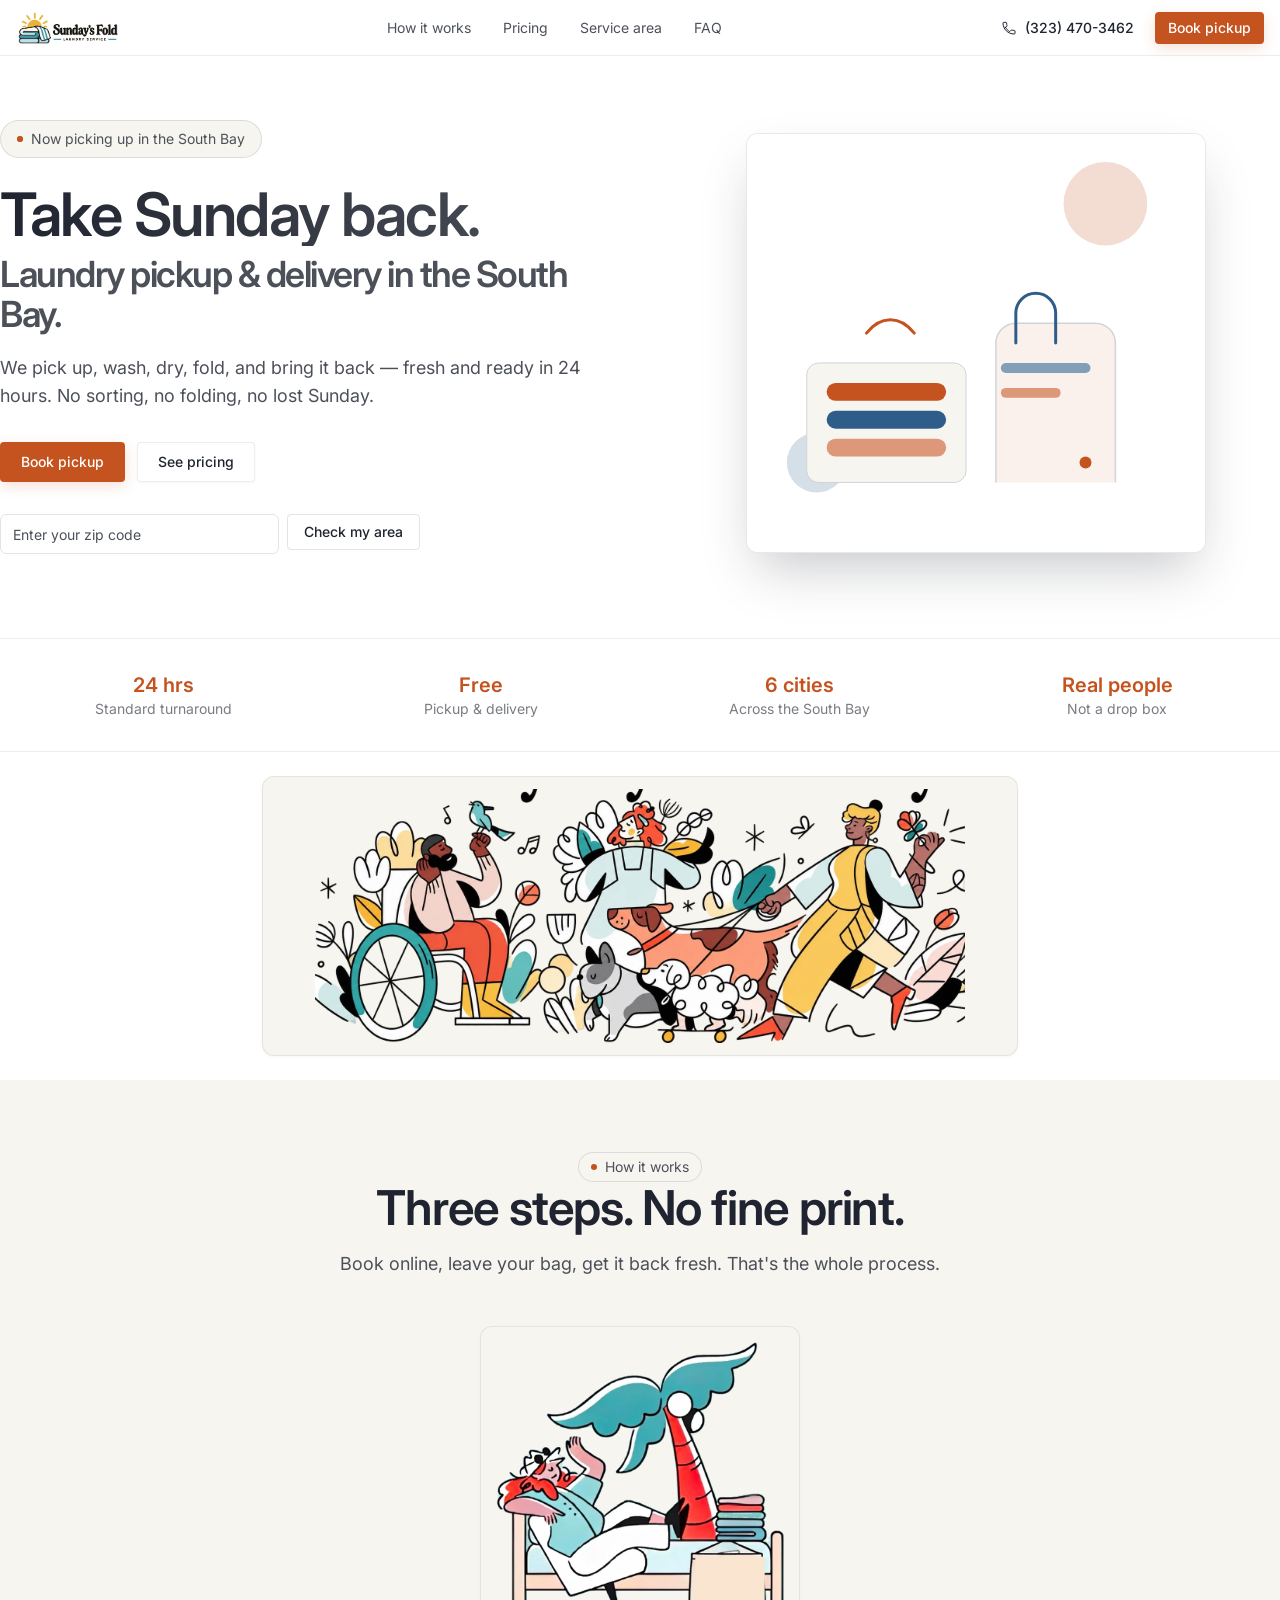
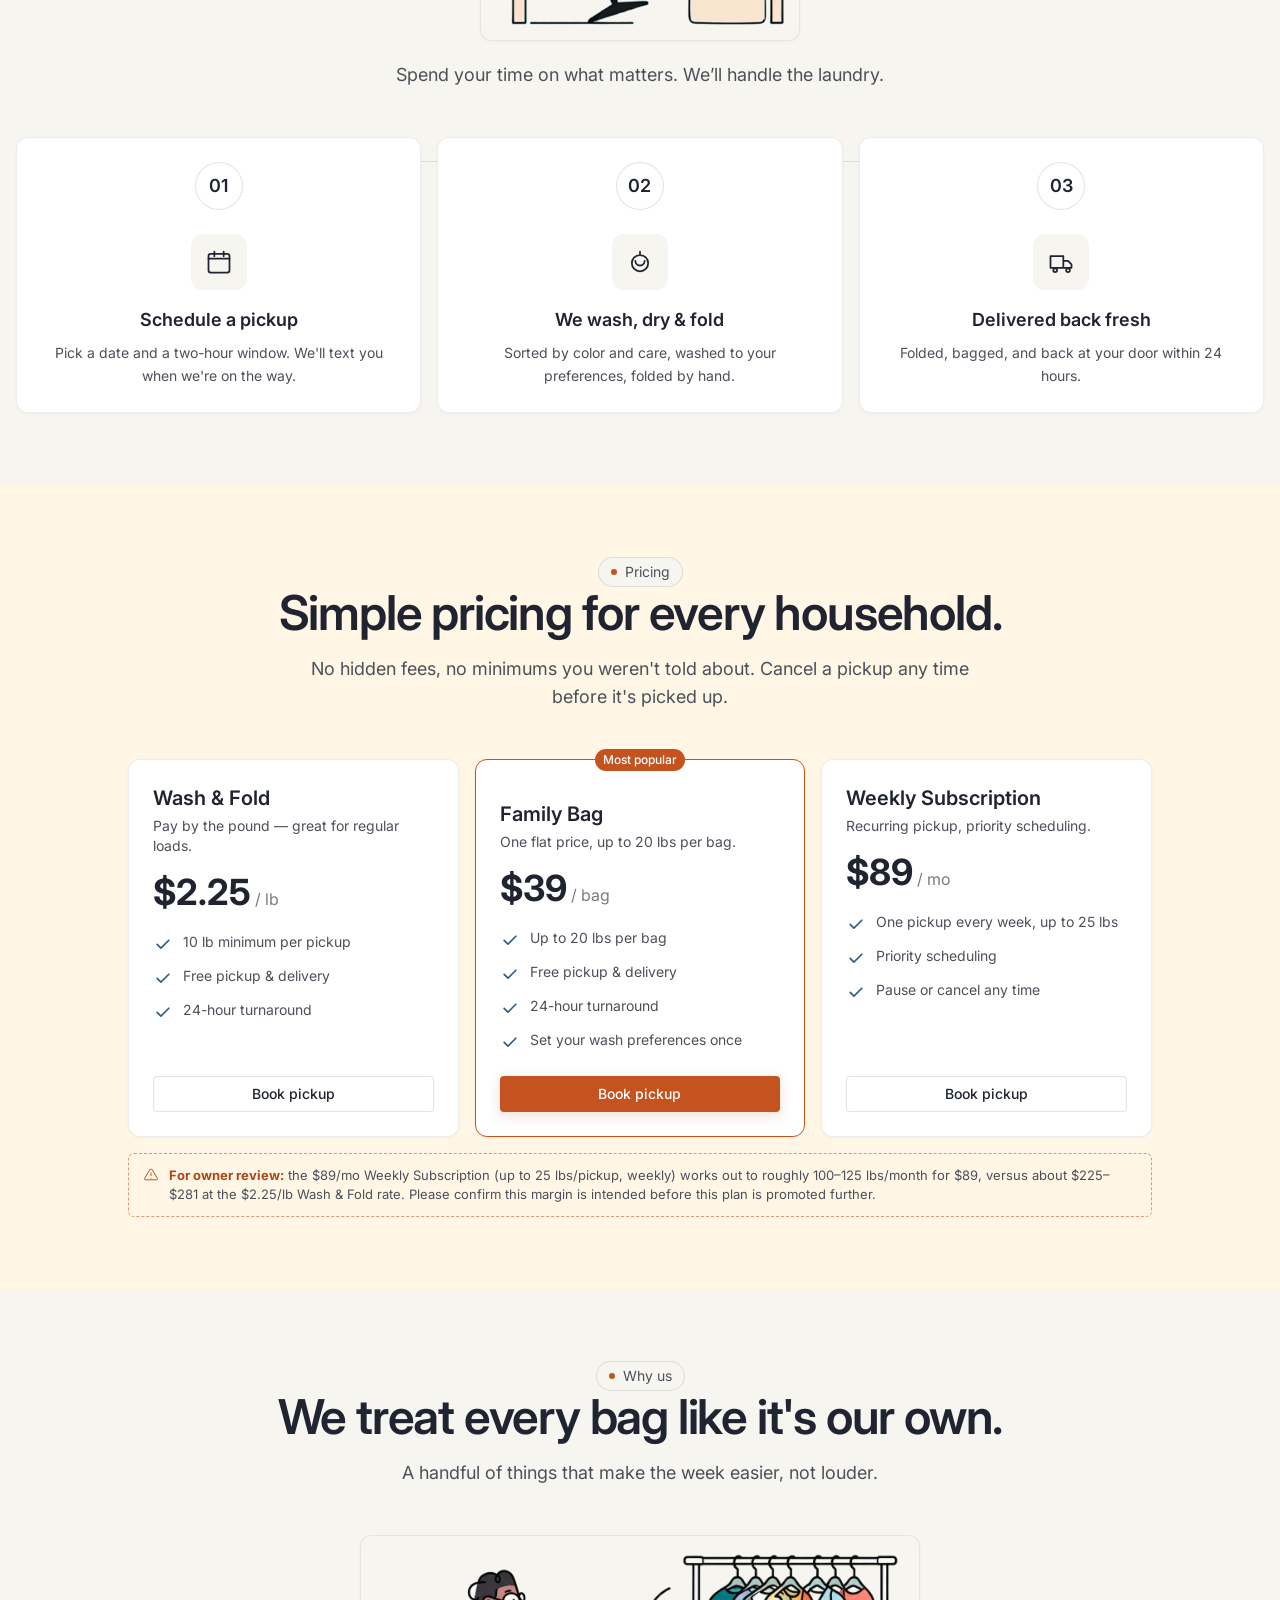
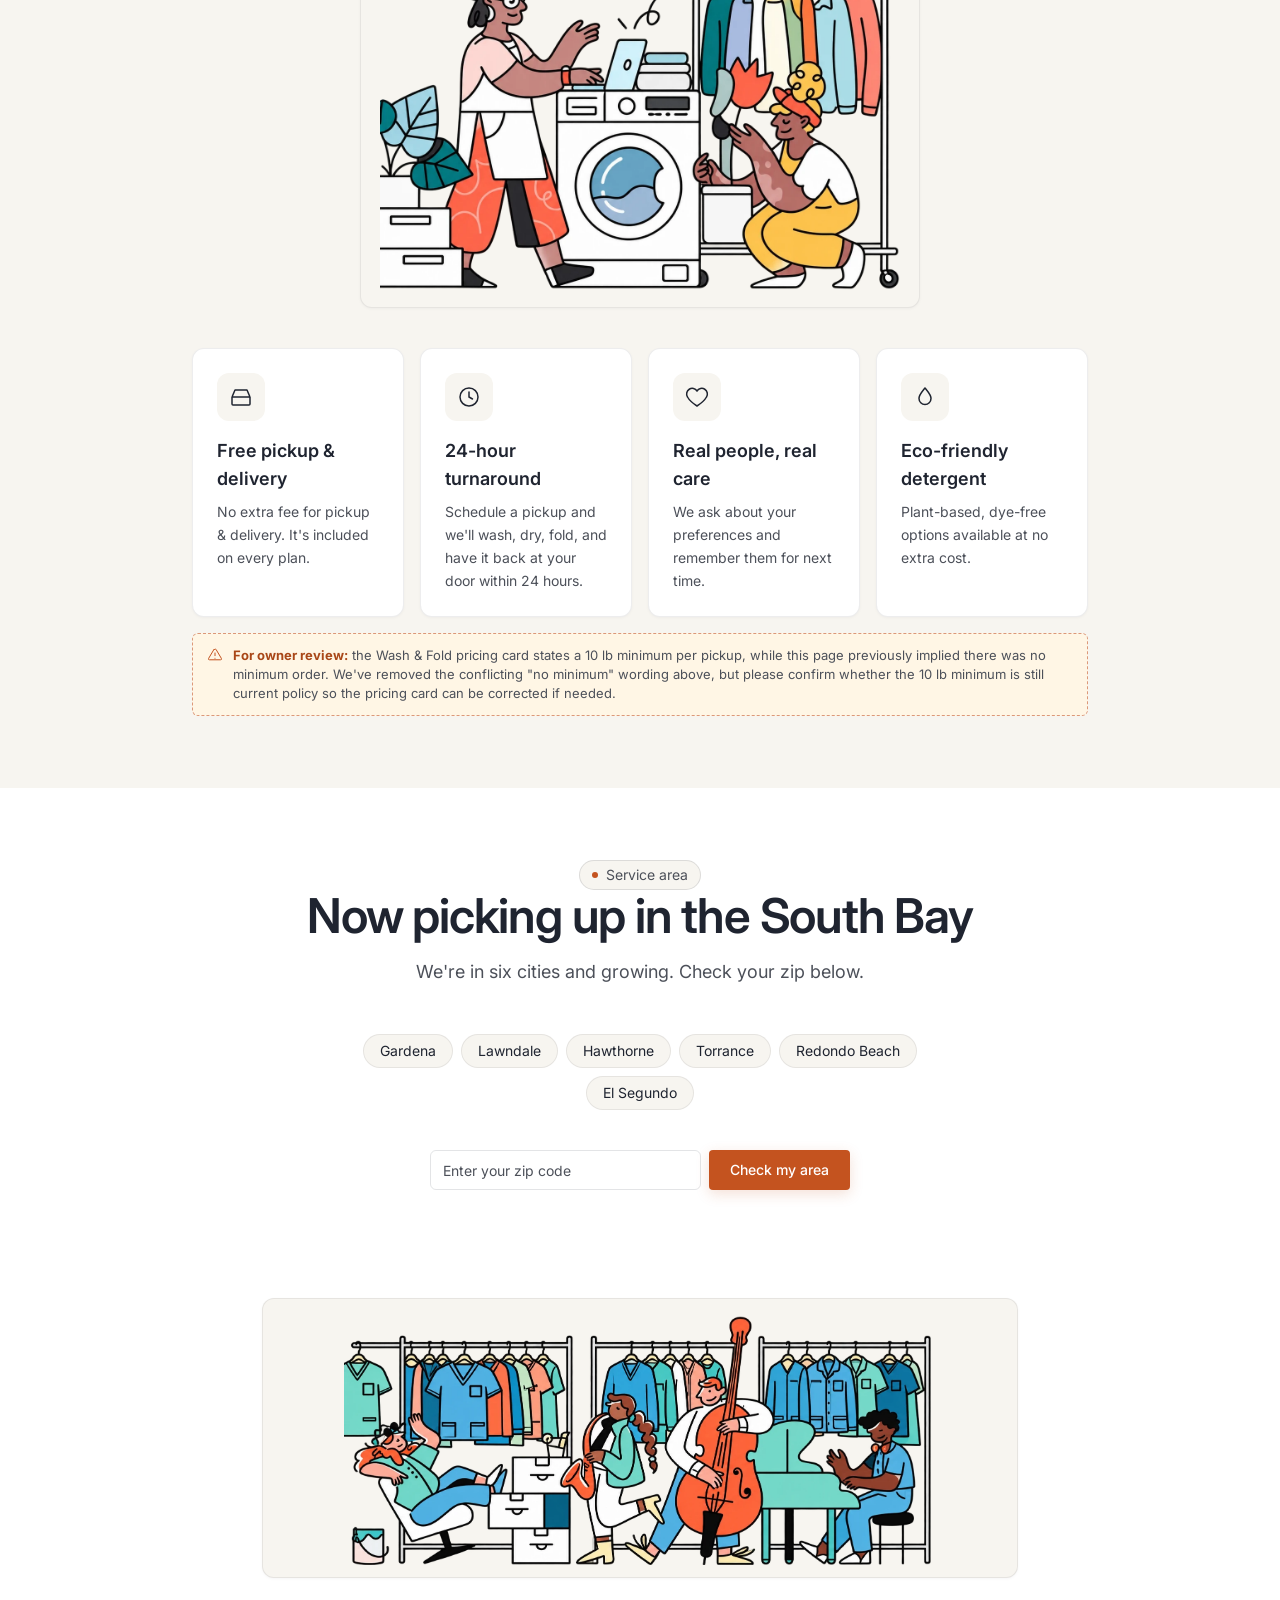
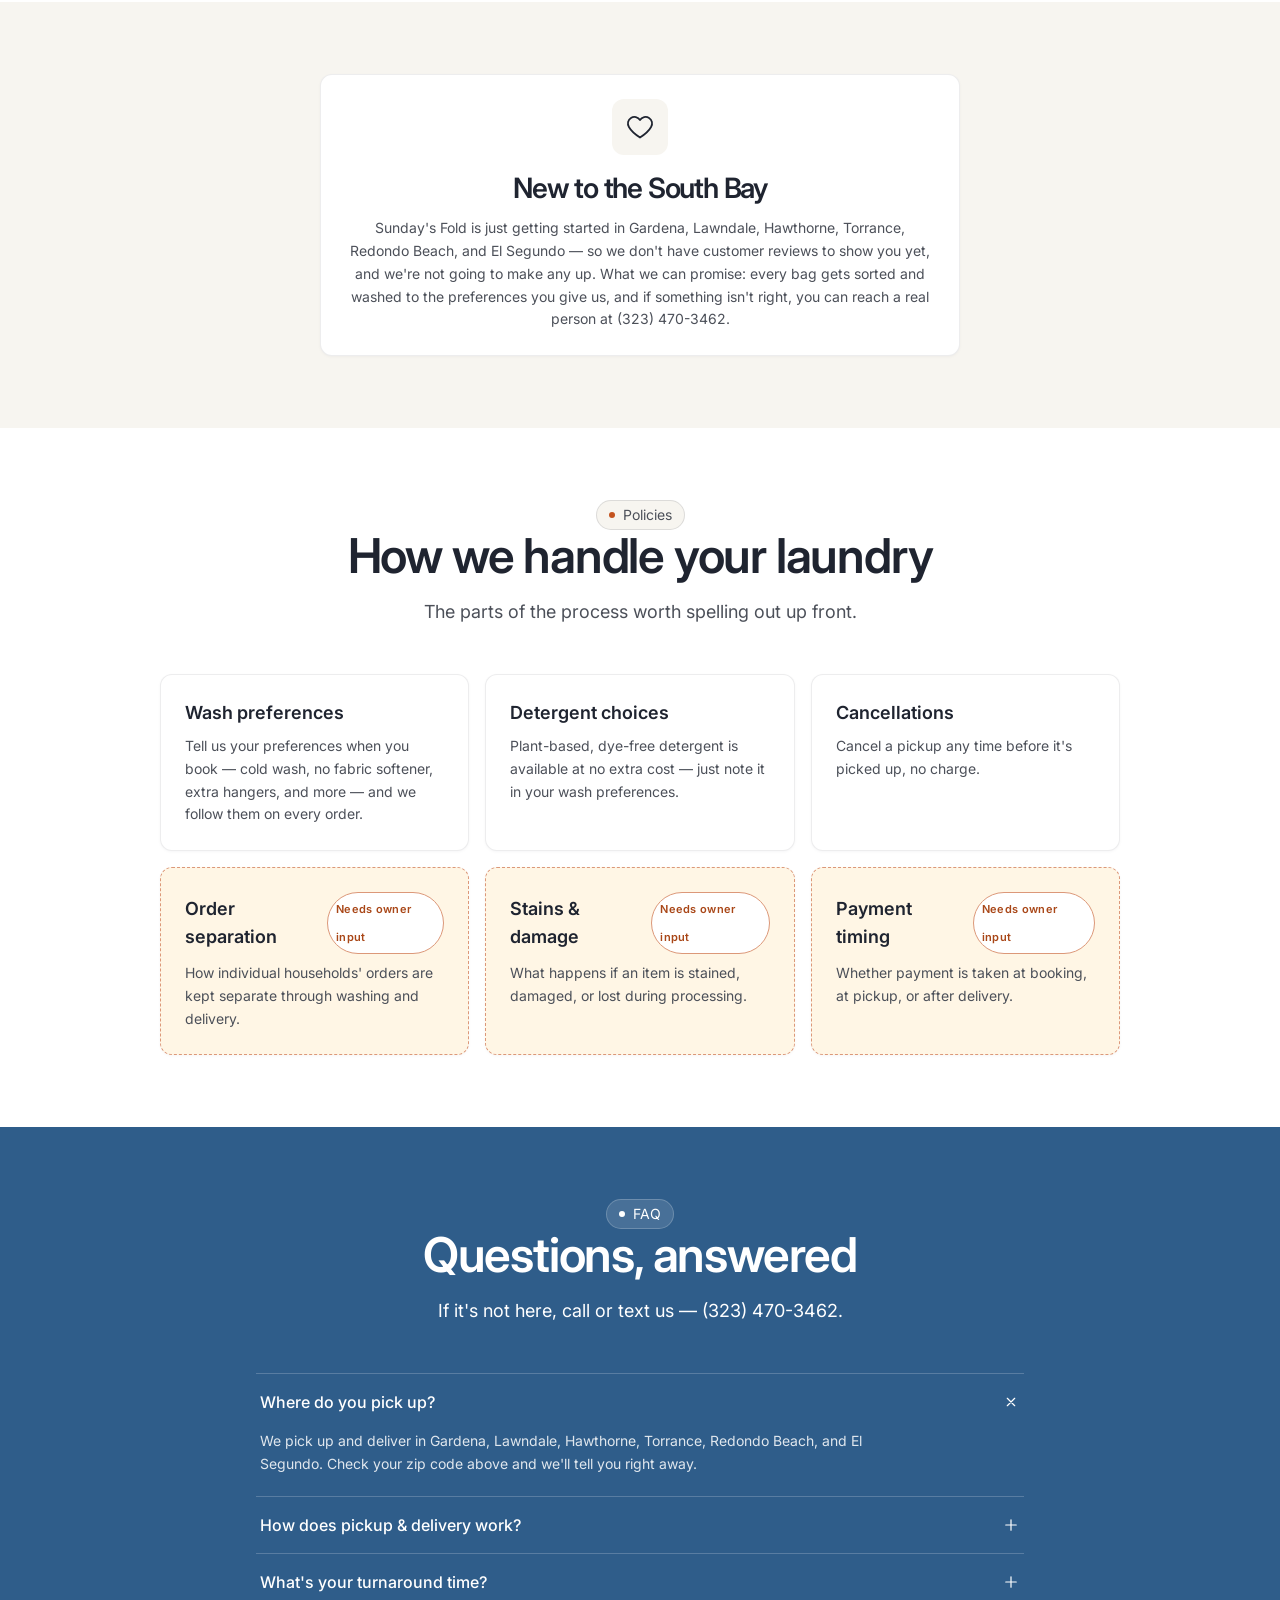
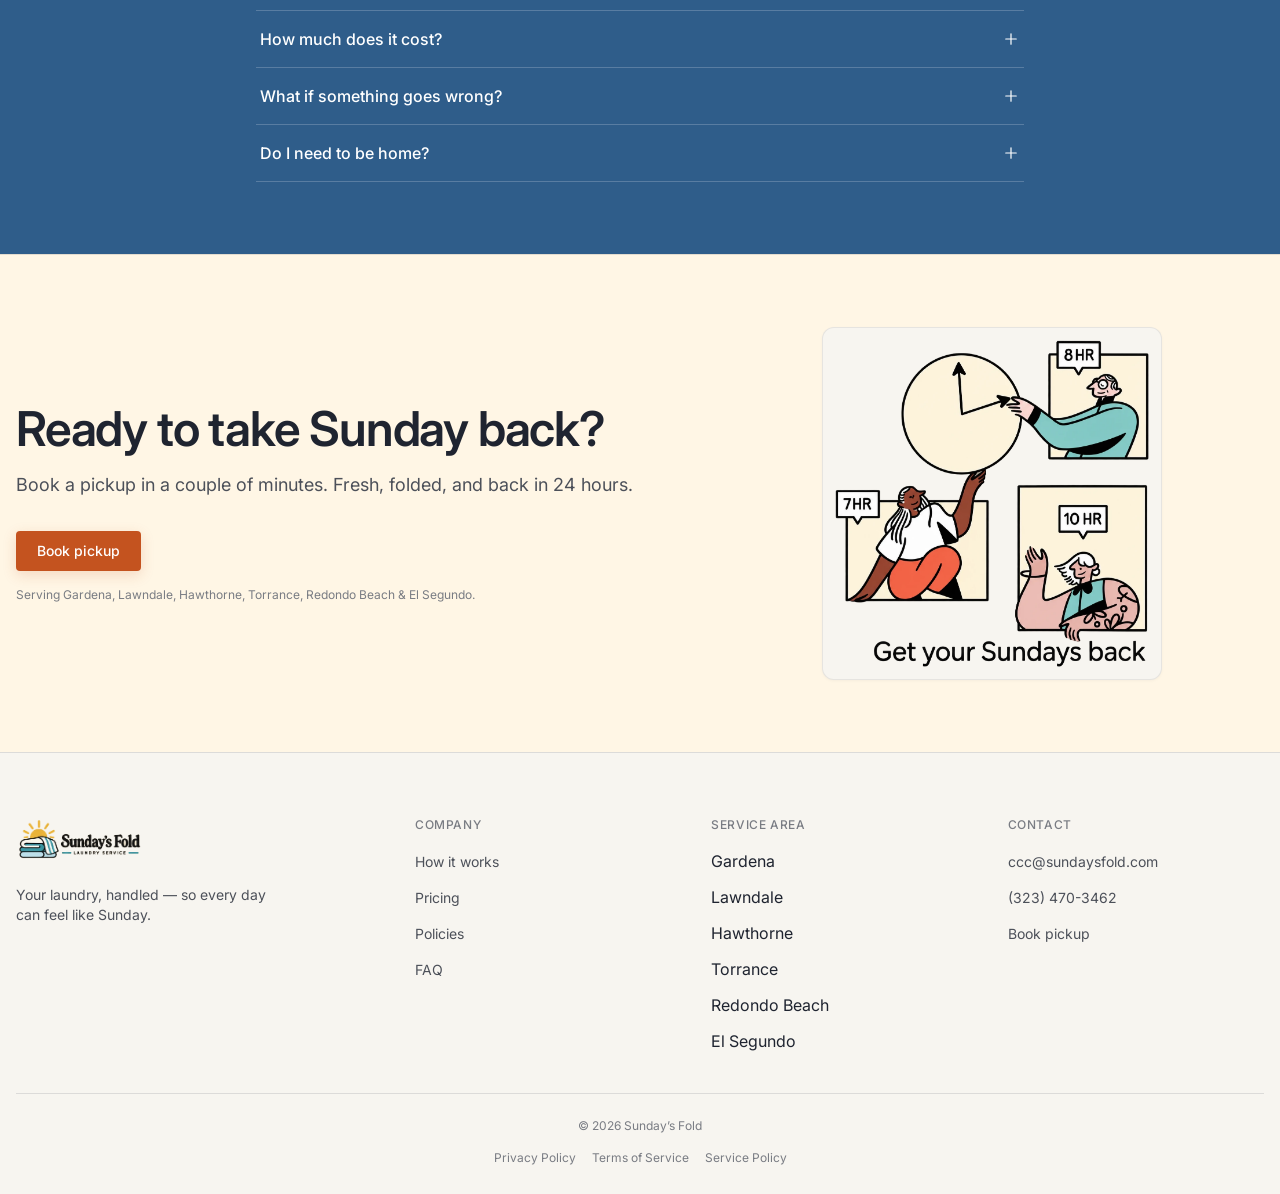
==== commit b4bb4738: "Overhaul booking form, remove placeholder content, add honesty/policy sections Booking form (contact" ====
--- a/index.html
+++ b/index.html
@@ -5,16 +5,27 @@
 <meta name="viewport" content="width=device-width, initial-scale=1">
 <title>Home | Sunday's Fold — Laundry Pickup &amp; Delivery in the South Bay</title>
 <meta name="description" content="Laundry pickup &amp; delivery, plus wash, dry &amp; fold, in Gardena, Lawndale, Hawthorne, Torrance, Redondo Beach and El Segundo. Fresh, folded, and back in 24 hours.">
-<link rel="icon" type="image/png" href="/assets/favicon.png">
-<link rel="stylesheet" href="/css/tokens.css">
-<link rel="stylesheet" href="/css/site.css">
+<link rel="icon" type="image/png" href="assets/favicon.png">
+<!-- Canonical points at the current live site. If a custom domain (e.g.
+     sundaysfold.com) is set up later, this and the JSON-LD url below should
+     be updated to match -- owner to confirm. -->
+<link rel="canonical" href="https://jrdiaz426.github.io/juan/">
+<meta property="og:type" content="website">
+<meta property="og:site_name" content="Sunday's Fold">
+<meta property="og:title" content="Sunday's Fold — Laundry Pickup & Delivery in the South Bay">
+<meta property="og:description" content="Laundry pickup & delivery, plus wash, dry & fold, in Gardena, Lawndale, Hawthorne, Torrance, Redondo Beach and El Segundo.">
+<meta property="og:url" content="https://jrdiaz426.github.io/juan/">
+<meta property="og:image" content="https://jrdiaz426.github.io/juan/assets/img/community-banner.webp">
+<meta name="twitter:card" content="summary_large_image">
+<link rel="stylesheet" href="css/tokens.css">
+<link rel="stylesheet" href="css/site.css">
 <script>document.documentElement.className += ' js';</script>
 <script type="application/ld+json">
 {
   "@context": "https://schema.org",
   "@type": "LocalBusiness",
   "name": "Sunday's Fold",
-  "url": "https://sundaysfold.com",
+  "url": "https://jrdiaz426.github.io/juan/",
   "email": "ccc@sundaysfold.com",
   "telephone": "+13234703462",
   "areaServed": [
@@ -34,8 +45,8 @@
 
 <header class="nav" id="site-nav">
   <div class="nav-inner">
-    <a class="logo" href="/index.html" aria-label="Sunday's Fold home">
-      <img class="logo-img" src="/assets/img/logo-horizontal.webp" alt="Sunday's Fold Laundry Service" width="619" height="214">
+    <a class="logo" href="index.html" aria-label="Sunday's Fold home">
+      <img class="logo-img" src="assets/img/logo-horizontal.webp" alt="Sunday's Fold Laundry Service" width="619" height="214">
     </a>
     <nav class="nav-links" aria-label="Primary">
       <a href="#how-it-works">How it works</a>
@@ -51,7 +62,7 @@
       <a class="icon-btn nav-phone-icon" href="tel:+13234703462" aria-label="Call (323) 470-3462">
         <svg width="18" height="18" viewBox="0 0 24 24" fill="none" aria-hidden="true"><path d="M6.6 10.8c1.4 2.8 3.8 5.1 6.6 6.6l2.2-2.2c.3-.3.7-.4 1-.2 1.1.4 2.3.6 3.6.6.6 0 1 .4 1 1V20c0 .6-.4 1-1 1C10.4 21 3 13.6 3 4.6c0-.6.4-1 1-1H7.4c.6 0 1 .4 1 1 0 1.3.2 2.5.6 3.6.1.4 0 .8-.2 1l-2.2 2.2z" stroke="currentColor" stroke-width="1.5" stroke-linecap="round" stroke-linejoin="round"/></svg>
       </a>
-      <a class="btn btn-primary btn-sm" href="/contact.html#book">Book pickup</a>
+      <a class="btn btn-primary btn-sm" href="contact.html#book">Book pickup</a>
       <button class="icon-btn icon-btn--menu nav-toggle" id="nav-toggle" aria-label="Open menu" aria-expanded="false" aria-controls="mobile-menu">
         <svg width="20" height="20" viewBox="0 0 24 24" fill="none" aria-hidden="true"><path d="M4 7h16M4 12h16M4 17h16" stroke="currentColor" stroke-width="1.6" stroke-linecap="round"/></svg>
       </button>
@@ -69,7 +80,7 @@
   <a href="#pricing">Pricing</a>
   <a href="#service-area">Service area</a>
   <a href="#faq">FAQ</a>
-  <a href="/contact.html">Contact</a>
+  <a href="contact.html">Contact</a>
   <a href="tel:+13234703462">(323) 470-3462</a>
 </div>
 <div class="mobile-menu-backdrop" id="mobile-menu-backdrop"></div>
@@ -85,7 +96,7 @@
         <p class="display-sub">Laundry pickup &amp; delivery in the South Bay.</p>
         <p class="lead">We pick up, wash, dry, fold, and bring it back — fresh and ready in 24 hours. No sorting, no folding, no lost Sunday.</p>
         <div class="hero-actions">
-          <a class="btn btn-primary" href="/contact.html#book">Book pickup</a>
+          <a class="btn btn-primary" href="contact.html#book">Book pickup</a>
           <a class="btn btn-secondary" href="#pricing">See pricing</a>
         </div>
         <div data-zip-checker>
@@ -138,7 +149,7 @@
   <!-- Opening value banner -->
   <div class="divider-banner-wrap">
     <div class="img-frame divider-banner reveal">
-      <img src="/assets/img/community-banner.webp" alt="Neighbors and their dogs out enjoying the day together in the South Bay, with the words Laundry day made easy" width="1674" height="654" loading="lazy" fetchpriority="high">
+      <img src="assets/img/community-banner.webp" alt="Neighbors and their dogs out enjoying the day together in the South Bay, with the words Laundry day made easy" width="1674" height="654" loading="lazy" fetchpriority="high">
     </div>
   </div>
 
@@ -151,7 +162,7 @@
         <p class="lead">Book online, leave your bag, get it back fresh. That's the whole process.</p>
       </div>
       <div class="img-frame howitworks-visual reveal">
-        <img src="/assets/img/laundry-bag.webp" alt="A person relaxing on a bench with feet up next to a stack of folded laundry and a laundry bag" width="848" height="836" loading="lazy">
+        <img src="assets/img/laundry-bag.webp" alt="A person relaxing on a bench with feet up next to a stack of folded laundry and a laundry bag" width="848" height="836" loading="lazy">
       </div>
       <p class="lead howitworks-caption reveal-slide">Spend your time on what matters. We&rsquo;ll handle the laundry.</p>
       <div class="grid grid--3 step-row reveal-stagger">
@@ -188,7 +199,7 @@
     <div class="container">
       <div class="section-header reveal">
         <span class="pill"><span class="dot" aria-hidden="true"></span>Pricing</span>
-        <h2 class="heading-2">Clear prices. Pick as many as you want.</h2>
+        <h2 class="heading-2">Simple pricing for every household.</h2>
         <p class="lead">No hidden fees, no minimums you weren't told about. Cancel a pickup any time before it's picked up.</p>
       </div>
       <div class="grid grid--3 pricing-grid reveal-stagger">
@@ -201,7 +212,7 @@
             <li><svg width="20" height="20" viewBox="0 0 24 24" fill="none" aria-hidden="true"><path d="M5 12.5l4.5 4.5L19 7.5" stroke="currentColor" stroke-width="2" stroke-linecap="round" stroke-linejoin="round"/></svg>Free pickup &amp; delivery</li>
             <li><svg width="20" height="20" viewBox="0 0 24 24" fill="none" aria-hidden="true"><path d="M5 12.5l4.5 4.5L19 7.5" stroke="currentColor" stroke-width="2" stroke-linecap="round" stroke-linejoin="round"/></svg>24-hour turnaround</li>
           </ul>
-          <a class="btn btn-outline btn-block" href="/contact.html#book">Book pickup</a>
+          <a class="btn btn-outline btn-block" href="contact.html?plan=wash-fold#book">Book pickup</a>
         </div>
         <div class="card card--featured pricing-card">
           <span class="badge badge-primary">Most popular</span>
@@ -214,7 +225,7 @@
             <li><svg width="20" height="20" viewBox="0 0 24 24" fill="none" aria-hidden="true"><path d="M5 12.5l4.5 4.5L19 7.5" stroke="currentColor" stroke-width="2" stroke-linecap="round" stroke-linejoin="round"/></svg>24-hour turnaround</li>
             <li><svg width="20" height="20" viewBox="0 0 24 24" fill="none" aria-hidden="true"><path d="M5 12.5l4.5 4.5L19 7.5" stroke="currentColor" stroke-width="2" stroke-linecap="round" stroke-linejoin="round"/></svg>Set your wash preferences once</li>
           </ul>
-          <a class="btn btn-primary btn-md btn-block" href="/contact.html#book">Book pickup</a>
+          <a class="btn btn-primary btn-md btn-block" href="contact.html?plan=family-bag#book">Book pickup</a>
         </div>
         <div class="card pricing-card">
           <p class="title-lg">Weekly Subscription</p>
@@ -225,8 +236,12 @@
             <li><svg width="20" height="20" viewBox="0 0 24 24" fill="none" aria-hidden="true"><path d="M5 12.5l4.5 4.5L19 7.5" stroke="currentColor" stroke-width="2" stroke-linecap="round" stroke-linejoin="round"/></svg>Priority scheduling</li>
             <li><svg width="20" height="20" viewBox="0 0 24 24" fill="none" aria-hidden="true"><path d="M5 12.5l4.5 4.5L19 7.5" stroke="currentColor" stroke-width="2" stroke-linecap="round" stroke-linejoin="round"/></svg>Pause or cancel any time</li>
           </ul>
-          <a class="btn btn-outline btn-block" href="/contact.html#book">Book pickup</a>
-        </div>
+          <a class="btn btn-outline btn-block" href="contact.html?plan=weekly-subscription#book">Book pickup</a>
+        </div>
+      </div>
+      <div class="dev-note" style="max-width:1024px;margin-left:auto;margin-right:auto;">
+        <svg width="16" height="16" viewBox="0 0 24 24" fill="none" aria-hidden="true"><path d="M12 9v4m0 4h.01M10.3 3.9L2.5 17a1.5 1.5 0 0 0 1.3 2.2h16.4a1.5 1.5 0 0 0 1.3-2.2L13.7 3.9a1.5 1.5 0 0 0-2.6 0z" stroke="currentColor" stroke-width="1.5" stroke-linecap="round" stroke-linejoin="round"/></svg>
+        <span><strong>For owner review:</strong> the $89/mo Weekly Subscription (up to 25 lbs/pickup, weekly) works out to roughly 100&ndash;125 lbs/month for $89, versus about $225&ndash;$281 at the $2.25/lb Wash &amp; Fold rate. Please confirm this margin is intended before this plan is promoted further.</span>
       </div>
     </div>
   </section>
@@ -240,7 +255,7 @@
         <p class="lead">A handful of things that make the week easier, not louder.</p>
       </div>
       <div class="img-frame whyus-visual reveal">
-        <img src="/assets/img/why-us-couple.webp" alt="A person loading a washing machine while another sorts freshly washed clothes on a rolling rack" width="1254" height="836" loading="lazy">
+        <img src="assets/img/why-us-couple.webp" alt="A person loading a washing machine while another sorts freshly washed clothes on a rolling rack" width="1254" height="836" loading="lazy">
       </div>
       <div class="grid grid--4 feature-grid reveal-stagger">
         <div class="card feature-card">
@@ -248,14 +263,14 @@
             <svg width="24" height="24" viewBox="0 0 24 24" fill="none"><path d="M3 12l3-7h12l3 7M3 12v7a1 1 0 0 0 1 1h16a1 1 0 0 0 1-1v-7M3 12h18" stroke="currentColor" stroke-width="1.5" stroke-linejoin="round"/></svg>
           </div>
           <h3 class="card-title">Free pickup &amp; delivery</h3>
-          <p class="body">No extra fee, no minimum order. It's included on every plan.</p>
+          <p class="body">No extra fee for pickup &amp; delivery. It's included on every plan.</p>
         </div>
         <div class="card feature-card">
           <div class="icon-tile" aria-hidden="true">
             <svg width="24" height="24" viewBox="0 0 24 24" fill="none"><circle cx="12" cy="12" r="9" stroke="currentColor" stroke-width="1.5"/><path d="M12 7v5l3.5 2" stroke="currentColor" stroke-width="1.5" stroke-linecap="round"/></svg>
           </div>
           <h3 class="card-title">24-hour turnaround</h3>
-          <p class="body">Drop it off today, wear it tomorrow. We'll tell you if it'll take longer.</p>
+          <p class="body">Schedule a pickup and we'll wash, dry, fold, and have it back at your door within 24 hours.</p>
         </div>
         <div class="card feature-card">
           <div class="icon-tile" aria-hidden="true">
@@ -271,6 +286,10 @@
           <h3 class="card-title">Eco-friendly detergent</h3>
           <p class="body">Plant-based, dye-free options available at no extra cost.</p>
         </div>
+      </div>
+      <div class="dev-note" style="max-width:896px;margin-left:auto;margin-right:auto;">
+        <svg width="16" height="16" viewBox="0 0 24 24" fill="none" aria-hidden="true"><path d="M12 9v4m0 4h.01M10.3 3.9L2.5 17a1.5 1.5 0 0 0 1.3 2.2h16.4a1.5 1.5 0 0 0 1.3-2.2L13.7 3.9a1.5 1.5 0 0 0-2.6 0z" stroke="currentColor" stroke-width="1.5" stroke-linecap="round" stroke-linejoin="round"/></svg>
+        <span><strong>For owner review:</strong> the Wash &amp; Fold pricing card states a 10&nbsp;lb minimum per pickup, while this page previously implied there was no minimum order. We've removed the conflicting "no minimum" wording above, but please confirm whether the 10&nbsp;lb minimum is still current policy so the pricing card can be corrected if needed.</span>
       </div>
     </div>
   </section>
@@ -310,48 +329,56 @@
 
   <div class="divider-banner-wrap section--paper">
     <div class="img-frame divider-banner reveal">
-      <img src="/assets/img/workwear-banner.webp" alt="People getting ready for their day in fresh clothes, playing music together by a clothing rack" width="1673" height="718" loading="lazy">
+      <img src="assets/img/workwear-banner.webp" alt="People getting ready for their day in fresh clothes, playing music together by a clothing rack" width="1673" height="718" loading="lazy">
     </div>
   </div>
 
-  <!-- Reviews -->
-  <section class="section section--paper" id="reviews">
+  <!-- New to the area (honest stand-in for customer reviews, which we don't
+       have yet -- no invented testimonials, ratings, or history) -->
+  <section class="section section--paper" id="new-to-the-area">
+    <div class="container">
+      <div class="card new-to-area-card reveal">
+        <div class="icon-tile icon-tile--lg" aria-hidden="true">
+          <svg width="28" height="28" viewBox="0 0 24 24" fill="none"><path d="M12 21s-7-4.5-9.5-9A5.5 5.5 0 0 1 12 6a5.5 5.5 0 0 1 9.5 6c-2.5 4.5-9.5 9-9.5 9z" stroke="currentColor" stroke-width="1.5" stroke-linejoin="round"/></svg>
+        </div>
+        <h2 class="heading-2" style="font-size:28px;line-height:34px;margin-bottom:12px;">New to the South Bay</h2>
+        <p class="body">Sunday's Fold is just getting started in Gardena, Lawndale, Hawthorne, Torrance, Redondo Beach, and El Segundo — so we don't have customer reviews to show you yet, and we're not going to make any up. What we can promise: every bag gets sorted and washed to the preferences you give us, and if something isn't right, you can reach a real person at (323) 470-3462.</p>
+      </div>
+    </div>
+  </section>
+
+  <!-- Trust & service policy -->
+  <section class="section" id="policies">
     <div class="container">
       <div class="section-header reveal">
-        <span class="pill"><span class="dot" aria-hidden="true"></span>Reviews</span>
-        <h2 class="heading-2">What neighbors are saying</h2>
-        <p class="lead">We're just getting started in the South Bay — real customer reviews will land here soon.</p>
-      </div>
-      <div class="grid grid--3 review-grid reveal-stagger">
-        <div class="card review-card">
-          <p class="body review-quote">"Placeholder review — swap in a real customer quote once you have one."</p>
-          <div class="review-person">
-            <span class="avatar-disc" aria-hidden="true">—</span>
-            <div class="review-meta">
-              <p class="title-sm">Customer name</p>
-              <p class="body-sm" style="color:var(--text-muted)">Neighborhood</p>
-            </div>
-          </div>
-        </div>
-        <div class="card review-card">
-          <p class="body review-quote">"Placeholder review — swap in a real customer quote once you have one."</p>
-          <div class="review-person">
-            <span class="avatar-disc" aria-hidden="true">—</span>
-            <div class="review-meta">
-              <p class="title-sm">Customer name</p>
-              <p class="body-sm" style="color:var(--text-muted)">Neighborhood</p>
-            </div>
-          </div>
-        </div>
-        <div class="card review-card">
-          <p class="body review-quote">"Placeholder review — swap in a real customer quote once you have one."</p>
-          <div class="review-person">
-            <span class="avatar-disc" aria-hidden="true">—</span>
-            <div class="review-meta">
-              <p class="title-sm">Customer name</p>
-              <p class="body-sm" style="color:var(--text-muted)">Neighborhood</p>
-            </div>
-          </div>
+        <span class="pill"><span class="dot" aria-hidden="true"></span>Policies</span>
+        <h2 class="heading-2">How we handle your laundry</h2>
+        <p class="lead">The parts of the process worth spelling out up front.</p>
+      </div>
+      <div class="grid grid--3 policy-grid reveal-stagger">
+        <div class="card policy-item">
+          <p class="card-title">Wash preferences</p>
+          <p class="body">Tell us your preferences when you book — cold wash, no fabric softener, extra hangers, and more — and we follow them on every order.</p>
+        </div>
+        <div class="card policy-item">
+          <p class="card-title">Detergent choices</p>
+          <p class="body">Plant-based, dye-free detergent is available at no extra cost — just note it in your wash preferences.</p>
+        </div>
+        <div class="card policy-item">
+          <p class="card-title">Cancellations</p>
+          <p class="body">Cancel a pickup any time before it's picked up, no charge.</p>
+        </div>
+        <div class="card policy-item policy-item--pending">
+          <p class="card-title">Order separation</p>
+          <p class="body">How individual households' orders are kept separate through washing and delivery.</p>
+        </div>
+        <div class="card policy-item policy-item--pending">
+          <p class="card-title">Stains &amp; damage</p>
+          <p class="body">What happens if an item is stained, damaged, or lost during processing.</p>
+        </div>
+        <div class="card policy-item policy-item--pending">
+          <p class="card-title">Payment timing</p>
+          <p class="body">Whether payment is taken at booking, at pickup, or after delivery.</p>
         </div>
       </div>
     </div>
@@ -430,11 +457,11 @@
       <div class="cta-band-copy reveal">
         <h2 class="heading-2">Ready to take Sunday back?</h2>
         <p class="lead">Book a pickup in a couple of minutes. Fresh, folded, and back in 24 hours.</p>
-        <a class="btn btn-primary" href="/contact.html#book">Book pickup</a>
+        <a class="btn btn-primary" href="contact.html#book">Book pickup</a>
         <p class="caption">Serving Gardena, Lawndale, Hawthorne, Torrance, Redondo Beach &amp; El Segundo.</p>
       </div>
       <div class="img-frame cta-visual reveal">
-        <img src="/assets/img/sundays-back-panels.webp" alt="Illustrated panels of people commenting on how many hours their laundry pile takes, captioned Get your Sundays back" width="1111" height="1154" loading="lazy">
+        <img src="assets/img/sundays-back-panels.webp" alt="Illustrated panels of people commenting on how many hours their laundry pile takes, captioned Get your Sundays back" width="1111" height="1154" loading="lazy">
       </div>
     </div>
   </section>
@@ -444,18 +471,18 @@
 <footer class="footer">
   <div class="container footer-grid">
     <div class="footer-brand">
-      <a class="logo" href="/index.html" aria-label="Sunday's Fold home">
-        <img class="footer-logo-img" src="/assets/img/logo-horizontal.webp" alt="Sunday's Fold Laundry Service" width="619" height="214">
+      <a class="logo" href="index.html" aria-label="Sunday's Fold home">
+        <img class="footer-logo-img" src="assets/img/logo-horizontal.webp" alt="Sunday's Fold Laundry Service" width="619" height="214">
       </a>
       <p class="body-sm footer-tagline" style="color:var(--text-secondary)">Your laundry, handled — so every day can feel like Sunday.</p>
     </div>
     <div class="footer-col">
       <p class="eyebrow">Company</p>
       <ul>
-        <li><a href="/index.html#how-it-works">How it works</a></li>
-        <li><a href="/index.html#pricing">Pricing</a></li>
-        <li><a href="/index.html#reviews">Reviews</a></li>
-        <li><a href="/index.html#faq">FAQ</a></li>
+        <li><a href="index.html#how-it-works">How it works</a></li>
+        <li><a href="index.html#pricing">Pricing</a></li>
+        <li><a href="index.html#policies">Policies</a></li>
+        <li><a href="index.html#faq">FAQ</a></li>
       </ul>
     </div>
     <div class="footer-col">
@@ -475,18 +502,23 @@
         <ul>
           <li><a href="mailto:ccc@sundaysfold.com">ccc@sundaysfold.com</a></li>
           <li><a href="tel:+13234703462">(323) 470-3462</a></li>
-          <li><a href="/contact.html">Book pickup</a></li>
+          <li><a href="contact.html">Book pickup</a></li>
         </ul>
       </address>
     </div>
   </div>
   <hr class="footer-rule">
   <div class="footer-bottom">
-    <p class="caption">&copy; Sunday&rsquo;s Fold &middot; sundaysfold.com</p>
+    <p class="caption">&copy; <span data-current-year>2026</span> Sunday&rsquo;s Fold</p>
+    <nav class="footer-legal" aria-label="Legal">
+      <a href="privacy.html">Privacy Policy</a>
+      <a href="terms.html">Terms of Service</a>
+      <a href="service-policy.html">Service Policy</a>
+    </nav>
   </div>
 </footer>
 
 <style>.visually-hidden{position:absolute;width:1px;height:1px;padding:0;margin:-1px;overflow:hidden;clip:rect(0,0,0,0);white-space:nowrap;border:0}</style>
-<script src="/js/app.js"></script>
+<script src="js/app.js"></script>
 </body>
 </html>
--- a/css/tokens.css
+++ b/css/tokens.css
@@ -49,12 +49,12 @@
   --shadow-hero: 0 25px 50px -12px rgba(31, 36, 48, 0.25);
 
   /* Space */
-  --space-section: 80px;
+  --space-section: 72px;
   --container-max: 1280px;
   --lead-max: 672px;
 }
 
-@media (max-width: 1023px) { :root { --space-section: 56px; } }
+@media (max-width: 1023px) { :root { --space-section: 48px; } }
 
 *, *::before, *::after { box-sizing: border-box; }
 
@@ -159,15 +159,23 @@
   font: 400 14px/21px var(--font-sans); color: var(--text-strong);
   background: transparent; border: 1px solid var(--hairline); border-radius: var(--radius-sm);
 }
+select.input { appearance: none; cursor: pointer; background-image: url("data:image/svg+xml,%3Csvg xmlns='http://www.w3.org/2000/svg' width='16' height='16' viewBox='0 0 24 24' fill='none'%3E%3Cpath d='M6 9l6 6 6-6' stroke='%234C5059' stroke-width='1.6' stroke-linecap='round' stroke-linejoin='round'/%3E%3C/svg%3E"); background-repeat: no-repeat; background-position: right 12px center; padding-right: 36px; }
 textarea.input { height: auto; padding: 10px 12px; resize: vertical; }
 .input::placeholder { color: var(--text-secondary); }
-.input:focus { outline: none; border-color: rgba(47, 93, 138, 0.6); }
+/* A border-color change alone isn't a visible-enough focus indicator (WCAG 2.4.7) --
+   keep the border tweak but add a real focus ring around it. */
+.input:focus { outline: none; border-color: rgba(47, 93, 138, 0.6); box-shadow: 0 0 0 3px rgba(47, 93, 138, 0.18); }
+.input[aria-invalid="true"] { border-color: var(--color-primary); }
+.input[aria-invalid="true"]:focus { box-shadow: 0 0 0 3px rgba(196, 83, 31, 0.18); }
 .chip {
   display: inline-flex; align-items: center; justify-content: center;
   height: 36px; padding: 0 14px; border-radius: var(--radius-full); border: 1px solid var(--hairline);
   background: #fff; font-size: 14px; color: var(--text-strong); cursor: pointer;
 }
 .chip[aria-pressed="true"] { background: var(--color-secondary); border-color: var(--color-secondary); color: #fff; }
+.chip:focus-visible, .accordion-trigger:focus-visible, .icon-btn:focus-visible, .nav-links a:focus-visible, .city-chip:focus-visible {
+  outline: 2px solid var(--color-secondary); outline-offset: 2px;
+}
 
 /* Nav */
 .nav {
--- a/css/site.css
+++ b/css/site.css
@@ -36,8 +36,9 @@
 .logo--on-blue .logo-word { color: #fff; }
 
 /* Uploaded logo lockup — real aspect ratio preserved, height-constrained only */
-.logo-img { height: 32px; width: auto; display: block; }
-.footer-logo-img { height: 40px; width: auto; display: block; }
+.logo-img { height: 36px; width: auto; display: block; transition: height 0.25s ease; }
+.nav.is-scrolled .logo-img { height: 30px; }
+.footer-logo-img { height: 44px; width: auto; display: block; }
 
 /* ---------- Nav ---------- */
 .nav-inner { width: 100%; max-width: var(--container-max); margin: 0 auto; display: flex; align-items: center; justify-content: space-between; }
@@ -294,10 +295,12 @@
 .whyus-visual { max-width: 560px; margin: 0 auto 40px; aspect-ratio: 1254 / 836; display: flex; align-items: center; justify-content: center; }
 .whyus-visual img { padding: 12px; box-sizing: border-box; }
 
-.divider-banner-wrap { padding: 40px 16px; background: var(--color-white); }
-.divider-banner { max-width: var(--container-max); margin: 0 auto; aspect-ratio: 1674 / 620; display: flex; align-items: center; justify-content: center; }
+/* Kept short so it reads as a banner, not a full section customers have to
+   scroll past before reaching pricing/service info. */
+.divider-banner-wrap { padding: 24px 16px; background: var(--color-white); }
+.divider-banner { max-width: var(--container-max); margin: 0 auto; aspect-ratio: 1674 / 620; max-height: 280px; display: flex; align-items: center; justify-content: center; }
 .divider-banner img { padding: 12px; box-sizing: border-box; }
-@media (max-width: 767px) { .divider-banner { aspect-ratio: 4 / 5; } }
+@media (max-width: 767px) { .divider-banner { aspect-ratio: 4 / 5; max-height: 220px; } }
 
 .cta-visual { aspect-ratio: 1111 / 1154; max-width: 340px; margin: 0 auto; display: flex; align-items: center; justify-content: center; }
 .cta-visual img { padding: 8px; box-sizing: border-box; }
@@ -315,6 +318,15 @@
 @media (max-width: 640px) {
   .field-row { grid-template-columns: 1fr; }
   .hero { padding-top: 40px; }
+}
+
+/* ---------- Mobile touch targets (44px minimum) ---------- */
+@media (max-width: 767px) {
+  .btn, .btn-md, .btn-sm { min-height: 44px; }
+  .chip { min-height: 44px; }
+  .icon-btn { min-width: 44px; min-height: 44px; }
+  .icon-btn--menu { width: 44px; height: 44px; }
+  .nav { min-height: 56px; }
 }
 
 /* ---------- Motion: hover polish ---------- */
@@ -395,3 +407,90 @@
     transform: none;
   }
 }
+
+/* ---------- Owner-review flags ----------
+   Visually distinct from real marketing copy so it's obvious this note is
+   for the site owner, not a customer-facing claim. Reuses existing tokens
+   only (no new colors introduced). */
+.dev-note {
+  display: flex; gap: 10px; align-items: flex-start;
+  margin: 16px 0 0; padding: 12px 14px;
+  background: var(--bg-cream); border: 1px dashed var(--primary-60);
+  border-radius: var(--radius-sm); font-size: 13px; line-height: 19px; color: var(--text-secondary);
+}
+.dev-note strong { color: var(--color-primary-hover); }
+.dev-note svg { flex: none; margin-top: 1px; color: var(--color-primary); }
+
+.owner-flag-banner {
+  display: flex; gap: 12px; align-items: flex-start;
+  margin-bottom: 32px; padding: 16px 20px;
+  background: var(--bg-cream); border: 1px dashed var(--primary-60);
+  border-radius: var(--radius-md);
+}
+.owner-flag-banner svg { flex: none; margin-top: 2px; color: var(--color-primary); }
+.owner-flag-banner p { margin: 0; }
+.owner-flag-banner .title-sm { color: var(--color-primary-hover); margin-bottom: 4px; }
+
+/* ---------- Trust & service-policy grid ---------- */
+.policy-grid { max-width: 960px; margin: 0 auto; }
+.policy-item .card-title { margin-bottom: 8px; display: flex; align-items: center; gap: 8px; }
+.policy-item--pending { border-style: dashed; border-color: var(--primary-60); background: var(--bg-cream); }
+.policy-item--pending .card-title::after {
+  content: "Needs owner input"; font-size: 11px; font-weight: 600; letter-spacing: 0.3px;
+  color: var(--color-primary-hover); background: #fff; border: 1px solid var(--primary-60);
+  border-radius: var(--radius-full); padding: 2px 8px; margin-left: auto;
+}
+
+/* ---------- New-to-area (reviews replacement) ---------- */
+.new-to-area-card { max-width: 640px; margin: 0 auto; text-align: center; }
+.new-to-area-card .icon-tile { margin: 0 auto 16px; }
+
+/* ---------- Booking form: service/plan carryover ---------- */
+.plan-carryover {
+  display: flex; align-items: center; justify-content: space-between; gap: 12px; flex-wrap: wrap;
+  margin-bottom: 16px; padding: 12px 14px;
+  background: var(--bg-paper); border: 1px solid var(--hairline-soft); border-radius: var(--radius-sm);
+}
+.plan-carryover-label { font-size: 12px; color: var(--text-muted); margin: 0 0 2px; }
+.plan-carryover-name { font-size: 15px; font-weight: 600; color: var(--text-strong); margin: 0; }
+.plan-carryover-price { color: var(--text-secondary); font-weight: 400; }
+
+/* ---------- Booking form: consent + validation ---------- */
+.consent-row { display: flex; gap: 10px; align-items: flex-start; margin: 16px 0; }
+.consent-row input[type="checkbox"] { width: 18px; height: 18px; margin-top: 2px; flex: none; accent-color: var(--color-secondary); }
+.consent-row label { font-size: 13px; line-height: 19px; color: var(--text-secondary); }
+.consent-row a { color: var(--text-secondary); }
+.field-error {
+  display: none; margin-top: 6px; font-size: 12.5px; line-height: 17px; color: var(--color-primary-hover);
+}
+.field-group.has-error .field-error,
+.consent-row.has-error + .field-error { display: block; }
+.field-group.has-error .input { border-color: var(--color-primary); }
+.consent-row.has-error label { color: var(--color-primary-hover); }
+
+/* ---------- Post-submission summary ---------- */
+.booking-summary { display: none; }
+.booking-summary.is-visible { display: block; }
+.booking-summary-list { display: flex; flex-direction: column; gap: 8px; margin: 16px 0; padding: 14px; background: var(--bg-paper); border-radius: var(--radius-sm); }
+.booking-summary-row { display: flex; justify-content: space-between; gap: 16px; font-size: 13.5px; line-height: 19px; }
+.booking-summary-row dt { color: var(--text-muted); flex: none; }
+.booking-summary-row dd { margin: 0; text-align: right; color: var(--text-strong); }
+.booking-summary-note { display: flex; gap: 10px; margin-top: 12px; padding: 12px 14px; background: var(--secondary-20); border-radius: var(--radius-sm); font-size: 13px; line-height: 19px; color: var(--text-strong); }
+.booking-summary-note svg { flex: none; margin-top: 1px; color: var(--color-secondary); }
+
+/* ---------- Footer legal links ---------- */
+.footer-legal { display: flex; gap: 8px 16px; justify-content: center; flex-wrap: wrap; margin-top: 12px; }
+.footer-legal a { font-size: 12px; color: var(--text-muted); text-decoration: none; }
+.footer-legal a:hover { color: var(--text-strong); text-decoration: underline; }
+
+/* ---------- Draft legal page ---------- */
+.draft-page-banner {
+  display: flex; gap: 12px; align-items: flex-start; margin-bottom: 40px;
+  padding: 16px 20px; background: var(--bg-cream); border: 1px dashed var(--primary-60); border-radius: var(--radius-md);
+}
+.draft-page-banner svg { flex: none; margin-top: 2px; color: var(--color-primary); }
+.draft-page-content { max-width: 720px; margin: 0 auto; }
+.draft-page-content h2 { font-size: 22px; line-height: 28px; margin: 32px 0 12px; }
+.draft-page-content p { color: var(--text-secondary); line-height: 24px; margin: 0 0 16px; }
+.draft-page-content ul { list-style: disc; }
+.draft-page-content li { margin-bottom: 8px; }
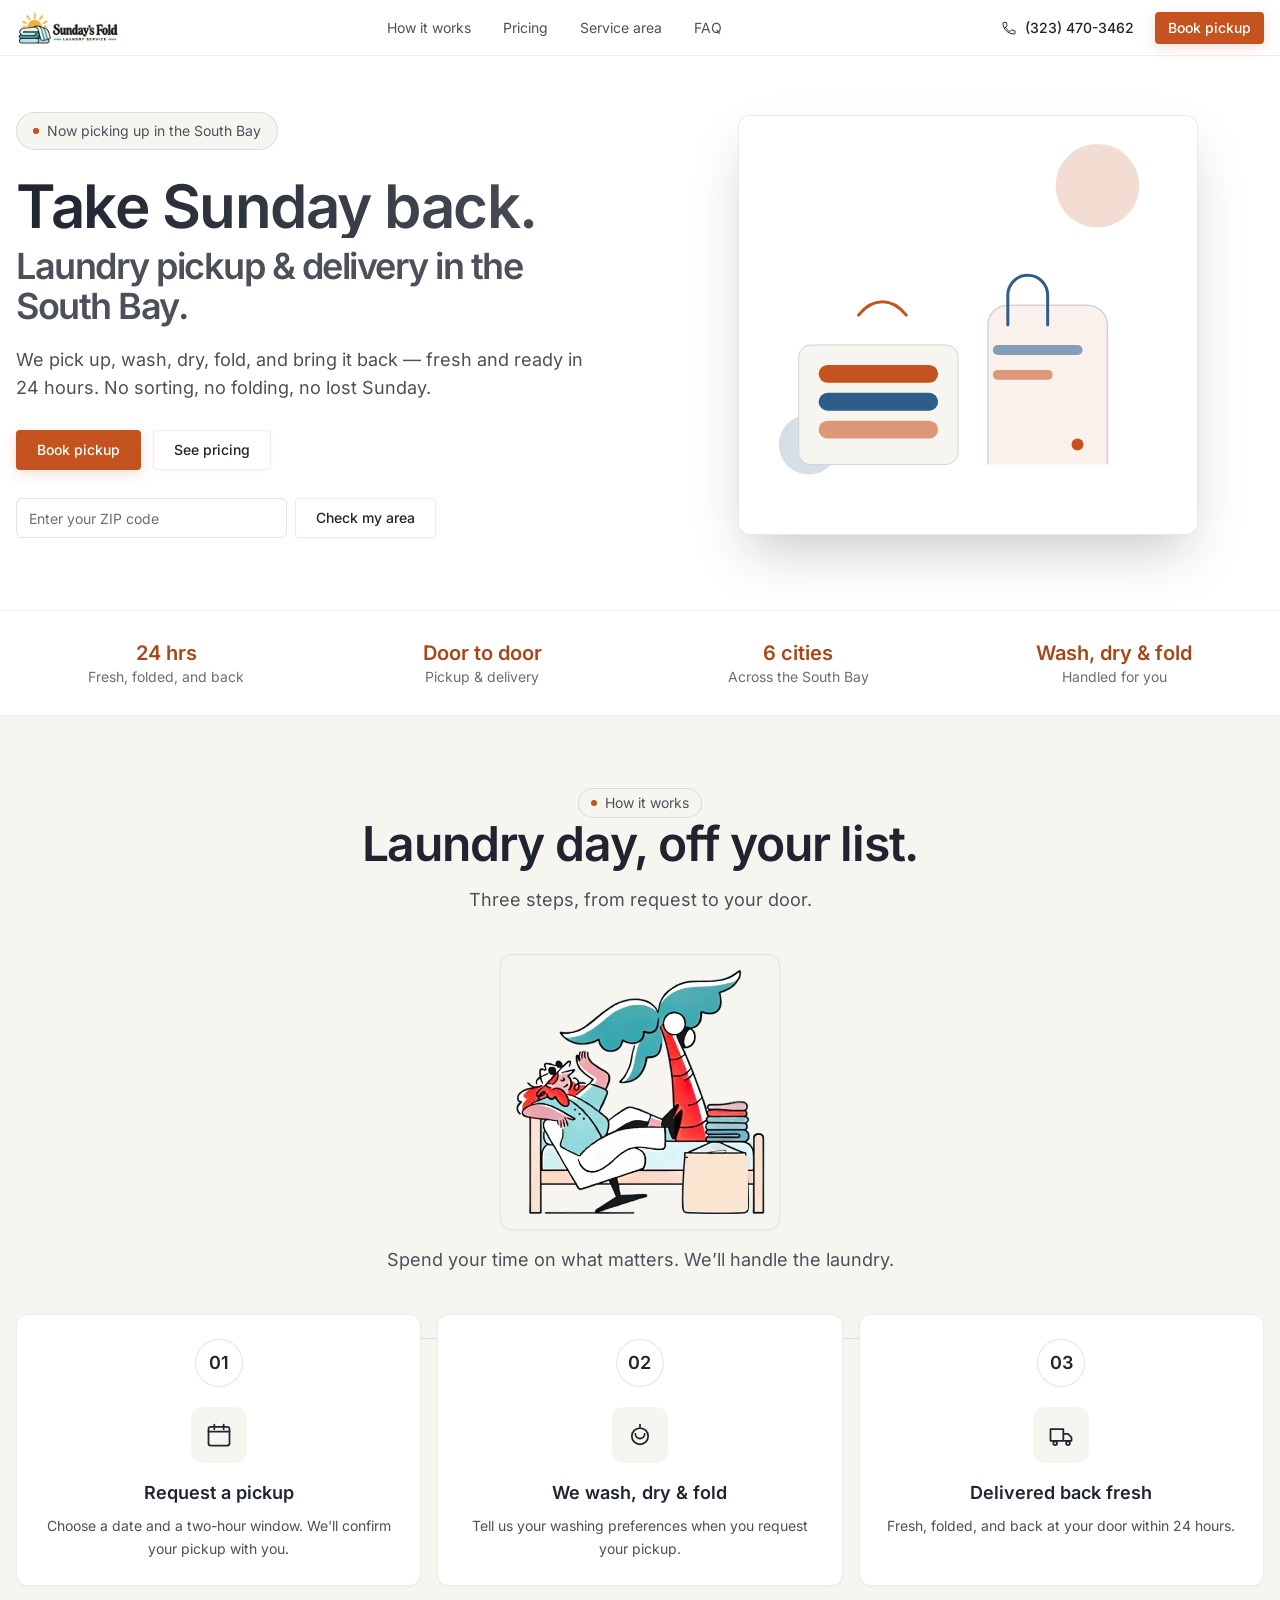
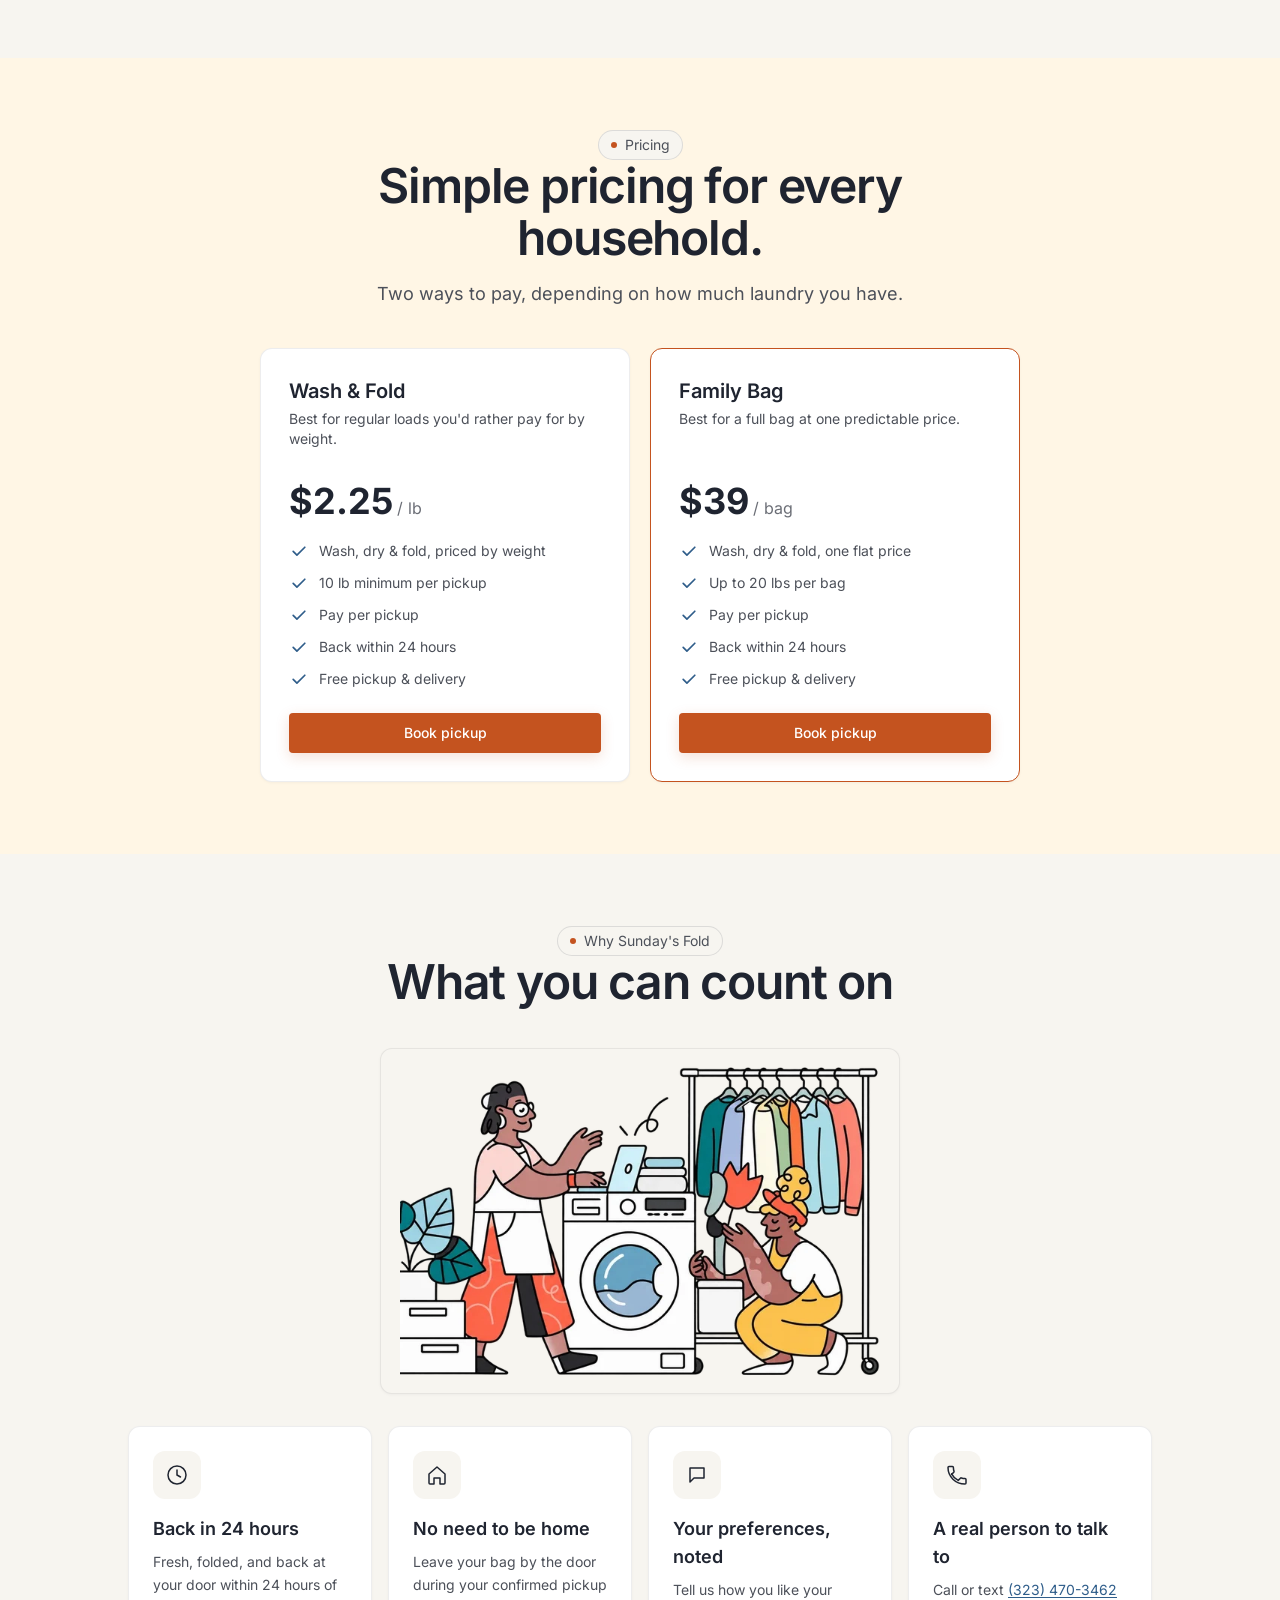
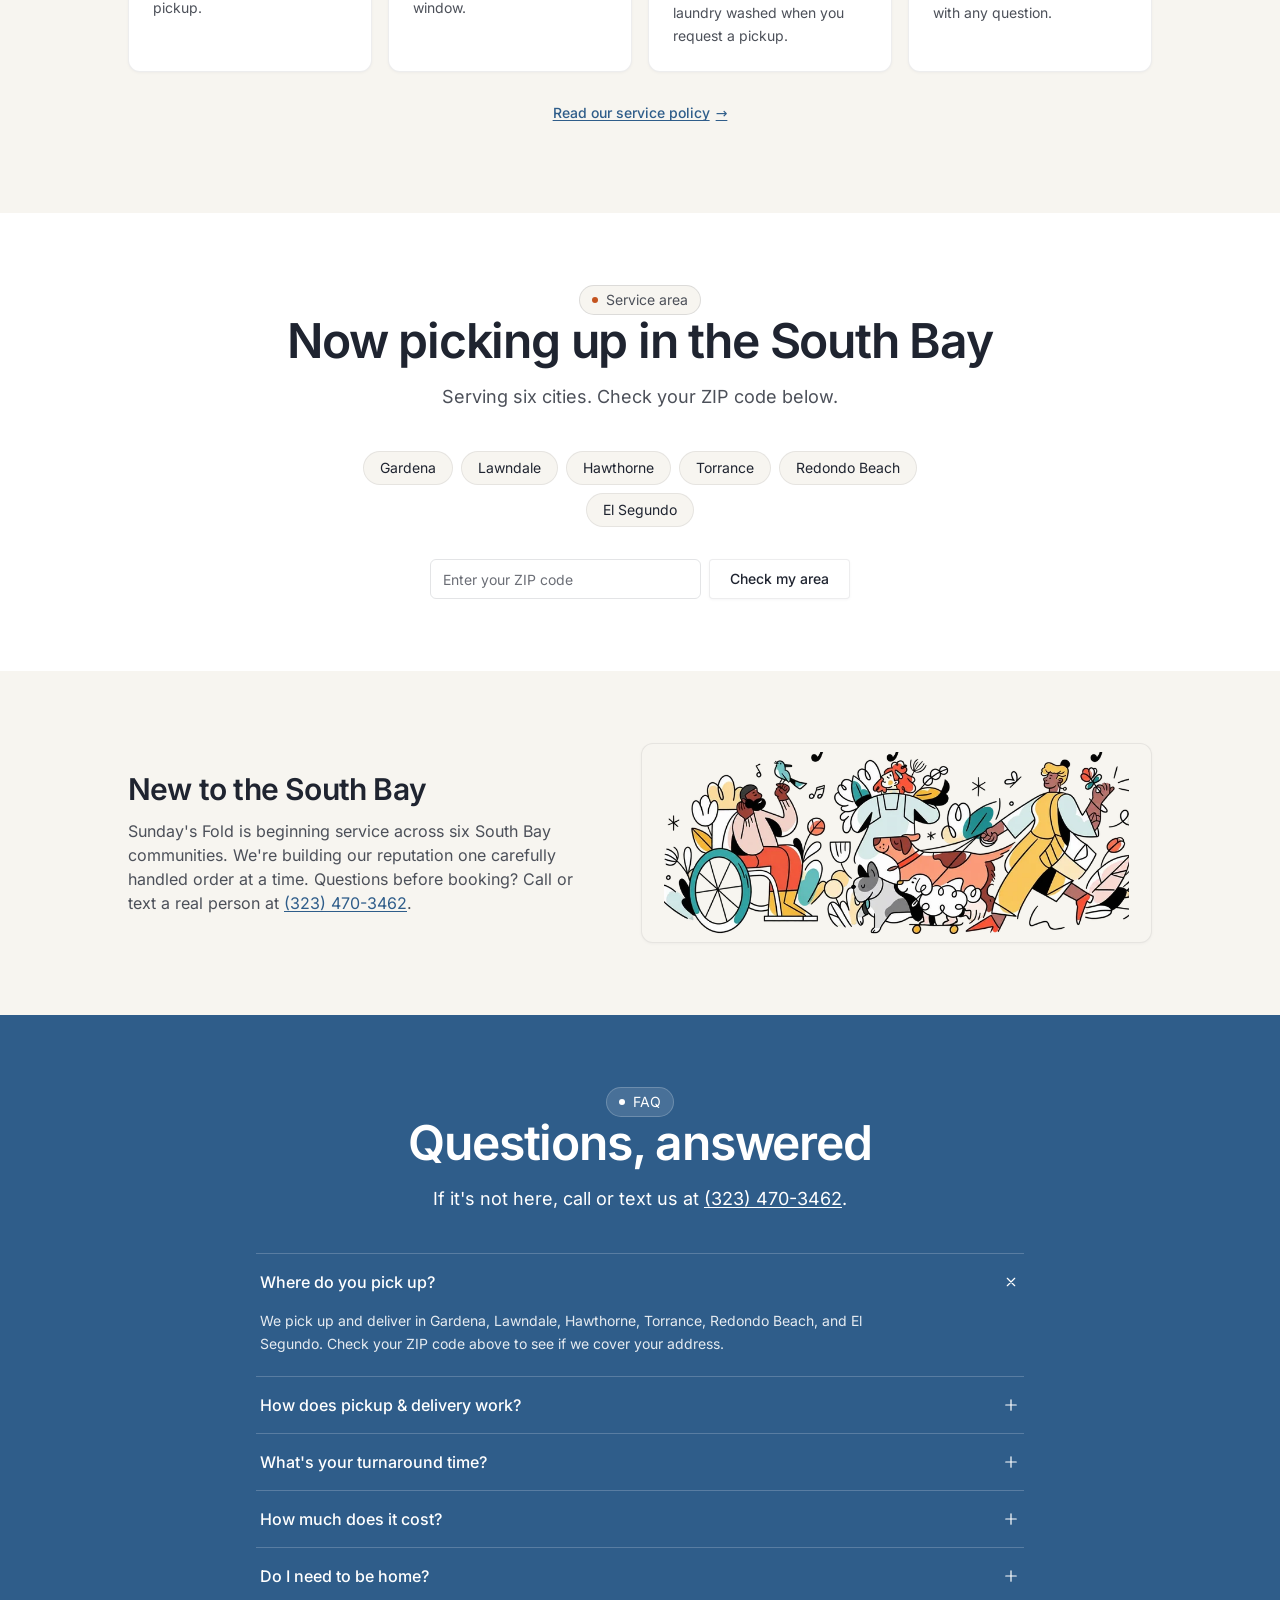
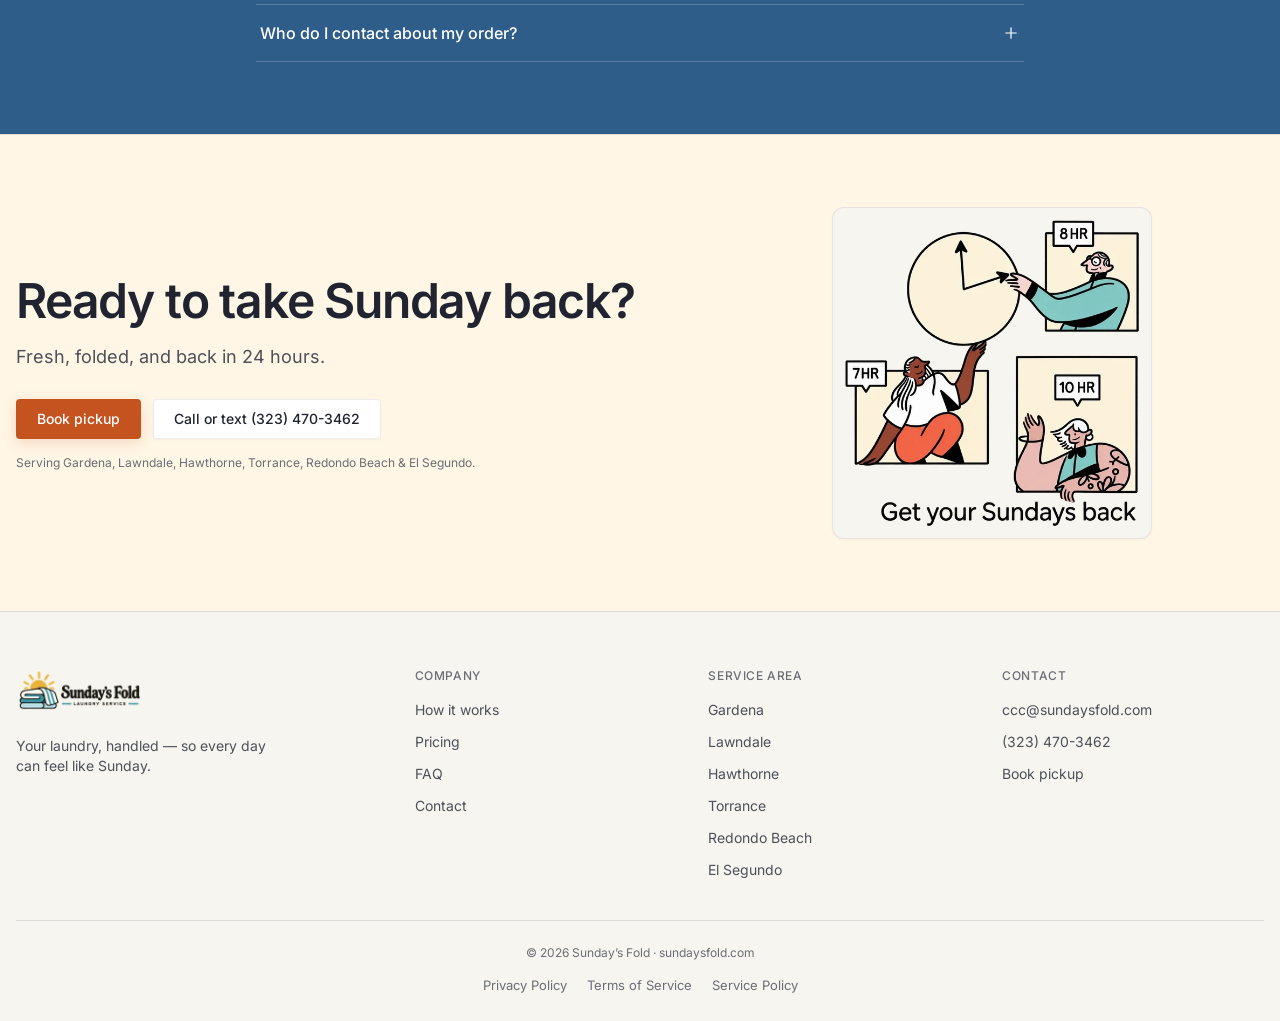
==== commit 1da17c9a: "Prepublication revision: remove internal notes, fix forms, reveal, and deploy leak Blockers fixed (e" ====
--- a/index.html
+++ b/index.html
@@ -4,39 +4,44 @@
 <meta charset="utf-8">
 <meta name="viewport" content="width=device-width, initial-scale=1">
 <title>Home | Sunday's Fold — Laundry Pickup &amp; Delivery in the South Bay</title>
-<meta name="description" content="Laundry pickup &amp; delivery, plus wash, dry &amp; fold, in Gardena, Lawndale, Hawthorne, Torrance, Redondo Beach and El Segundo. Fresh, folded, and back in 24 hours.">
-<link rel="icon" type="image/png" href="assets/favicon.png">
-<!-- Canonical points at the current live site. If a custom domain (e.g.
-     sundaysfold.com) is set up later, this and the JSON-LD url below should
-     be updated to match -- owner to confirm. -->
+<meta name="description" content="Laundry pickup &amp; delivery with wash, dry &amp; fold in Gardena, Lawndale, Hawthorne, Torrance, Redondo Beach and El Segundo. Fresh, folded, and back in 24 hours.">
 <link rel="canonical" href="https://jrdiaz426.github.io/juan/">
+<link rel="icon" type="image/png" sizes="32x32" href="assets/favicon-32.png">
+<link rel="apple-touch-icon" href="assets/apple-touch-icon.png">
+<meta name="theme-color" content="#FFFFFF">
 <meta property="og:type" content="website">
 <meta property="og:site_name" content="Sunday's Fold">
-<meta property="og:title" content="Sunday's Fold — Laundry Pickup & Delivery in the South Bay">
-<meta property="og:description" content="Laundry pickup & delivery, plus wash, dry & fold, in Gardena, Lawndale, Hawthorne, Torrance, Redondo Beach and El Segundo.">
+<meta property="og:title" content="Sunday's Fold — Laundry Pickup &amp; Delivery in the South Bay">
+<meta property="og:description" content="Laundry pickup &amp; delivery with wash, dry &amp; fold in Gardena, Lawndale, Hawthorne, Torrance, Redondo Beach and El Segundo.">
 <meta property="og:url" content="https://jrdiaz426.github.io/juan/">
-<meta property="og:image" content="https://jrdiaz426.github.io/juan/assets/img/community-banner.webp">
+<meta property="og:image" content="https://jrdiaz426.github.io/juan/assets/og-image.jpg">
+<meta property="og:image:width" content="1200">
+<meta property="og:image:height" content="630">
+<meta property="og:image:alt" content="The Sunday's Fold logo above an illustration of neighbors and their dogs out enjoying the day">
 <meta name="twitter:card" content="summary_large_image">
+<link rel="preload" href="assets/fonts/inter-latin-400-normal.woff2" as="font" type="font/woff2" crossorigin>
+<link rel="preload" href="assets/fonts/inter-latin-600-normal.woff2" as="font" type="font/woff2" crossorigin>
 <link rel="stylesheet" href="css/tokens.css">
 <link rel="stylesheet" href="css/site.css">
-<script>document.documentElement.className += ' js';</script>
 <script type="application/ld+json">
 {
   "@context": "https://schema.org",
   "@type": "LocalBusiness",
   "name": "Sunday's Fold",
-  "url": "https://jrdiaz426.github.io/juan/",
+  "description": "Laundry pickup and delivery; wash, dry and fold.",
+  "url": "https://sundaysfold.com",
+  "logo": "https://jrdiaz426.github.io/juan/assets/img/logo-horizontal.webp",
+  "image": "https://jrdiaz426.github.io/juan/assets/og-image.jpg",
   "email": "ccc@sundaysfold.com",
   "telephone": "+13234703462",
   "areaServed": [
-    { "@type": "City", "name": "Gardena" },
-    { "@type": "City", "name": "Lawndale" },
-    { "@type": "City", "name": "Hawthorne" },
-    { "@type": "City", "name": "Torrance" },
-    { "@type": "City", "name": "Redondo Beach" },
-    { "@type": "City", "name": "El Segundo" }
-  ],
-  "priceRange": "$$"
+    { "@type": "City", "name": "Gardena", "containedInPlace": { "@type": "State", "name": "California" } },
+    { "@type": "City", "name": "Lawndale", "containedInPlace": { "@type": "State", "name": "California" } },
+    { "@type": "City", "name": "Hawthorne", "containedInPlace": { "@type": "State", "name": "California" } },
+    { "@type": "City", "name": "Torrance", "containedInPlace": { "@type": "State", "name": "California" } },
+    { "@type": "City", "name": "Redondo Beach", "containedInPlace": { "@type": "State", "name": "California" } },
+    { "@type": "City", "name": "El Segundo", "containedInPlace": { "@type": "State", "name": "California" } }
+  ]
 }
 </script>
 </head>
@@ -45,8 +50,8 @@
 
 <header class="nav" id="site-nav">
   <div class="nav-inner">
-    <a class="logo" href="index.html" aria-label="Sunday's Fold home">
-      <img class="logo-img" src="assets/img/logo-horizontal.webp" alt="Sunday's Fold Laundry Service" width="619" height="214">
+    <a class="logo" href="index.html">
+      <img class="logo-img" src="assets/img/logo-horizontal-260.webp" srcset="assets/img/logo-horizontal-260.webp 260w, assets/img/logo-horizontal.webp 619w" sizes="104px" alt="Sunday's Fold home" width="260" height="90">
     </a>
     <nav class="nav-links" aria-label="Primary">
       <a href="#how-it-works">How it works</a>
@@ -55,7 +60,7 @@
       <a href="#faq">FAQ</a>
     </nav>
     <div class="nav-actions">
-      <a class="btn btn-ghost nav-phone" href="tel:+13234703462" aria-label="Call (323) 470-3462">
+      <a class="btn btn-ghost nav-phone" href="tel:+13234703462">
         <svg width="16" height="16" viewBox="0 0 24 24" fill="none" aria-hidden="true"><path d="M6.6 10.8c1.4 2.8 3.8 5.1 6.6 6.6l2.2-2.2c.3-.3.7-.4 1-.2 1.1.4 2.3.6 3.6.6.6 0 1 .4 1 1V20c0 .6-.4 1-1 1C10.4 21 3 13.6 3 4.6c0-.6.4-1 1-1H7.4c.6 0 1 .4 1 1 0 1.3.2 2.5.6 3.6.1.4 0 .8-.2 1l-2.2 2.2z" stroke="currentColor" stroke-width="1.5" stroke-linecap="round" stroke-linejoin="round"/></svg>
         (323) 470-3462
       </a>
@@ -63,60 +68,56 @@
         <svg width="18" height="18" viewBox="0 0 24 24" fill="none" aria-hidden="true"><path d="M6.6 10.8c1.4 2.8 3.8 5.1 6.6 6.6l2.2-2.2c.3-.3.7-.4 1-.2 1.1.4 2.3.6 3.6.6.6 0 1 .4 1 1V20c0 .6-.4 1-1 1C10.4 21 3 13.6 3 4.6c0-.6.4-1 1-1H7.4c.6 0 1 .4 1 1 0 1.3.2 2.5.6 3.6.1.4 0 .8-.2 1l-2.2 2.2z" stroke="currentColor" stroke-width="1.5" stroke-linecap="round" stroke-linejoin="round"/></svg>
       </a>
       <a class="btn btn-primary btn-sm" href="contact.html#book">Book pickup</a>
-      <button class="icon-btn icon-btn--menu nav-toggle" id="nav-toggle" aria-label="Open menu" aria-expanded="false" aria-controls="mobile-menu">
+      <button class="icon-btn icon-btn--menu nav-toggle" id="nav-toggle" aria-label="Open menu" aria-expanded="false" aria-controls="mobile-menu" hidden>
         <svg width="20" height="20" viewBox="0 0 24 24" fill="none" aria-hidden="true"><path d="M4 7h16M4 12h16M4 17h16" stroke="currentColor" stroke-width="1.6" stroke-linecap="round"/></svg>
       </button>
     </div>
   </div>
 </header>
-<div class="mobile-menu" id="mobile-menu" aria-hidden="true">
+<div class="mobile-menu" id="mobile-menu" role="dialog" aria-modal="true" aria-labelledby="mobile-menu-title" aria-hidden="true" tabindex="-1">
   <div class="mobile-menu-header">
-    <span class="mobile-menu-title">Menu</span>
+    <span class="mobile-menu-title" id="mobile-menu-title">Menu</span>
     <button class="icon-btn" id="mobile-menu-close" aria-label="Close menu">
       <svg width="18" height="18" viewBox="0 0 24 24" fill="none" aria-hidden="true"><path d="M6 6l12 12M18 6L6 18" stroke="currentColor" stroke-width="1.6" stroke-linecap="round"/></svg>
     </button>
   </div>
-  <a href="#how-it-works">How it works</a>
-  <a href="#pricing">Pricing</a>
-  <a href="#service-area">Service area</a>
-  <a href="#faq">FAQ</a>
-  <a href="contact.html">Contact</a>
-  <a href="tel:+13234703462">(323) 470-3462</a>
+  <nav aria-label="Mobile">
+    <a href="#how-it-works">How it works</a>
+    <a href="#pricing">Pricing</a>
+    <a href="#service-area">Service area</a>
+    <a href="#faq">FAQ</a>
+    <a href="contact.html#book">Book pickup</a>
+    <a href="tel:+13234703462">Call or text (323) 470-3462</a>
+  </nav>
 </div>
 <div class="mobile-menu-backdrop" id="mobile-menu-backdrop"></div>
 
 <main id="main">
 
-  <!-- Hero -->
-  <section class="hero">
+  <!-- 1. Hero -->
+  <section class="hero" aria-labelledby="hero-title">
     <div class="container hero-grid">
       <div class="hero-copy">
         <span class="pill pill--hero"><span class="dot ping-dot" aria-hidden="true"></span>Now picking up in the South Bay</span>
-        <h1 class="display"><span class="gradient-line">Take Sunday back.</span></h1>
+        <h1 class="display" id="hero-title"><span class="gradient-line">Take Sunday back.</span></h1>
         <p class="display-sub">Laundry pickup &amp; delivery in the South Bay.</p>
         <p class="lead">We pick up, wash, dry, fold, and bring it back — fresh and ready in 24 hours. No sorting, no folding, no lost Sunday.</p>
         <div class="hero-actions">
           <a class="btn btn-primary" href="contact.html#book">Book pickup</a>
           <a class="btn btn-secondary" href="#pricing">See pricing</a>
         </div>
-        <div data-zip-checker>
+        <div data-zip-checker hidden>
           <form class="zip-checker" novalidate>
-            <label class="visually-hidden" for="hero-zip">Check your zip code</label>
-            <input class="input" id="hero-zip" name="zip" type="text" inputmode="numeric" pattern="[0-9]*" maxlength="5" placeholder="Enter your zip code">
-            <button class="btn btn-outline" type="submit">Check my area</button>
+            <label class="visually-hidden" for="hero-zip">ZIP code</label>
+            <input class="input" id="hero-zip" name="zip" type="text" inputmode="numeric" autocomplete="postal-code" pattern="[0-9]*" maxlength="5" placeholder="Enter your ZIP code">
+            <button class="btn btn-secondary" type="submit">Check my area</button>
           </form>
           <p class="zip-result body-sm" role="status" aria-live="polite"></p>
-          <form class="zip-result-form" id="hero-notify-form">
-            <label class="visually-hidden" for="hero-notify-email">Email address</label>
-            <input class="input" id="hero-notify-email" name="email" type="email" placeholder="you@email.com" required>
-            <button class="btn btn-outline" type="submit">Notify me</button>
-          </form>
-          <p class="form-status caption" aria-live="polite"></p>
         </div>
       </div>
       <div class="hero-visual">
         <div class="hero-image-frame">
-          <svg class="hero-illustration" viewBox="0 0 460 420" xmlns="http://www.w3.org/2000/svg" role="img" aria-label="Illustration of a folded laundry stack and a laundry bag">
+          <svg class="hero-illustration" viewBox="0 0 460 420" xmlns="http://www.w3.org/2000/svg" aria-hidden="true" focusable="false" width="460" height="420">
             <rect width="460" height="420" fill="#FFFFFF"/>
             <circle cx="360" cy="70" r="42" fill="#F3DDD2"/>
             <circle cx="70" cy="330" r="30" fill="#D5DFE8"/>
@@ -136,173 +137,149 @@
     </div>
   </section>
 
-  <!-- Trust bar -->
-  <section class="trust-bar">
-    <div class="container trust-grid">
-      <div class="trust-item"><p class="title-lg">24 hrs</p><p class="body-sm" style="color:var(--text-muted)">Standard turnaround</p></div>
-      <div class="trust-item"><p class="title-lg">Free</p><p class="body-sm" style="color:var(--text-muted)">Pickup &amp; delivery</p></div>
-      <div class="trust-item"><p class="title-lg">6 cities</p><p class="body-sm" style="color:var(--text-muted)">Across the South Bay</p></div>
-      <div class="trust-item"><p class="title-lg">Real people</p><p class="body-sm" style="color:var(--text-muted)">Not a drop box</p></div>
-    </div>
-  </section>
-
-  <!-- Opening value banner -->
-  <div class="divider-banner-wrap">
-    <div class="img-frame divider-banner reveal">
-      <img src="assets/img/community-banner.webp" alt="Neighbors and their dogs out enjoying the day together in the South Bay, with the words Laundry day made easy" width="1674" height="654" loading="lazy" fetchpriority="high">
-    </div>
-  </div>
-
-  <!-- How it works -->
-  <section class="section section--paper" id="how-it-works">
+  <!-- 2. Trust indicators -->
+  <section class="trust-bar" aria-label="At a glance">
+    <ul class="container trust-grid">
+      <li class="trust-item"><p class="title-lg">24 hrs</p><p class="body-sm">Fresh, folded, and back</p></li>
+      <li class="trust-item"><p class="title-lg">Door to door</p><p class="body-sm">Pickup &amp; delivery</p></li>
+      <li class="trust-item"><p class="title-lg">6 cities</p><p class="body-sm">Across the South Bay</p></li>
+      <li class="trust-item"><p class="title-lg">Wash, dry &amp; fold</p><p class="body-sm">Handled for you</p></li>
+    </ul>
+  </section>
+
+  <!-- 3. How it works -->
+  <section class="section section--paper" id="how-it-works" aria-labelledby="how-title">
     <div class="container">
       <div class="section-header reveal">
         <span class="pill"><span class="dot" aria-hidden="true"></span>How it works</span>
-        <h2 class="heading-2">Three steps. No fine print.</h2>
-        <p class="lead">Book online, leave your bag, get it back fresh. That's the whole process.</p>
+        <h2 class="heading-2" id="how-title">Laundry day, off your list.</h2>
+        <p class="lead">Three steps, from request to your door.</p>
       </div>
       <div class="img-frame howitworks-visual reveal">
-        <img src="assets/img/laundry-bag.webp" alt="A person relaxing on a bench with feet up next to a stack of folded laundry and a laundry bag" width="848" height="836" loading="lazy">
-      </div>
-      <p class="lead howitworks-caption reveal-slide">Spend your time on what matters. We&rsquo;ll handle the laundry.</p>
-      <div class="grid grid--3 step-row reveal-stagger">
-        <div class="card step-card">
-          <div class="step-numeral">01</div>
+        <img src="assets/img/laundry-bag-480.webp" srcset="assets/img/laundry-bag-480.webp 480w, assets/img/laundry-bag.webp 848w" sizes="280px" alt="" width="480" height="473" loading="lazy" decoding="async">
+      </div>
+      <p class="lead howitworks-caption reveal">Spend your time on what matters. We&rsquo;ll handle the laundry.</p>
+      <ol class="grid grid--3 step-row reveal-stagger">
+        <li class="card step-card">
+          <div class="step-numeral" aria-hidden="true">01</div>
           <div class="icon-tile icon-tile--lg" aria-hidden="true">
             <svg width="28" height="28" viewBox="0 0 24 24" fill="none"><rect x="3" y="5" width="18" height="16" rx="2" stroke="currentColor" stroke-width="1.5"/><path d="M3 9h18M8 3v4M16 3v4" stroke="currentColor" stroke-width="1.5" stroke-linecap="round"/></svg>
           </div>
-          <h3 class="card-title">Schedule a pickup</h3>
-          <p class="body">Pick a date and a two-hour window. We'll text you when we're on the way.</p>
-        </div>
-        <div class="card step-card">
-          <div class="step-numeral">02</div>
+          <h3 class="card-title">Request a pickup</h3>
+          <p class="body">Choose a date and a two-hour window. We'll confirm your pickup with you.</p>
+        </li>
+        <li class="card step-card">
+          <div class="step-numeral" aria-hidden="true">02</div>
           <div class="icon-tile icon-tile--lg" aria-hidden="true">
             <svg width="28" height="28" viewBox="0 0 24 24" fill="none"><circle cx="12" cy="13" r="7" stroke="currentColor" stroke-width="1.5"/><path d="M12 3v2M8 11a4 4 0 0 0 8 0" stroke="currentColor" stroke-width="1.5" stroke-linecap="round"/></svg>
           </div>
           <h3 class="card-title">We wash, dry &amp; fold</h3>
-          <p class="body">Sorted by color and care, washed to your preferences, folded by hand.</p>
-        </div>
-        <div class="card step-card">
-          <div class="step-numeral">03</div>
+          <p class="body">Tell us your washing preferences when you request your pickup.</p>
+        </li>
+        <li class="card step-card">
+          <div class="step-numeral" aria-hidden="true">03</div>
           <div class="icon-tile icon-tile--lg" aria-hidden="true">
             <svg width="28" height="28" viewBox="0 0 24 24" fill="none"><path d="M3 7h11v10H3zM14 11h4l3 3v3h-7z" stroke="currentColor" stroke-width="1.5" stroke-linejoin="round"/><circle cx="7" cy="19" r="1.6" stroke="currentColor" stroke-width="1.5"/><circle cx="18" cy="19" r="1.6" stroke="currentColor" stroke-width="1.5"/></svg>
           </div>
           <h3 class="card-title">Delivered back fresh</h3>
-          <p class="body">Folded, bagged, and back at your door within 24 hours.</p>
-        </div>
-      </div>
-    </div>
-  </section>
-
-  <!-- Pricing -->
-  <section class="section section--cream" id="pricing">
+          <p class="body">Fresh, folded, and back at your door within 24 hours.</p>
+        </li>
+      </ol>
+    </div>
+  </section>
+
+  <!-- 4. Pricing -->
+  <section class="section section--cream" id="pricing" aria-labelledby="pricing-title">
     <div class="container">
       <div class="section-header reveal">
         <span class="pill"><span class="dot" aria-hidden="true"></span>Pricing</span>
-        <h2 class="heading-2">Simple pricing for every household.</h2>
-        <p class="lead">No hidden fees, no minimums you weren't told about. Cancel a pickup any time before it's picked up.</p>
-      </div>
-      <div class="grid grid--3 pricing-grid reveal-stagger">
-        <div class="card pricing-card">
-          <p class="title-lg">Wash &amp; Fold</p>
-          <p class="body-sm tagline" style="color:var(--text-secondary)">Pay by the pound — great for regular loads.</p>
-          <div class="pricing-price"><span class="price">$2.25</span><span class="body-md" style="color:var(--text-muted)">/ lb</span></div>
+        <h2 class="heading-2" id="pricing-title">Simple pricing for every household.</h2>
+        <p class="lead">Two ways to pay, depending on how much laundry you have.</p>
+      </div>
+      <div class="grid grid--2 pricing-grid reveal-stagger">
+        <article class="card pricing-card" aria-labelledby="plan-wash-fold">
+          <h3 class="title-lg" id="plan-wash-fold">Wash &amp; Fold</h3>
+          <p class="body-sm tagline">Best for regular loads you'd rather pay for by weight.</p>
+          <p class="pricing-price"><span class="price">$2.25</span><span class="body-md">/ lb</span></p>
           <ul class="pricing-checklist">
+            <li><svg width="20" height="20" viewBox="0 0 24 24" fill="none" aria-hidden="true"><path d="M5 12.5l4.5 4.5L19 7.5" stroke="currentColor" stroke-width="2" stroke-linecap="round" stroke-linejoin="round"/></svg>Wash, dry &amp; fold, priced by weight</li>
             <li><svg width="20" height="20" viewBox="0 0 24 24" fill="none" aria-hidden="true"><path d="M5 12.5l4.5 4.5L19 7.5" stroke="currentColor" stroke-width="2" stroke-linecap="round" stroke-linejoin="round"/></svg>10 lb minimum per pickup</li>
+            <li><svg width="20" height="20" viewBox="0 0 24 24" fill="none" aria-hidden="true"><path d="M5 12.5l4.5 4.5L19 7.5" stroke="currentColor" stroke-width="2" stroke-linecap="round" stroke-linejoin="round"/></svg>Pay per pickup</li>
+            <li><svg width="20" height="20" viewBox="0 0 24 24" fill="none" aria-hidden="true"><path d="M5 12.5l4.5 4.5L19 7.5" stroke="currentColor" stroke-width="2" stroke-linecap="round" stroke-linejoin="round"/></svg>Back within 24 hours</li>
             <li><svg width="20" height="20" viewBox="0 0 24 24" fill="none" aria-hidden="true"><path d="M5 12.5l4.5 4.5L19 7.5" stroke="currentColor" stroke-width="2" stroke-linecap="round" stroke-linejoin="round"/></svg>Free pickup &amp; delivery</li>
-            <li><svg width="20" height="20" viewBox="0 0 24 24" fill="none" aria-hidden="true"><path d="M5 12.5l4.5 4.5L19 7.5" stroke="currentColor" stroke-width="2" stroke-linecap="round" stroke-linejoin="round"/></svg>24-hour turnaround</li>
           </ul>
-          <a class="btn btn-outline btn-block" href="contact.html?plan=wash-fold#book">Book pickup</a>
-        </div>
-        <div class="card card--featured pricing-card">
-          <span class="badge badge-primary">Most popular</span>
-          <p class="title-lg">Family Bag</p>
-          <p class="body-sm tagline" style="color:var(--text-secondary)">One flat price, up to 20 lbs per bag.</p>
-          <div class="pricing-price"><span class="price">$39</span><span class="body-md" style="color:var(--text-muted)">/ bag</span></div>
+          <a class="btn btn-primary btn-block" href="contact.html?plan=wash-fold#book">Book pickup<span class="visually-hidden">: Wash &amp; Fold</span></a>
+        </article>
+        <article class="card card--featured pricing-card" aria-labelledby="plan-family-bag">
+          <h3 class="title-lg" id="plan-family-bag">Family Bag</h3>
+          <p class="body-sm tagline">Best for a full bag at one predictable price.</p>
+          <p class="pricing-price"><span class="price">$39</span><span class="body-md">/ bag</span></p>
           <ul class="pricing-checklist">
+            <li><svg width="20" height="20" viewBox="0 0 24 24" fill="none" aria-hidden="true"><path d="M5 12.5l4.5 4.5L19 7.5" stroke="currentColor" stroke-width="2" stroke-linecap="round" stroke-linejoin="round"/></svg>Wash, dry &amp; fold, one flat price</li>
             <li><svg width="20" height="20" viewBox="0 0 24 24" fill="none" aria-hidden="true"><path d="M5 12.5l4.5 4.5L19 7.5" stroke="currentColor" stroke-width="2" stroke-linecap="round" stroke-linejoin="round"/></svg>Up to 20 lbs per bag</li>
+            <li><svg width="20" height="20" viewBox="0 0 24 24" fill="none" aria-hidden="true"><path d="M5 12.5l4.5 4.5L19 7.5" stroke="currentColor" stroke-width="2" stroke-linecap="round" stroke-linejoin="round"/></svg>Pay per pickup</li>
+            <li><svg width="20" height="20" viewBox="0 0 24 24" fill="none" aria-hidden="true"><path d="M5 12.5l4.5 4.5L19 7.5" stroke="currentColor" stroke-width="2" stroke-linecap="round" stroke-linejoin="round"/></svg>Back within 24 hours</li>
             <li><svg width="20" height="20" viewBox="0 0 24 24" fill="none" aria-hidden="true"><path d="M5 12.5l4.5 4.5L19 7.5" stroke="currentColor" stroke-width="2" stroke-linecap="round" stroke-linejoin="round"/></svg>Free pickup &amp; delivery</li>
-            <li><svg width="20" height="20" viewBox="0 0 24 24" fill="none" aria-hidden="true"><path d="M5 12.5l4.5 4.5L19 7.5" stroke="currentColor" stroke-width="2" stroke-linecap="round" stroke-linejoin="round"/></svg>24-hour turnaround</li>
-            <li><svg width="20" height="20" viewBox="0 0 24 24" fill="none" aria-hidden="true"><path d="M5 12.5l4.5 4.5L19 7.5" stroke="currentColor" stroke-width="2" stroke-linecap="round" stroke-linejoin="round"/></svg>Set your wash preferences once</li>
           </ul>
-          <a class="btn btn-primary btn-md btn-block" href="contact.html?plan=family-bag#book">Book pickup</a>
-        </div>
-        <div class="card pricing-card">
-          <p class="title-lg">Weekly Subscription</p>
-          <p class="body-sm tagline" style="color:var(--text-secondary)">Recurring pickup, priority scheduling.</p>
-          <div class="pricing-price"><span class="price">$89</span><span class="body-md" style="color:var(--text-muted)">/ mo</span></div>
-          <ul class="pricing-checklist">
-            <li><svg width="20" height="20" viewBox="0 0 24 24" fill="none" aria-hidden="true"><path d="M5 12.5l4.5 4.5L19 7.5" stroke="currentColor" stroke-width="2" stroke-linecap="round" stroke-linejoin="round"/></svg>One pickup every week, up to 25 lbs</li>
-            <li><svg width="20" height="20" viewBox="0 0 24 24" fill="none" aria-hidden="true"><path d="M5 12.5l4.5 4.5L19 7.5" stroke="currentColor" stroke-width="2" stroke-linecap="round" stroke-linejoin="round"/></svg>Priority scheduling</li>
-            <li><svg width="20" height="20" viewBox="0 0 24 24" fill="none" aria-hidden="true"><path d="M5 12.5l4.5 4.5L19 7.5" stroke="currentColor" stroke-width="2" stroke-linecap="round" stroke-linejoin="round"/></svg>Pause or cancel any time</li>
-          </ul>
-          <a class="btn btn-outline btn-block" href="contact.html?plan=weekly-subscription#book">Book pickup</a>
-        </div>
-      </div>
-      <div class="dev-note" style="max-width:1024px;margin-left:auto;margin-right:auto;">
-        <svg width="16" height="16" viewBox="0 0 24 24" fill="none" aria-hidden="true"><path d="M12 9v4m0 4h.01M10.3 3.9L2.5 17a1.5 1.5 0 0 0 1.3 2.2h16.4a1.5 1.5 0 0 0 1.3-2.2L13.7 3.9a1.5 1.5 0 0 0-2.6 0z" stroke="currentColor" stroke-width="1.5" stroke-linecap="round" stroke-linejoin="round"/></svg>
-        <span><strong>For owner review:</strong> the $89/mo Weekly Subscription (up to 25 lbs/pickup, weekly) works out to roughly 100&ndash;125 lbs/month for $89, versus about $225&ndash;$281 at the $2.25/lb Wash &amp; Fold rate. Please confirm this margin is intended before this plan is promoted further.</span>
-      </div>
-    </div>
-  </section>
-
-  <!-- Why us -->
-  <section class="section section--paper" id="why-us">
+          <a class="btn btn-primary btn-block" href="contact.html?plan=family-bag#book">Book pickup<span class="visually-hidden">: Family Bag</span></a>
+        </article>
+      </div>
+    </div>
+  </section>
+
+  <!-- 5. Why customers can trust the service -->
+  <section class="section section--paper" id="why-us" aria-labelledby="why-title">
     <div class="container">
       <div class="section-header reveal">
-        <span class="pill"><span class="dot" aria-hidden="true"></span>Why us</span>
-        <h2 class="heading-2">We treat every bag like it's our own.</h2>
-        <p class="lead">A handful of things that make the week easier, not louder.</p>
+        <span class="pill"><span class="dot" aria-hidden="true"></span>Why Sunday's Fold</span>
+        <h2 class="heading-2" id="why-title">What you can count on</h2>
       </div>
       <div class="img-frame whyus-visual reveal">
-        <img src="assets/img/why-us-couple.webp" alt="A person loading a washing machine while another sorts freshly washed clothes on a rolling rack" width="1254" height="836" loading="lazy">
-      </div>
-      <div class="grid grid--4 feature-grid reveal-stagger">
-        <div class="card feature-card">
-          <div class="icon-tile" aria-hidden="true">
-            <svg width="24" height="24" viewBox="0 0 24 24" fill="none"><path d="M3 12l3-7h12l3 7M3 12v7a1 1 0 0 0 1 1h16a1 1 0 0 0 1-1v-7M3 12h18" stroke="currentColor" stroke-width="1.5" stroke-linejoin="round"/></svg>
-          </div>
-          <h3 class="card-title">Free pickup &amp; delivery</h3>
-          <p class="body">No extra fee for pickup &amp; delivery. It's included on every plan.</p>
-        </div>
-        <div class="card feature-card">
+        <img src="assets/img/why-us-couple-640.webp" srcset="assets/img/why-us-couple-640.webp 640w, assets/img/why-us-couple.webp 1254w" sizes="(max-width: 560px) calc(100vw - 32px), 520px" alt="" width="640" height="427" loading="lazy" decoding="async">
+      </div>
+      <ul class="grid grid--4 feature-grid reveal-stagger">
+        <li class="card feature-card">
           <div class="icon-tile" aria-hidden="true">
             <svg width="24" height="24" viewBox="0 0 24 24" fill="none"><circle cx="12" cy="12" r="9" stroke="currentColor" stroke-width="1.5"/><path d="M12 7v5l3.5 2" stroke="currentColor" stroke-width="1.5" stroke-linecap="round"/></svg>
           </div>
-          <h3 class="card-title">24-hour turnaround</h3>
-          <p class="body">Schedule a pickup and we'll wash, dry, fold, and have it back at your door within 24 hours.</p>
-        </div>
-        <div class="card feature-card">
+          <h3 class="card-title">Back in 24 hours</h3>
+          <p class="body">Fresh, folded, and back at your door within 24 hours of pickup.</p>
+        </li>
+        <li class="card feature-card">
           <div class="icon-tile" aria-hidden="true">
-            <svg width="24" height="24" viewBox="0 0 24 24" fill="none"><path d="M12 21s-7-4.5-9.5-9A5.5 5.5 0 0 1 12 6a5.5 5.5 0 0 1 9.5 6c-2.5 4.5-9.5 9-9.5 9z" stroke="currentColor" stroke-width="1.5" stroke-linejoin="round"/></svg>
-          </div>
-          <h3 class="card-title">Real people, real care</h3>
-          <p class="body">We ask about your preferences and remember them for next time.</p>
-        </div>
-        <div class="card feature-card">
+            <svg width="24" height="24" viewBox="0 0 24 24" fill="none"><path d="M4 11l8-7 8 7v9a1 1 0 0 1-1 1h-4v-6h-6v6H5a1 1 0 0 1-1-1z" stroke="currentColor" stroke-width="1.5" stroke-linejoin="round"/></svg>
+          </div>
+          <h3 class="card-title">No need to be home</h3>
+          <p class="body">Leave your bag by the door during your confirmed pickup window.</p>
+        </li>
+        <li class="card feature-card">
           <div class="icon-tile" aria-hidden="true">
-            <svg width="24" height="24" viewBox="0 0 24 24" fill="none"><path d="M12 3c3 4 6 6.5 6 10.5A6 6 0 0 1 6 13.5C6 9.5 9 7 12 3z" stroke="currentColor" stroke-width="1.5" stroke-linejoin="round"/></svg>
-          </div>
-          <h3 class="card-title">Eco-friendly detergent</h3>
-          <p class="body">Plant-based, dye-free options available at no extra cost.</p>
-        </div>
-      </div>
-      <div class="dev-note" style="max-width:896px;margin-left:auto;margin-right:auto;">
-        <svg width="16" height="16" viewBox="0 0 24 24" fill="none" aria-hidden="true"><path d="M12 9v4m0 4h.01M10.3 3.9L2.5 17a1.5 1.5 0 0 0 1.3 2.2h16.4a1.5 1.5 0 0 0 1.3-2.2L13.7 3.9a1.5 1.5 0 0 0-2.6 0z" stroke="currentColor" stroke-width="1.5" stroke-linecap="round" stroke-linejoin="round"/></svg>
-        <span><strong>For owner review:</strong> the Wash &amp; Fold pricing card states a 10&nbsp;lb minimum per pickup, while this page previously implied there was no minimum order. We've removed the conflicting "no minimum" wording above, but please confirm whether the 10&nbsp;lb minimum is still current policy so the pricing card can be corrected if needed.</span>
-      </div>
-    </div>
-  </section>
-
-  <!-- Service area -->
-  <section class="section" id="service-area">
+            <svg width="24" height="24" viewBox="0 0 24 24" fill="none"><path d="M5 5h14v10H9l-4 4z" stroke="currentColor" stroke-width="1.5" stroke-linejoin="round"/></svg>
+          </div>
+          <h3 class="card-title">Your preferences, noted</h3>
+          <p class="body">Tell us how you like your laundry washed when you request a pickup.</p>
+        </li>
+        <li class="card feature-card">
+          <div class="icon-tile" aria-hidden="true">
+            <svg width="24" height="24" viewBox="0 0 24 24" fill="none"><path d="M6.6 10.8c1.4 2.8 3.8 5.1 6.6 6.6l2.2-2.2c.3-.3.7-.4 1-.2 1.1.4 2.3.6 3.6.6.6 0 1 .4 1 1V20c0 .6-.4 1-1 1C10.4 21 3 13.6 3 4.6c0-.6.4-1 1-1H7.4c.6 0 1 .4 1 1 0 1.3.2 2.5.6 3.6.1.4 0 .8-.2 1l-2.2 2.2z" stroke="currentColor" stroke-width="1.5" stroke-linecap="round" stroke-linejoin="round"/></svg>
+          </div>
+          <h3 class="card-title">A real person to talk to</h3>
+          <p class="body">Call or text <a href="tel:+13234703462">(323) 470-3462</a> with any question.</p>
+        </li>
+      </ul>
+      <p class="trust-more reveal"><a class="section-link" href="service-policy.html">Read our service policy <span aria-hidden="true">&rarr;</span></a></p>
+    </div>
+  </section>
+
+  <!-- 6. Service area -->
+  <section class="section" id="service-area" aria-labelledby="area-title">
     <div class="container">
       <div class="section-header reveal">
         <span class="pill"><span class="dot" aria-hidden="true"></span>Service area</span>
-        <h2 class="heading-2">Now picking up in the South Bay</h2>
-        <p class="lead">We're in six cities and growing. Check your zip below.</p>
-      </div>
-      <ul class="city-chip-row">
+        <h2 class="heading-2" id="area-title">Now picking up in the South Bay</h2>
+        <p class="lead">Serving six cities. Check your ZIP code below.</p>
+      </div>
+      <ul class="city-chip-row" aria-label="Cities we serve">
         <li class="city-chip">Gardena</li>
         <li class="city-chip">Lawndale</li>
         <li class="city-chip">Hawthorne</li>
@@ -310,158 +287,111 @@
         <li class="city-chip">Redondo Beach</li>
         <li class="city-chip">El Segundo</li>
       </ul>
-      <div class="service-zip-wrap" data-zip-checker>
-        <form class="zip-checker" style="justify-content:center" novalidate>
-          <label class="visually-hidden" for="area-zip">Check your zip code</label>
-          <input class="input" id="area-zip" name="zip" type="text" inputmode="numeric" pattern="[0-9]*" maxlength="5" placeholder="Enter your zip code">
-          <button class="btn btn-primary" type="submit">Check my area</button>
+      <div class="service-zip-wrap" data-zip-checker hidden>
+        <form class="zip-checker" novalidate>
+          <label class="visually-hidden" for="area-zip">ZIP code</label>
+          <input class="input" id="area-zip" name="zip" type="text" inputmode="numeric" autocomplete="postal-code" pattern="[0-9]*" maxlength="5" placeholder="Enter your ZIP code">
+          <button class="btn btn-secondary" type="submit">Check my area</button>
         </form>
         <p class="zip-result body-sm" role="status" aria-live="polite"></p>
-        <form class="zip-result-form" id="area-notify-form" style="justify-content:center">
-          <label class="visually-hidden" for="area-notify-email">Email address</label>
-          <input class="input" id="area-notify-email" name="email" type="email" placeholder="you@email.com" required>
-          <button class="btn btn-outline" type="submit">Notify me</button>
-        </form>
-        <p class="form-status caption" aria-live="polite"></p>
-      </div>
-    </div>
-  </section>
-
-  <div class="divider-banner-wrap section--paper">
-    <div class="img-frame divider-banner reveal">
-      <img src="assets/img/workwear-banner.webp" alt="People getting ready for their day in fresh clothes, playing music together by a clothing rack" width="1673" height="718" loading="lazy">
-    </div>
-  </div>
-
-  <!-- New to the area (honest stand-in for customer reviews, which we don't
-       have yet -- no invented testimonials, ratings, or history) -->
-  <section class="section section--paper" id="new-to-the-area">
-    <div class="container">
-      <div class="card new-to-area-card reveal">
-        <div class="icon-tile icon-tile--lg" aria-hidden="true">
-          <svg width="28" height="28" viewBox="0 0 24 24" fill="none"><path d="M12 21s-7-4.5-9.5-9A5.5 5.5 0 0 1 12 6a5.5 5.5 0 0 1 9.5 6c-2.5 4.5-9.5 9-9.5 9z" stroke="currentColor" stroke-width="1.5" stroke-linejoin="round"/></svg>
-        </div>
-        <h2 class="heading-2" style="font-size:28px;line-height:34px;margin-bottom:12px;">New to the South Bay</h2>
-        <p class="body">Sunday's Fold is just getting started in Gardena, Lawndale, Hawthorne, Torrance, Redondo Beach, and El Segundo — so we don't have customer reviews to show you yet, and we're not going to make any up. What we can promise: every bag gets sorted and washed to the preferences you give us, and if something isn't right, you can reach a real person at (323) 470-3462.</p>
-      </div>
-    </div>
-  </section>
-
-  <!-- Trust & service policy -->
-  <section class="section" id="policies">
-    <div class="container">
-      <div class="section-header reveal">
-        <span class="pill"><span class="dot" aria-hidden="true"></span>Policies</span>
-        <h2 class="heading-2">How we handle your laundry</h2>
-        <p class="lead">The parts of the process worth spelling out up front.</p>
-      </div>
-      <div class="grid grid--3 policy-grid reveal-stagger">
-        <div class="card policy-item">
-          <p class="card-title">Wash preferences</p>
-          <p class="body">Tell us your preferences when you book — cold wash, no fabric softener, extra hangers, and more — and we follow them on every order.</p>
-        </div>
-        <div class="card policy-item">
-          <p class="card-title">Detergent choices</p>
-          <p class="body">Plant-based, dye-free detergent is available at no extra cost — just note it in your wash preferences.</p>
-        </div>
-        <div class="card policy-item">
-          <p class="card-title">Cancellations</p>
-          <p class="body">Cancel a pickup any time before it's picked up, no charge.</p>
-        </div>
-        <div class="card policy-item policy-item--pending">
-          <p class="card-title">Order separation</p>
-          <p class="body">How individual households' orders are kept separate through washing and delivery.</p>
-        </div>
-        <div class="card policy-item policy-item--pending">
-          <p class="card-title">Stains &amp; damage</p>
-          <p class="body">What happens if an item is stained, damaged, or lost during processing.</p>
-        </div>
-        <div class="card policy-item policy-item--pending">
-          <p class="card-title">Payment timing</p>
-          <p class="body">Whether payment is taken at booking, at pickup, or after delivery.</p>
-        </div>
-      </div>
-    </div>
-  </section>
-
-  <!-- FAQ -->
-  <section class="section section--blue" id="faq">
+      </div>
+    </div>
+  </section>
+
+  <!-- 7. New-business statement -->
+  <section class="section section--paper" aria-labelledby="newbiz-title">
+    <div class="container newbiz">
+      <div class="reveal">
+        <h2 id="newbiz-title">New to the South Bay</h2>
+        <p class="body-md">Sunday's Fold is beginning service across six South Bay communities. We're building our reputation one carefully handled order at a time. Questions before booking? Call or text a real person at <a href="tel:+13234703462">(323) 470-3462</a>.</p>
+      </div>
+      <div class="img-frame newbiz-visual reveal">
+        <img src="assets/img/community-banner-800.webp" srcset="assets/img/community-banner-800.webp 800w, assets/img/community-banner.webp 1674w" sizes="(max-width: 900px) calc(100vw - 32px), 520px" alt="" width="800" height="313" loading="lazy" decoding="async">
+      </div>
+    </div>
+  </section>
+
+  <!-- 8. FAQ -->
+  <section class="section section--blue" id="faq" aria-labelledby="faq-title">
     <div class="container">
       <div class="section-header reveal">
         <span class="pill"><span class="dot" aria-hidden="true"></span>FAQ</span>
-        <h2 class="heading-2">Questions, answered</h2>
-        <p class="lead">If it's not here, call or text us — (323) 470-3462.</p>
+        <h2 class="heading-2" id="faq-title">Questions, answered</h2>
+        <p class="lead">If it's not here, call or text us at <a href="tel:+13234703462">(323) 470-3462</a>.</p>
       </div>
       <div class="accordion">
         <div class="accordion-item">
-          <button class="accordion-trigger" aria-expanded="true" aria-controls="faq-1">
+          <h3><button class="accordion-trigger" aria-expanded="true" aria-controls="faq-1" id="faq-1-q">
             Where do you pick up?
             <svg class="accordion-icon" width="18" height="18" viewBox="0 0 24 24" fill="none" aria-hidden="true"><path d="M12 5v14M5 12h14" stroke="currentColor" stroke-width="1.6" stroke-linecap="round"/></svg>
-          </button>
+          </button></h3>
           <div class="accordion-panel" id="faq-1" data-open="true">
-            <div class="accordion-panel-inner"><p>We pick up and deliver in Gardena, Lawndale, Hawthorne, Torrance, Redondo Beach, and El Segundo. Check your zip code above and we'll tell you right away.</p></div>
-          </div>
-        </div>
-        <div class="accordion-item">
-          <button class="accordion-trigger" aria-expanded="false" aria-controls="faq-2">
+            <div class="accordion-panel-inner"><p>We pick up and deliver in Gardena, Lawndale, Hawthorne, Torrance, Redondo Beach, and El Segundo. Check your ZIP code above to see if we cover your address.</p></div>
+          </div>
+        </div>
+        <div class="accordion-item">
+          <h3><button class="accordion-trigger" aria-expanded="true" aria-controls="faq-2" id="faq-2-q">
             How does pickup &amp; delivery work?
             <svg class="accordion-icon" width="18" height="18" viewBox="0 0 24 24" fill="none" aria-hidden="true"><path d="M12 5v14M5 12h14" stroke="currentColor" stroke-width="1.6" stroke-linecap="round"/></svg>
-          </button>
-          <div class="accordion-panel" id="faq-2" data-open="false">
-            <div class="accordion-panel-inner"><p>Book a pickup window online. Leave your bag by the door — you don't need to be home. We text you when it's picked up and again when it's on its way back.</p></div>
-          </div>
-        </div>
-        <div class="accordion-item">
-          <button class="accordion-trigger" aria-expanded="false" aria-controls="faq-3">
+          </button></h3>
+          <div class="accordion-panel" id="faq-2" data-open="true">
+            <div class="accordion-panel-inner"><p>Request a pickup and choose a two-hour window. Once we confirm it, leave your bag by the door — you don't need to be home. We wash, dry, and fold everything and bring it back within 24 hours.</p></div>
+          </div>
+        </div>
+        <div class="accordion-item">
+          <h3><button class="accordion-trigger" aria-expanded="true" aria-controls="faq-3" id="faq-3-q">
             What's your turnaround time?
             <svg class="accordion-icon" width="18" height="18" viewBox="0 0 24 24" fill="none" aria-hidden="true"><path d="M12 5v14M5 12h14" stroke="currentColor" stroke-width="1.6" stroke-linecap="round"/></svg>
-          </button>
-          <div class="accordion-panel" id="faq-3" data-open="false">
-            <div class="accordion-panel-inner"><p>24 hours for standard orders. If a load needs longer — bulky items or special care — we'll tell you before we start.</p></div>
-          </div>
-        </div>
-        <div class="accordion-item">
-          <button class="accordion-trigger" aria-expanded="false" aria-controls="faq-4">
+          </button></h3>
+          <div class="accordion-panel" id="faq-3" data-open="true">
+            <div class="accordion-panel-inner"><p>Your laundry comes back fresh and folded within 24 hours of pickup.</p></div>
+          </div>
+        </div>
+        <div class="accordion-item">
+          <h3><button class="accordion-trigger" aria-expanded="true" aria-controls="faq-4" id="faq-4-q">
             How much does it cost?
             <svg class="accordion-icon" width="18" height="18" viewBox="0 0 24 24" fill="none" aria-hidden="true"><path d="M12 5v14M5 12h14" stroke="currentColor" stroke-width="1.6" stroke-linecap="round"/></svg>
-          </button>
-          <div class="accordion-panel" id="faq-4" data-open="false">
-            <div class="accordion-panel-inner"><p>$2.25 per pound, a $39 flat-rate family bag (up to 20 lbs), or an $89/month weekly subscription. No hidden fees.</p></div>
-          </div>
-        </div>
-        <div class="accordion-item">
-          <button class="accordion-trigger" aria-expanded="false" aria-controls="faq-5">
-            What if something goes wrong?
-            <svg class="accordion-icon" width="18" height="18" viewBox="0 0 24 24" fill="none" aria-hidden="true"><path d="M12 5v14M5 12h14" stroke="currentColor" stroke-width="1.6" stroke-linecap="round"/></svg>
-          </button>
-          <div class="accordion-panel" id="faq-5" data-open="false">
-            <div class="accordion-panel-inner"><p>Call or text us and we'll make it right. If we're running late, we'll let you know before you have to ask.</p></div>
-          </div>
-        </div>
-        <div class="accordion-item">
-          <button class="accordion-trigger" aria-expanded="false" aria-controls="faq-6">
+          </button></h3>
+          <div class="accordion-panel" id="faq-4" data-open="true">
+            <div class="accordion-panel-inner"><p>Wash &amp; Fold is $2.25 per pound with a 10 lb minimum, and a Family Bag is $39 for up to 20 lbs. See <a href="#pricing">Pricing</a> for what's included.</p></div>
+          </div>
+        </div>
+        <div class="accordion-item">
+          <h3><button class="accordion-trigger" aria-expanded="true" aria-controls="faq-5" id="faq-5-q">
             Do I need to be home?
             <svg class="accordion-icon" width="18" height="18" viewBox="0 0 24 24" fill="none" aria-hidden="true"><path d="M12 5v14M5 12h14" stroke="currentColor" stroke-width="1.6" stroke-linecap="round"/></svg>
-          </button>
-          <div class="accordion-panel" id="faq-6" data-open="false">
-            <div class="accordion-panel-inner"><p>Nope. Leave your bag by the door during your pickup window and we'll take it from there.</p></div>
-          </div>
-        </div>
-      </div>
-    </div>
-  </section>
-
-  <!-- CTA band -->
-  <section class="section section--cream section--ruled cta-band">
+          </button></h3>
+          <div class="accordion-panel" id="faq-5" data-open="true">
+            <div class="accordion-panel-inner"><p>No. Leave your bag by the door during your confirmed pickup window and we'll take it from there.</p></div>
+          </div>
+        </div>
+        <div class="accordion-item">
+          <h3><button class="accordion-trigger" aria-expanded="true" aria-controls="faq-6" id="faq-6-q">
+            Who do I contact about my order?
+            <svg class="accordion-icon" width="18" height="18" viewBox="0 0 24 24" fill="none" aria-hidden="true"><path d="M12 5v14M5 12h14" stroke="currentColor" stroke-width="1.6" stroke-linecap="round"/></svg>
+          </button></h3>
+          <div class="accordion-panel" id="faq-6" data-open="true">
+            <div class="accordion-panel-inner"><p>Call or text a real person at <a href="tel:+13234703462">(323) 470-3462</a>, or email <a href="mailto:ccc@sundaysfold.com">ccc@sundaysfold.com</a>.</p></div>
+          </div>
+        </div>
+      </div>
+    </div>
+  </section>
+
+  <!-- 9. Final call to action -->
+  <section class="section section--cream section--ruled cta-band" aria-labelledby="cta-title">
     <div class="container cta-band-grid">
       <div class="cta-band-copy reveal">
-        <h2 class="heading-2">Ready to take Sunday back?</h2>
-        <p class="lead">Book a pickup in a couple of minutes. Fresh, folded, and back in 24 hours.</p>
-        <a class="btn btn-primary" href="contact.html#book">Book pickup</a>
+        <h2 class="heading-2" id="cta-title">Ready to take Sunday back?</h2>
+        <p class="lead">Fresh, folded, and back in 24 hours.</p>
+        <div class="cta-actions">
+          <a class="btn btn-primary" href="contact.html#book">Book pickup</a>
+          <a class="btn btn-secondary" href="tel:+13234703462">Call or text (323) 470-3462</a>
+        </div>
         <p class="caption">Serving Gardena, Lawndale, Hawthorne, Torrance, Redondo Beach &amp; El Segundo.</p>
       </div>
       <div class="img-frame cta-visual reveal">
-        <img src="assets/img/sundays-back-panels.webp" alt="Illustrated panels of people commenting on how many hours their laundry pile takes, captioned Get your Sundays back" width="1111" height="1154" loading="lazy">
+        <img src="assets/img/sundays-back-panels-560.webp" srcset="assets/img/sundays-back-panels-560.webp 560w, assets/img/sundays-back-panels.webp 1111w" sizes="320px" alt="" width="560" height="582" loading="lazy" decoding="async">
       </div>
     </div>
   </section>
@@ -471,20 +401,20 @@
 <footer class="footer">
   <div class="container footer-grid">
     <div class="footer-brand">
-      <a class="logo" href="index.html" aria-label="Sunday's Fold home">
-        <img class="footer-logo-img" src="assets/img/logo-horizontal.webp" alt="Sunday's Fold Laundry Service" width="619" height="214">
+      <a class="logo" href="index.html">
+        <img class="footer-logo-img" src="assets/img/logo-horizontal-260.webp" srcset="assets/img/logo-horizontal-260.webp 260w, assets/img/logo-horizontal.webp 619w" sizes="127px" alt="Sunday's Fold home" width="260" height="90" loading="lazy">
       </a>
-      <p class="body-sm footer-tagline" style="color:var(--text-secondary)">Your laundry, handled — so every day can feel like Sunday.</p>
-    </div>
-    <div class="footer-col">
-      <p class="eyebrow">Company</p>
+      <p class="body-sm footer-tagline">Your laundry, handled — so every day can feel like Sunday.</p>
+    </div>
+    <nav class="footer-col" aria-labelledby="footer-company">
+      <p class="eyebrow" id="footer-company">Company</p>
       <ul>
-        <li><a href="index.html#how-it-works">How it works</a></li>
-        <li><a href="index.html#pricing">Pricing</a></li>
-        <li><a href="index.html#policies">Policies</a></li>
-        <li><a href="index.html#faq">FAQ</a></li>
+        <li><a href="#how-it-works">How it works</a></li>
+        <li><a href="#pricing">Pricing</a></li>
+        <li><a href="#faq">FAQ</a></li>
+        <li><a href="contact.html">Contact</a></li>
       </ul>
-    </div>
+    </nav>
     <div class="footer-col">
       <p class="eyebrow">Service area</p>
       <ul>
@@ -502,14 +432,14 @@
         <ul>
           <li><a href="mailto:ccc@sundaysfold.com">ccc@sundaysfold.com</a></li>
           <li><a href="tel:+13234703462">(323) 470-3462</a></li>
-          <li><a href="contact.html">Book pickup</a></li>
+          <li><a href="contact.html#book">Book pickup</a></li>
         </ul>
       </address>
     </div>
   </div>
   <hr class="footer-rule">
   <div class="footer-bottom">
-    <p class="caption">&copy; <span data-current-year>2026</span> Sunday&rsquo;s Fold</p>
+    <p class="caption">&copy; <span data-current-year>2026</span> Sunday&rsquo;s Fold &middot; sundaysfold.com</p>
     <nav class="footer-legal" aria-label="Legal">
       <a href="privacy.html">Privacy Policy</a>
       <a href="terms.html">Terms of Service</a>
@@ -518,7 +448,6 @@
   </div>
 </footer>
 
-<style>.visually-hidden{position:absolute;width:1px;height:1px;padding:0;margin:-1px;overflow:hidden;clip:rect(0,0,0,0);white-space:nowrap;border:0}</style>
-<script src="js/app.js"></script>
+<script src="js/app.js" defer></script>
 </body>
 </html>
--- a/css/tokens.css
+++ b/css/tokens.css
@@ -5,7 +5,13 @@
   and the base classes below instead.
 */
 
-@import url('https://fonts.googleapis.com/css2?family=Inter:wght@400;500;600;700&display=swap');
+/* Inter, self-hosted (SIL OFL 1.1 -- see assets/fonts/OFL.txt). Replaces the
+   Google Fonts @import, which blocked rendering behind a chained request and
+   sent every visitor's IP address to a third party. */
+@font-face { font-family: 'Inter'; font-style: normal; font-weight: 400; font-display: swap; src: url('../assets/fonts/inter-latin-400-normal.woff2') format('woff2'); }
+@font-face { font-family: 'Inter'; font-style: normal; font-weight: 500; font-display: swap; src: url('../assets/fonts/inter-latin-500-normal.woff2') format('woff2'); }
+@font-face { font-family: 'Inter'; font-style: normal; font-weight: 600; font-display: swap; src: url('../assets/fonts/inter-latin-600-normal.woff2') format('woff2'); }
+@font-face { font-family: 'Inter'; font-style: normal; font-weight: 700; font-display: swap; src: url('../assets/fonts/inter-latin-700-normal.woff2') format('woff2'); }
 
 :root {
   /* Brand (unchanged color scheme) */
@@ -29,7 +35,10 @@
   /* Text tiers */
   --text-strong: var(--color-ink);
   --text-secondary: var(--ink-80);
-  --text-muted: var(--ink-60);
+  /* Ink 60 (#797C83) measures 3.8-4.2:1 on white/paper/cream, under WCAG AA's
+     4.5:1 for small text. This slightly deeper ink keeps the muted look at
+     4.7-5.1:1. The Ink 60 tint itself is unchanged for non-text uses. */
+  --text-muted: #6B6E76;
 
   /* Hairlines (Ink at low opacity) */
   --hairline: rgba(31, 36, 48, 0.12);
@@ -57,6 +66,7 @@
 @media (max-width: 1023px) { :root { --space-section: 48px; } }
 
 *, *::before, *::after { box-sizing: border-box; }
+[hidden] { display: none !important; }
 
 body {
   margin: 0;
@@ -135,7 +145,6 @@
 .pill .dot { width: 6px; height: 6px; border-radius: 50%; background: var(--color-primary); position: relative; flex: none; }
 .badge { display: inline-flex; align-items: center; height: 22px; padding: 2px 8px; border-radius: var(--radius-full); font-size: 12px; font-weight: 500; }
 .badge-primary { background: var(--color-primary); color: #fff; }
-.badge-muted { background: rgba(210, 211, 214, 0.5); color: var(--text-strong); height: 20px; }
 
 /* Cards */
 .card {
@@ -145,12 +154,11 @@
   box-shadow: var(--shadow-card);
   padding: 24px;
 }
-.card--featured { border-color: var(--color-primary); transform: translateY(-16px); position: relative; }
+.card--featured { border-color: var(--color-primary); position: relative; }
 .card--panel { border-radius: var(--radius-lg); border-color: var(--hairline-faint); box-shadow: var(--shadow-panel); padding: 32px; }
 .icon-tile { width: 48px; height: 48px; border-radius: var(--radius-md); background: var(--bg-paper); display: grid; place-items: center; color: var(--text-strong); }
 .icon-tile--lg { width: 56px; height: 56px; }
 .step-numeral { width: 48px; height: 48px; border-radius: 50%; background: #fff; border: 1px solid var(--hairline); display: grid; place-items: center; font-size: 18px; font-weight: 600; }
-@media (max-width: 767px) { .card--featured { transform: none; } }
 
 /* Forms */
 .field-label { display: block; font-size: 13px; line-height: 19.5px; font-weight: 500; color: var(--text-secondary); margin-bottom: 6px; }
@@ -172,8 +180,11 @@
   height: 36px; padding: 0 14px; border-radius: var(--radius-full); border: 1px solid var(--hairline);
   background: #fff; font-size: 14px; color: var(--text-strong); cursor: pointer;
 }
-.chip[aria-pressed="true"] { background: var(--color-secondary); border-color: var(--color-secondary); color: #fff; }
-.chip:focus-visible, .accordion-trigger:focus-visible, .icon-btn:focus-visible, .nav-links a:focus-visible, .city-chip:focus-visible {
+/* Chips are the visible face of real radio inputs (see .chip-option in
+   site.css), so the selected value submits with the form and arrow keys work. */
+.chip-option input:checked + .chip { background: var(--color-secondary); border-color: var(--color-secondary); color: #fff; }
+.chip-option input:focus-visible + .chip,
+.accordion-trigger:focus-visible, .icon-btn:focus-visible, .nav-links a:focus-visible {
   outline: 2px solid var(--color-secondary); outline-offset: 2px;
 }
 
--- a/css/site.css
+++ b/css/site.css
@@ -6,15 +6,23 @@
 
 html { scroll-behavior: smooth; }
 
-/* Light crossfade between pages on same-origin navigations, where the
-   browser supports the View Transitions API. Unsupported browsers ignore
-   this at-rule entirely and navigate normally -- no JS, no fallback code
-   needed either way. */
+/* Light crossfade between same-origin pages where the View Transitions API
+   is supported; other browsers ignore this and navigate normally. */
 @view-transition { navigation: auto; }
 
 ul, ol { margin: 0; padding: 0; list-style: none; }
 img, svg { display: block; max-width: 100%; }
 button { font-family: inherit; }
+fieldset { border: 0; padding: 0; margin: 0; min-width: 0; }
+legend { padding: 0; }
+
+.visually-hidden {
+  position: absolute; width: 1px; height: 1px; padding: 0; margin: -1px;
+  overflow: hidden; clip: rect(0, 0, 0, 0); white-space: nowrap; border: 0;
+}
+
+/* Keep in-page anchor targets clear of the sticky header. */
+[id] { scroll-margin-top: 72px; }
 
 .skip-link {
   position: absolute; left: 16px; top: -48px;
@@ -25,25 +33,14 @@
 .skip-link:focus { top: 8px; }
 
 /* ---------- Logo ---------- */
-.logo { display: inline-flex; align-items: center; gap: 8px; text-decoration: none; flex: none; }
-.logo-mark {
-  width: 24px; height: 24px; border-radius: var(--radius-xs);
-  background: var(--color-primary); display: grid; place-items: center; flex: none;
-}
-.logo-word { font-size: 16px; font-weight: 600; color: var(--color-primary); letter-spacing: 0; white-space: nowrap; }
-.logo--on-blue .logo-mark { background: #fff; }
-.logo--on-blue .logo-mark svg path { stroke: var(--color-secondary); }
-.logo--on-blue .logo-word { color: #fff; }
-
-/* Uploaded logo lockup — real aspect ratio preserved, height-constrained only */
-.logo-img { height: 36px; width: auto; display: block; transition: height 0.25s ease; }
-.nav.is-scrolled .logo-img { height: 30px; }
+.logo { display: inline-flex; align-items: center; text-decoration: none; flex: none; }
+.logo-img { height: 36px; width: auto; display: block; }
 .footer-logo-img { height: 44px; width: auto; display: block; }
 
 /* ---------- Nav ---------- */
-.nav-inner { width: 100%; max-width: var(--container-max); margin: 0 auto; display: flex; align-items: center; justify-content: space-between; }
+.nav-inner { width: 100%; max-width: var(--container-max); margin: 0 auto; display: flex; align-items: center; justify-content: space-between; gap: 8px; }
 .nav-links { display: none; align-items: center; gap: 32px; }
-.nav-links a { font-size: 14px; line-height: 20px; color: var(--text-secondary); text-decoration: none; }
+.nav-links a { font-size: 14px; line-height: 20px; color: var(--text-secondary); text-decoration: none; transition: color 0.2s ease; }
 .nav-links a:hover { color: var(--text-strong); }
 .nav-actions { display: flex; align-items: center; gap: 8px; }
 .nav-phone { display: none; }
@@ -55,19 +52,26 @@
   .nav-phone-icon { display: none; }
   .nav-toggle { display: none; }
 }
-/* Nav gains a solid background + soft shadow once the page scrolls, so it
-   reads as anchored rather than floating over content. */
-.nav { transition: box-shadow 0.25s ease, background-color 0.25s ease, height 0.25s ease; }
-.nav.is-scrolled { height: 48px; background: rgba(255, 255, 255, 0.98); box-shadow: 0 2px 10px rgba(31, 36, 48, 0.07); }
-
-/* Sliding mobile drawer: always in the DOM, off-screen (translateX) and
-   inert until opened, so the slide can actually animate (display:none
-   can't transition) while staying unreachable by keyboard/AT when closed. */
+/* Very narrow phones: the phone number is still in the menu, the page body
+   and the footer, so the header icon gives way to keep everything on one row. */
+@media (max-width: 359px) {
+  .nav-phone-icon { display: none; }
+  .logo-img { height: 32px; }
+}
+/* Once the page scrolls, the nav gets a solid background and shadow. Its
+   height never changes: it's sticky, so a height change would shift the
+   whole page (layout shift). */
+.nav { transition: box-shadow 0.25s ease, background-color 0.25s ease; }
+.nav.is-scrolled { background: rgba(255, 255, 255, 0.98); box-shadow: 0 2px 10px rgba(31, 36, 48, 0.07); }
+
+/* Sliding mobile menu: stays in the DOM off-screen so the slide can animate,
+   and is visibility:hidden (unreachable by keyboard and screen readers)
+   while closed. */
 .mobile-menu {
   position: fixed; top: 0; right: 0; bottom: 0; z-index: 60;
   width: min(320px, 85vw);
   background: #fff; box-shadow: -12px 0 32px rgba(31, 36, 48, 0.12);
-  padding: 16px; display: flex; flex-direction: column;
+  padding: 16px; display: flex; flex-direction: column; overflow-y: auto;
   transform: translateX(100%); visibility: hidden;
   transition: transform 0.3s ease, visibility 0s linear 0.3s;
 }
@@ -77,32 +81,29 @@
   margin-bottom: 12px; padding-bottom: 12px; border-bottom: 1px solid var(--hairline-soft);
 }
 .mobile-menu-title { font-size: 14px; font-weight: 600; color: var(--text-strong); }
-.mobile-menu a {
-  padding: 12px 4px; font-size: 15px; color: var(--text-strong); text-decoration: none;
+.mobile-menu nav { display: flex; flex-direction: column; }
+.mobile-menu nav a {
+  display: flex; align-items: center; min-height: 48px; padding: 0 4px;
+  font-size: 15px; color: var(--text-strong); text-decoration: none;
   border-bottom: 1px solid var(--hairline-faint);
 }
-.mobile-menu a:last-child { border-bottom: none; }
+.mobile-menu nav a:last-child { border-bottom: none; }
 .mobile-menu-backdrop {
   position: fixed; inset: 0; z-index: 55; background: rgba(31, 36, 48, 0.32);
   opacity: 0; visibility: hidden; transition: opacity 0.3s ease, visibility 0s linear 0.3s;
 }
 .mobile-menu-backdrop.is-open { opacity: 1; visibility: visible; transition: opacity 0.3s ease; }
 
-@media (prefers-reduced-motion: reduce) {
-  .nav { transition: none; }
-  .mobile-menu, .mobile-menu-backdrop { transition: none !important; }
-}
-
 /* ---------- Hero ---------- */
-.hero { padding-top: 64px; padding-bottom: var(--space-section); background: #fff; }
-.hero-grid { display: grid; gap: 48px; align-items: center; grid-template-columns: 1fr; }
+.hero { padding: 56px 16px var(--space-section); background: #fff; }
+.hero-grid { display: grid; gap: 40px; align-items: center; grid-template-columns: 1fr; }
 @media (min-width: 1024px) { .hero-grid { grid-template-columns: 1fr 1fr; gap: 64px; } }
-.hero-copy { max-width: 768px; }
+.hero-copy { max-width: 640px; }
 .hero-copy .pill { margin-bottom: 24px; }
 .hero-copy h1 { margin: 0 0 8px; }
 .hero-copy .display-sub { margin-bottom: 20px; }
-.hero-copy .lead { margin-bottom: 32px; }
-.hero-actions { display: flex; flex-wrap: wrap; gap: 12px; margin-bottom: 32px; }
+.hero-copy .lead { margin-bottom: 28px; }
+.hero-actions { display: flex; flex-wrap: wrap; gap: 12px; margin-bottom: 28px; }
 
 .ping-dot { position: relative; }
 .ping-dot::after {
@@ -114,16 +115,13 @@
   0% { transform: scale(1); opacity: 0.6; }
   75%, 100% { transform: scale(2.8); opacity: 0; }
 }
-@media (prefers-reduced-motion: reduce) { .ping-dot::after { animation: none; } }
 
 .zip-checker { display: flex; flex-wrap: wrap; gap: 8px; max-width: 420px; }
 .zip-checker .input { flex: 1; min-width: 160px; }
 .zip-result { margin-top: 12px; font-size: 14px; line-height: 20px; }
+.zip-result:empty { display: none; }
 .zip-result[data-state="in"] { color: var(--color-secondary); }
 .zip-result[data-state="out"] { color: var(--text-secondary); }
-.zip-result-form { display: none; gap: 8px; margin-top: 12px; flex-wrap: wrap; }
-.zip-result-form.is-visible { display: flex; }
-.zip-result-form .input { flex: 1; min-width: 160px; }
 
 .hero-visual { display: flex; justify-content: center; position: relative; }
 .hero-image-frame {
@@ -137,27 +135,32 @@
   filter: blur(30px);
 }
 .hero-illustration { width: 100%; height: auto; display: block; }
+@media (max-width: 1023px) { .hero-image-frame { max-width: 360px; } }
 
 /* ---------- Trust bar ---------- */
 .trust-bar {
   background: #fff; border-top: 1px solid var(--hairline-soft); border-bottom: 1px solid var(--hairline-soft);
-  padding: 32px 16px;
-}
-.trust-grid {
-  display: grid; gap: 24px; text-align: center;
-  grid-template-columns: repeat(2, 1fr);
-}
+  padding: 28px 16px;
+}
+.trust-grid { display: grid; gap: 24px 16px; text-align: center; grid-template-columns: repeat(2, 1fr); }
 @media (min-width: 768px) { .trust-grid { grid-template-columns: repeat(4, 1fr); } }
-.trust-item .title-lg { color: var(--color-primary); }
-
-/* ---------- Steps ---------- */
+.trust-item .title-lg { color: var(--color-primary-hover); }
+.trust-item .body-sm { color: var(--text-muted); }
+
+/* ---------- Section rhythm ---------- */
+.section-header { margin-bottom: 40px; }
+.section-link { display: inline-flex; align-items: center; gap: 6px; font-size: 14px; font-weight: 500; }
+
+/* ---------- How it works ---------- */
+.howitworks-visual { max-width: 280px; margin: 0 auto 16px; aspect-ratio: 848 / 836; display: flex; align-items: center; justify-content: center; }
+.howitworks-visual img { padding: 10px; box-sizing: border-box; }
+.howitworks-caption { text-align: center; margin: 0 auto 40px; }
 .step-row { position: relative; }
 .step-card { text-align: center; display: flex; flex-direction: column; align-items: center; }
-.step-card .step-numeral { margin-bottom: 24px; }
+.step-card .step-numeral { margin-bottom: 20px; }
 .step-card .icon-tile { margin-bottom: 16px; }
 .step-card .card-title { margin-bottom: 8px; }
 @media (min-width: 1024px) {
-  .step-row { position: relative; }
   .step-row::before {
     content: ""; position: absolute; top: 24px; left: 16.6%; right: 16.6%; height: 1px;
     background: linear-gradient(90deg, transparent, var(--hairline) 15%, var(--hairline) 85%, transparent);
@@ -167,120 +170,229 @@
 }
 
 /* ---------- Pricing ---------- */
-.pricing-grid { max-width: 1024px; margin: 0 auto; }
-.pricing-card { display: flex; flex-direction: column; }
+.grid--2 { grid-template-columns: 1fr; }
+@media (min-width: 640px) { .grid--2 { grid-template-columns: repeat(2, 1fr); } }
+.pricing-grid { max-width: 760px; margin: 0 auto; gap: 20px; }
+.pricing-card { display: flex; flex-direction: column; padding: 28px; }
 .pricing-card .title-lg { margin-bottom: 4px; }
-.pricing-card .tagline { margin-bottom: 16px; }
+.pricing-card .tagline { margin-bottom: 16px; color: var(--text-secondary); }
+/* Two-line taglines on both cards keep the prices on one baseline side by side. */
+@media (min-width: 640px) { .pricing-card .tagline { min-height: 40px; } }
 .pricing-price { display: flex; align-items: baseline; gap: 4px; margin-bottom: 20px; }
+.pricing-price .body-md { color: var(--text-muted); }
 .pricing-checklist { display: flex; flex-direction: column; gap: 12px; margin-bottom: 24px; flex: 1; }
 .pricing-checklist li { display: flex; align-items: flex-start; gap: 10px; font-size: 14px; line-height: 20px; color: var(--text-secondary); }
-.pricing-checklist svg { flex: none; color: var(--color-secondary); margin-top: 2px; }
-.card--featured { padding-top: 40px; }
-.card--featured .badge-primary { position: absolute; top: -11px; left: 50%; transform: translateX(-50%); }
-
-/* ---------- Why us ---------- */
-.feature-grid { max-width: 896px; margin: 0 auto; }
+.pricing-checklist svg { flex: none; color: var(--color-secondary); margin-top: 0; }
+
+/* ---------- Trust / commitments ---------- */
+.feature-grid { max-width: 1024px; margin: 0 auto; }
 .feature-card .icon-tile { margin-bottom: 16px; }
 .feature-card .card-title { margin-bottom: 8px; }
+.whyus-visual { max-width: 520px; margin: 0 auto 32px; aspect-ratio: 1254 / 836; display: flex; align-items: center; justify-content: center; }
+.whyus-visual img { padding: 12px; box-sizing: border-box; }
+.trust-more { text-align: center; margin-top: 28px; }
 
 /* ---------- Service area ---------- */
-.city-chip-row { display: flex; flex-wrap: wrap; gap: 8px; justify-content: center; margin: 0 auto 40px; max-width: 640px; }
+.city-chip-row { display: flex; flex-wrap: wrap; gap: 8px; justify-content: center; margin: 0 auto 32px; max-width: 640px; }
 .city-chip {
   padding: 6px 16px; border-radius: var(--radius-full); background: var(--bg-paper);
   border: 1px solid var(--hairline-soft); font-size: 14px; line-height: 20px; color: var(--text-strong);
 }
 .service-zip-wrap { max-width: 420px; margin: 0 auto; text-align: center; }
-
-/* ---------- Reviews ---------- */
-.review-grid { }
-.review-card .review-quote { margin-bottom: 24px; }
-.review-person { display: flex; align-items: center; gap: 12px; }
-.avatar-disc {
-  width: 40px; height: 40px; border-radius: 50%; background: var(--bg-paper);
-  display: grid; place-items: center; font-size: 13px; font-weight: 600; color: var(--text-strong); flex: none;
-}
-.review-meta .title-sm { margin-bottom: 2px; }
+.service-zip-wrap .zip-checker { justify-content: center; margin: 0 auto; }
+
+/* ---------- New-business band ---------- */
+.newbiz { display: grid; gap: 28px; align-items: center; grid-template-columns: 1fr; max-width: 1024px; margin: 0 auto; }
+@media (min-width: 900px) { .newbiz { grid-template-columns: 1fr 1.1fr; gap: 48px; } }
+.newbiz h2 { font-size: 30px; line-height: 36px; letter-spacing: -0.8px; margin-bottom: 12px; }
+.newbiz .body-md { color: var(--text-secondary); max-width: 520px; }
+.newbiz-visual { aspect-ratio: 1674 / 654; display: flex; align-items: center; justify-content: center; }
+.newbiz-visual img { padding: 8px; box-sizing: border-box; }
 
 /* ---------- FAQ ---------- */
 .section--blue .pill { background: rgba(255, 255, 255, 0.12); border-color: rgba(255, 255, 255, 0.2); color: #fff; }
 .section--blue .pill .dot { background: #fff; }
+.section--blue a { color: #fff; }
 .accordion { max-width: 768px; margin: 0 auto; border-top: 1px solid rgba(255, 255, 255, 0.2); }
 .accordion-item { border-bottom: 1px solid rgba(255, 255, 255, 0.2); }
+.accordion-item h3 { margin: 0; font: inherit; }
 .accordion-trigger {
   width: 100%; min-height: 56px; padding: 16px 4px;
   display: flex; align-items: center; justify-content: space-between; gap: 16px;
   background: none; border: none; color: #fff; text-align: left; cursor: pointer;
   font: 500 16px/24px var(--font-sans);
-}
+  transition: opacity 0.2s ease;
+}
+.accordion-trigger:hover { opacity: 0.85; }
+.accordion-trigger:focus-visible { outline-color: #fff; }
 .accordion-trigger .accordion-icon { flex: none; transition: transform 0.2s ease; }
 .accordion-trigger[aria-expanded="true"] .accordion-icon { transform: rotate(45deg); }
-/* Controlled expand/collapse that sizes to the actual content -- no
-   guessed max-height, no clipped long answers, no empty gap on short ones. */
+/* Sizes to the real content height: no guessed max-height, so long answers
+   never get clipped. Panels are open in the HTML (readable without JS);
+   app.js collapses them on load. */
 .accordion-panel { display: grid; grid-template-rows: 0fr; transition: grid-template-rows 0.3s ease; }
 .accordion-panel[data-open="true"] { grid-template-rows: 1fr; }
+.accordion-panel.no-anim { transition: none; }
 .accordion-panel-inner { overflow: hidden; min-height: 0; }
-.accordion-panel-inner p { padding: 0 4px 20px; margin: 0; font-size: 14px; line-height: 22.75px; color: rgba(255, 255, 255, 0.85); max-width: 640px; }
+.accordion-panel-inner p { padding: 0 4px 20px; margin: 0; font-size: 14px; line-height: 22.75px; color: rgba(255, 255, 255, 0.88); max-width: 640px; }
 
 /* ---------- CTA band ---------- */
 .cta-band { text-align: center; }
 .cta-band .heading-2 { margin-bottom: 16px; }
-.cta-band .lead { margin: 0 auto 32px; }
+.cta-band .lead { margin: 0 auto 28px; }
 .cta-band .caption { margin-top: 16px; }
+.cta-actions { display: flex; flex-wrap: wrap; gap: 12px; justify-content: center; }
 .cta-band-grid { display: grid; gap: 40px; align-items: center; grid-template-columns: 1fr; }
 .cta-band-grid .cta-band-copy { text-align: center; }
 @media (min-width: 900px) {
   .cta-band-grid { grid-template-columns: 1.1fr 0.9fr; text-align: left; }
   .cta-band-grid .cta-band-copy { text-align: left; }
-  .cta-band-grid .lead { margin: 0 0 32px; }
-}
+  .cta-band-grid .lead { margin: 0 0 28px; }
+  .cta-band-grid .cta-actions { justify-content: flex-start; }
+}
+.cta-visual { width: 100%; aspect-ratio: 1111 / 1154; max-width: 320px; margin: 0 auto; display: flex; align-items: center; justify-content: center; }
+.cta-visual img { padding: 8px; box-sizing: border-box; }
 
 /* ---------- Footer ---------- */
-.footer { background: var(--bg-paper); border-top: 1px solid var(--hairline); padding: 64px 16px 24px; }
-.footer-grid { display: grid; gap: 40px; grid-template-columns: 1fr; margin-bottom: 40px; }
-@media (min-width: 768px) { .footer-grid { grid-template-columns: 1.4fr 1fr 1fr 1fr; } }
+.footer { background: var(--bg-paper); border-top: 1px solid var(--hairline); padding: 56px 16px 24px; }
+.footer-grid { display: grid; gap: 32px; grid-template-columns: 1fr; margin-bottom: 40px; }
+@media (min-width: 560px) { .footer-grid { grid-template-columns: 1fr 1fr; } }
+@media (min-width: 900px) { .footer-grid { grid-template-columns: 1.4fr 1fr 1fr 1fr; } }
 .footer-brand .logo { margin-bottom: 12px; }
-.footer-tagline { margin-top: 12px; max-width: 260px; }
+.footer-tagline { margin-top: 12px; max-width: 260px; color: var(--text-secondary); }
 .footer-col .eyebrow { margin-bottom: 16px; }
 .footer-col ul { display: flex; flex-direction: column; gap: 12px; }
-.footer-col a, .footer-col address a { font-size: 14px; line-height: 20px; color: var(--text-secondary); text-decoration: none; }
-.footer-col a:hover { color: var(--text-strong); }
+.footer-col li, .footer-col a { font-size: 14px; line-height: 20px; color: var(--text-secondary); text-decoration: none; }
+.footer-col a:hover { color: var(--text-strong); text-decoration: underline; }
 .footer-col address { font-style: normal; }
 .footer-rule { border: none; border-top: 1px solid var(--hairline); margin: 0 0 24px; }
 .footer-bottom { text-align: center; }
-
-/* ---------- Booking card ---------- */
-.booking-card { max-width: 480px; margin: 0 auto; }
-.booking-card .booking-title { margin-bottom: 4px; }
-.booking-card .booking-sub { margin-bottom: 24px; }
-.field-group { margin-bottom: 12px; }
-.field-row { display: grid; grid-template-columns: 1fr 1fr; gap: 12px; margin-bottom: 12px; }
-.time-slot-group { display: flex; flex-wrap: wrap; gap: 8px; margin-bottom: 12px; }
-.booking-card .btn-primary { margin-top: 8px; margin-bottom: 16px; }
-.booking-card .fine-print { text-align: center; }
-.booking-card .fine-print a { color: var(--text-secondary); }
-
-/* ---------- Contact page ---------- */
-.contact-hero { padding-top: 64px; }
-.contact-grid { display: grid; gap: 48px; grid-template-columns: 1fr; align-items: start; }
-@media (min-width: 1024px) { .contact-grid { grid-template-columns: 0.85fr 1.15fr; } }
-.contact-info-card { }
-.contact-info-list { display: flex; flex-direction: column; gap: 20px; margin: 24px 0; }
+.footer-legal { display: flex; gap: 8px 20px; justify-content: center; flex-wrap: wrap; margin-top: 12px; }
+.footer-legal a { font-size: 13px; line-height: 24px; color: var(--text-muted); text-decoration: none; }
+.footer-legal a:hover { color: var(--text-strong); text-decoration: underline; }
+
+/* ---------- Page hero (non-home) ---------- */
+.page-hero { text-align: center; }
+.page-hero .pill { margin-bottom: 16px; }
+.page-hero .heading-2 { margin-bottom: 12px; }
+.page-hero .lead { margin: 0 auto; }
+.page-hero-section { padding: 48px 16px 32px; }
+
+/* ---------- Contact / booking page ---------- */
+.contact-grid { display: grid; gap: 32px; grid-template-columns: 1fr; align-items: start; }
+@media (min-width: 1024px) { .contact-grid { grid-template-columns: 1.15fr 0.85fr; gap: 40px; } }
+.contact-side { display: flex; flex-direction: column; gap: 24px; }
+.contact-info-list { display: flex; flex-direction: column; gap: 16px; margin: 16px 0 0; }
 .contact-info-item { display: flex; gap: 12px; align-items: flex-start; }
 .contact-info-item .icon-tile { width: 40px; height: 40px; flex: none; }
 .contact-info-item a { color: var(--text-strong); text-decoration: none; }
 .contact-info-item a:hover { text-decoration: underline; }
-.contact-message-card { margin-top: 32px; }
-.form-status { margin-top: 12px; font-size: 14px; }
-.form-status[data-state="ok"] { color: var(--color-secondary); }
-.form-status--confirm {
-  display: flex; align-items: center; gap: 8px;
-  background: var(--bg-paper); border: 1px solid var(--hairline-soft);
-  border-radius: var(--radius-sm); padding: 10px 12px; color: var(--text-strong);
-}
+
+.booking-card { max-width: none; }
+.booking-card .booking-title { margin-bottom: 4px; letter-spacing: -0.5px; }
+.booking-card .booking-sub { margin-bottom: 20px; color: var(--text-muted); }
+@media (max-width: 640px) { .booking-card.card--panel, .contact-side .card { padding: 20px; } }
+
+/* "What happens next" -- request vs. confirmation vs. payment vs. pickup vs. delivery */
+.request-steps { display: flex; flex-direction: column; gap: 14px; margin-top: 16px; counter-reset: step; }
+.request-steps li { display: grid; grid-template-columns: 28px 1fr; gap: 12px; align-items: start; }
+.request-steps li::before {
+  counter-increment: step; content: counter(step);
+  width: 28px; height: 28px; border-radius: 50%; border: 1px solid var(--hairline);
+  display: grid; place-items: center; font-size: 13px; font-weight: 600; color: var(--text-strong); background: #fff;
+}
+.request-steps strong { display: block; font-size: 14px; line-height: 20px; color: var(--text-strong); }
+.request-steps span { display: block; font-size: 13.5px; line-height: 20px; color: var(--text-secondary); }
+
+/* ---------- Forms ---------- */
+.field-group { margin-bottom: 14px; }
+.field-row { display: grid; grid-template-columns: 1fr 1fr; gap: 12px; }
+@media (max-width: 560px) { .field-row { grid-template-columns: 1fr; gap: 0; } }
+.field-hint { margin: -2px 0 6px; font-size: 12.5px; line-height: 17px; color: var(--text-muted); }
+.input::placeholder { color: var(--text-muted); }
+
+/* Pickup windows: real radios, visually replaced by chips. The input stays
+   focusable (not display:none) so keyboard arrow keys and screen readers work. */
+.time-slot-group { display: flex; flex-wrap: wrap; gap: 8px; }
+.chip-option { position: relative; display: inline-flex; }
+.chip-option input { position: absolute; opacity: 0; width: 1px; height: 1px; margin: 0; }
+.chip-option .chip { transition: background 0.15s ease, border-color 0.15s ease, color 0.15s ease; }
+.chip-option:hover .chip { border-color: var(--color-secondary); }
+
+.consent-row { display: flex; gap: 10px; align-items: flex-start; min-height: 44px; }
+.consent-row input[type="checkbox"] { width: 20px; height: 20px; margin: 2px 0 0; flex: none; accent-color: var(--color-secondary); }
+.consent-row label { font-size: 13.5px; line-height: 20px; color: var(--text-secondary); }
+
+.field-error { display: none; margin: 6px 0 0; font-size: 13px; line-height: 18px; color: var(--color-primary-hover); }
+.field-group.has-error .field-error { display: block; }
+.field-group.has-error .input { border-color: var(--color-primary); }
+.field-group.has-error .chip { border-color: var(--color-primary); }
+.field-group.has-error .consent-row label { color: var(--color-primary-hover); }
+
+/* Honeypot: hidden from people and assistive tech; bots tend to fill it. */
+.hp-field { position: absolute; left: -10000px; width: 1px; height: 1px; overflow: hidden; }
+
+/* Error summary (focused on a failed submit; links jump to each field) */
+.error-summary {
+  margin-bottom: 20px; padding: 14px 16px; border: 2px solid var(--color-primary);
+  border-radius: var(--radius-sm); background: #fff;
+}
+.error-summary:focus { outline: 2px solid var(--color-secondary); outline-offset: 2px; }
+.error-summary-title { margin: 0 0 8px; font-size: 15px; font-weight: 600; color: var(--text-strong); }
+.error-summary ul { display: flex; flex-direction: column; gap: 4px; }
+.error-summary a { font-size: 14px; color: var(--color-primary-hover); }
+
+/* Shown while the form has no submission endpoint configured. */
+.form-unavailable {
+  display: flex; gap: 10px; align-items: flex-start; margin-bottom: 20px; padding: 14px 16px;
+  background: var(--bg-cream); border: 1px solid var(--primary-40); border-radius: var(--radius-sm);
+  font-size: 14px; line-height: 21px; color: var(--text-strong);
+}
+.form-unavailable svg { flex: none; margin-top: 2px; color: var(--color-primary-hover); }
+
+.form-alert {
+  margin-top: 12px; padding: 12px 14px; border-radius: var(--radius-sm);
+  background: var(--bg-blush); border: 1px solid var(--primary-40); font-size: 14px; line-height: 21px; color: var(--text-strong);
+}
+.form-alert:empty { display: none; }
+
+.btn[disabled], .btn[aria-disabled="true"] { opacity: 0.55; cursor: not-allowed; box-shadow: none; transform: none; }
+form[aria-busy="true"] .btn[type="submit"] { cursor: progress; }
+
+/* Plan carried over from a pricing card */
+.plan-carryover {
+  display: flex; align-items: center; justify-content: space-between; gap: 12px; flex-wrap: wrap;
+  margin-bottom: 20px; padding: 12px 14px;
+  background: var(--bg-paper); border: 1px solid var(--hairline-soft); border-radius: var(--radius-sm);
+}
+.plan-carryover-label { font-size: 12px; color: var(--text-muted); margin: 0 0 2px; }
+.plan-carryover-name { font-size: 15px; font-weight: 600; color: var(--text-strong); margin: 0; }
+.plan-carryover-price { color: var(--text-secondary); font-weight: 400; }
+
+/* Success state (replaces the form after a real, confirmed submission) */
+.submit-success:focus { outline: none; }
+.submit-success-title { display: flex; align-items: center; gap: 10px; margin-bottom: 8px; }
 .confirm-check { color: var(--color-secondary); flex: none; }
-.confirm-check-mark { stroke-dasharray: 20; stroke-dashoffset: 20; animation: draw-check 0.35s ease 0.1s forwards; }
+.confirm-check-mark { stroke-dasharray: 20; stroke-dashoffset: 20; animation: draw-check 0.3s ease 0.05s forwards; }
 @keyframes draw-check { to { stroke-dashoffset: 0; } }
-@media (prefers-reduced-motion: reduce) { .confirm-check-mark { animation: none; stroke-dashoffset: 0; } }
+.booking-summary-list { display: flex; flex-direction: column; gap: 8px; margin: 16px 0; padding: 14px; background: var(--bg-paper); border-radius: var(--radius-sm); }
+.booking-summary-row { display: flex; justify-content: space-between; gap: 16px; font-size: 13.5px; line-height: 19px; }
+.booking-summary-row dt { color: var(--text-muted); flex: none; }
+.booking-summary-row dd { margin: 0; text-align: right; color: var(--text-strong); overflow-wrap: anywhere; }
+
+/* ---------- Legal pages ---------- */
+.legal-content { max-width: 720px; margin: 0 auto; }
+.legal-content .caption { margin-bottom: 24px; }
+.legal-content h2 { font-size: 22px; line-height: 28px; letter-spacing: -0.3px; margin: 32px 0 10px; }
+.legal-content p, .legal-content li { color: var(--text-secondary); line-height: 26px; }
+.legal-content p { margin: 0 0 16px; }
+.legal-content ul { list-style: disc; padding-left: 20px; margin: 0 0 16px; }
+.legal-content li { margin-bottom: 6px; }
+
+/* ---------- 404 ---------- */
+.notfound { text-align: center; max-width: 560px; margin: 0 auto; }
+.notfound .lead { margin: 12px auto 28px; }
+.notfound .cta-actions { justify-content: center; }
 
 /* ---------- Photography frames (Imagery spec: 12px radius, hairline-soft border) ---------- */
 .img-frame {
@@ -292,205 +404,59 @@
 }
 .img-frame img { width: 100%; height: 100%; object-fit: contain; display: block; }
 
-.whyus-visual { max-width: 560px; margin: 0 auto 40px; aspect-ratio: 1254 / 836; display: flex; align-items: center; justify-content: center; }
-.whyus-visual img { padding: 12px; box-sizing: border-box; }
-
-/* Kept short so it reads as a banner, not a full section customers have to
-   scroll past before reaching pricing/service info. */
-.divider-banner-wrap { padding: 24px 16px; background: var(--color-white); }
-.divider-banner { max-width: var(--container-max); margin: 0 auto; aspect-ratio: 1674 / 620; max-height: 280px; display: flex; align-items: center; justify-content: center; }
-.divider-banner img { padding: 12px; box-sizing: border-box; }
-@media (max-width: 767px) { .divider-banner { aspect-ratio: 4 / 5; max-height: 220px; } }
-
-.cta-visual { aspect-ratio: 1111 / 1154; max-width: 340px; margin: 0 auto; display: flex; align-items: center; justify-content: center; }
-.cta-visual img { padding: 8px; box-sizing: border-box; }
-
-.howitworks-visual { max-width: 320px; margin: 0 auto 20px; aspect-ratio: 848 / 836; display: flex; align-items: center; justify-content: center; }
-.howitworks-visual img { padding: 10px; box-sizing: border-box; }
-.howitworks-caption { text-align: center; margin: 0 auto 48px; }
-
-/* ---------- Page hero (non-home) ---------- */
-.page-hero { text-align: center; padding-bottom: 48px; }
-.page-hero .eyebrow { margin-bottom: 16px; }
-.page-hero .heading-2 { margin-bottom: 16px; }
-.page-hero .lead { margin: 0 auto; }
-
-@media (max-width: 640px) {
-  .field-row { grid-template-columns: 1fr; }
-  .hero { padding-top: 40px; }
-}
-
 /* ---------- Mobile touch targets (44px minimum) ---------- */
 @media (max-width: 767px) {
   .btn, .btn-md, .btn-sm { min-height: 44px; }
   .chip { min-height: 44px; }
   .icon-btn { min-width: 44px; min-height: 44px; }
   .icon-btn--menu { width: 44px; height: 44px; }
-  .nav { min-height: 56px; }
+  .input { height: 44px; }
+  textarea.input { height: auto; }
+  .hero-actions .btn, .cta-actions .btn { flex: 1 1 auto; }
 }
 
 /* ---------- Motion: hover polish ---------- */
-.nav-links a { transition: color 0.2s ease; }
 .city-chip { transition: background 0.2s ease, border-color 0.2s ease; }
-.footer-col a:hover, .contact-info-item a:hover { transition: color 0.2s ease; }
-
-.card {
-  transition: transform 0.25s ease, box-shadow 0.25s ease, border-color 0.25s ease;
-}
-.step-card, .feature-card, .review-card, .pricing-card {
-  transition: transform 0.25s ease, box-shadow 0.25s ease;
-}
-.step-card:hover, .feature-card:hover, .review-card:hover, .pricing-card:not(.card--featured):hover,
-.step-card:focus-within, .feature-card:focus-within, .review-card:focus-within, .pricing-card:not(.card--featured):focus-within {
-  transform: translateY(-4px);
+.card { transition: transform 0.25s ease, box-shadow 0.25s ease, border-color 0.25s ease; }
+.step-card:hover, .feature-card:hover, .pricing-card:hover,
+.step-card:focus-within, .feature-card:focus-within, .pricing-card:focus-within {
+  transform: translateY(-3px);
   box-shadow: 0 8px 20px rgba(31, 36, 48, 0.08);
 }
-.card--featured:hover, .card--featured:focus-within { box-shadow: 0 12px 24px rgba(196, 83, 31, 0.16); }
-
 .btn { transition: background 0.2s ease, border-color 0.2s ease, transform 0.2s ease, box-shadow 0.2s ease; }
-.btn-primary:hover, .btn-secondary:hover, .btn-outline:hover { transform: translateY(-1px); }
-.btn-primary:hover { box-shadow: 0 6px 18px rgba(196, 83, 31, 0.24); }
+.btn-primary:not([disabled]):hover, .btn-secondary:hover, .btn-outline:hover { transform: translateY(-1px); }
+.btn-primary:not([disabled]):hover { box-shadow: 0 6px 18px rgba(196, 83, 31, 0.24); }
 .btn-primary:active, .btn-secondary:active, .btn-outline:active { transform: translateY(0); }
 
-.accordion-trigger { transition: opacity 0.2s ease; }
-.accordion-trigger:hover { opacity: 0.85; }
-
-/* ---------- Motion: scroll reveal ---------- */
-/* Sections and cards fade up gently as they enter the viewport. The hidden
-   starting state only applies once the page's own script has confirmed it
-   can run (the .js class, set synchronously at the top of <body> before
-   first paint) -- so a page with JS disabled or blocked never hides its
-   content waiting on a script that will never fire. JS then toggles
-   .is-visible via IntersectionObserver as each element scrolls into view. */
-.js .reveal {
-  opacity: 0;
-  transform: translateY(16px);
-  transition: opacity 0.4s ease, transform 0.4s ease;
-}
-.js .reveal.is-visible { opacity: 1; transform: none; }
-
-/* Short slide-and-fade for supporting text/images (a lighter touch than
-   the major-section fade-rise above). */
-.js .reveal-slide {
-  opacity: 0;
-  transform: translateX(-12px);
-  transition: opacity 0.35s ease, transform 0.35s ease;
-}
-.js .reveal-slide.is-visible { opacity: 1; transform: none; }
-
-.js .reveal-stagger > * {
-  opacity: 0;
-  transform: translateY(16px);
-  transition: opacity 0.35s ease, transform 0.35s ease;
-}
-.js .reveal-stagger.is-visible > * { opacity: 1; transform: none; }
-.js .reveal-stagger.is-visible > *:nth-child(1) { transition-delay: 0.04s; }
-.js .reveal-stagger.is-visible > *:nth-child(2) { transition-delay: 0.09s; }
-.js .reveal-stagger.is-visible > *:nth-child(3) { transition-delay: 0.14s; }
-.js .reveal-stagger.is-visible > *:nth-child(4) { transition-delay: 0.19s; }
-
-/* Frame reveal: the image's own border/shadow settle in a beat after the
-   fade, like a frame closing around the picture -- kept short and subtle. */
-.js .img-frame.reveal { transition: opacity 0.4s ease, transform 0.4s ease, box-shadow 0.3s ease 0.1s; }
-.js .img-frame.reveal:not(.is-visible) { box-shadow: none; }
+/* ---------- Motion: scroll reveal ----------
+   Content is visible by default. js/app.js adds .reveal-armed ONLY to
+   elements that start below the fold, and only after it has initialized, so
+   a failed or blocked script can never hide anything. Revealing swaps
+   .reveal-armed for a short-lived .reveal-in that carries the transition. */
+.reveal-armed { opacity: 0; transform: translateY(12px); }
+.reveal-stagger.reveal-armed { opacity: 1; transform: none; }
+.reveal-stagger.reveal-armed > * { opacity: 0; transform: translateY(12px); }
+
+.reveal-in { transition: opacity 0.28s ease-out, transform 0.28s ease-out; }
+.reveal-stagger.reveal-in { transition: none; }
+.reveal-stagger.reveal-in > * { transition: opacity 0.28s ease-out, transform 0.28s ease-out; }
+.reveal-stagger.reveal-in > *:nth-child(2) { transition-delay: 0.04s; }
+.reveal-stagger.reveal-in > *:nth-child(3) { transition-delay: 0.08s; }
+.reveal-stagger.reveal-in > *:nth-child(n+4) { transition-delay: 0.12s; }
 
 @media (prefers-reduced-motion: reduce) {
-  .js .reveal, .js .reveal-slide, .js .reveal-stagger > *,
-  .card, .step-card, .feature-card, .review-card, .pricing-card,
-  .btn, .accordion-trigger, .accordion-panel, .nav-links a, .city-chip, .img-frame.reveal {
-    transition: none !important;
-  }
-  .js .reveal, .js .reveal-slide, .js .reveal-stagger > * { opacity: 1; transform: none; }
-  .step-card:hover, .feature-card:hover, .review-card:hover,
-  .pricing-card:hover, .btn-primary:hover, .btn-secondary:hover, .btn-outline:hover,
-  .step-card:focus-within, .feature-card:focus-within, .review-card:focus-within, .pricing-card:focus-within {
-    transform: none;
-  }
-}
-
-/* ---------- Owner-review flags ----------
-   Visually distinct from real marketing copy so it's obvious this note is
-   for the site owner, not a customer-facing claim. Reuses existing tokens
-   only (no new colors introduced). */
-.dev-note {
-  display: flex; gap: 10px; align-items: flex-start;
-  margin: 16px 0 0; padding: 12px 14px;
-  background: var(--bg-cream); border: 1px dashed var(--primary-60);
-  border-radius: var(--radius-sm); font-size: 13px; line-height: 19px; color: var(--text-secondary);
-}
-.dev-note strong { color: var(--color-primary-hover); }
-.dev-note svg { flex: none; margin-top: 1px; color: var(--color-primary); }
-
-.owner-flag-banner {
-  display: flex; gap: 12px; align-items: flex-start;
-  margin-bottom: 32px; padding: 16px 20px;
-  background: var(--bg-cream); border: 1px dashed var(--primary-60);
-  border-radius: var(--radius-md);
-}
-.owner-flag-banner svg { flex: none; margin-top: 2px; color: var(--color-primary); }
-.owner-flag-banner p { margin: 0; }
-.owner-flag-banner .title-sm { color: var(--color-primary-hover); margin-bottom: 4px; }
-
-/* ---------- Trust & service-policy grid ---------- */
-.policy-grid { max-width: 960px; margin: 0 auto; }
-.policy-item .card-title { margin-bottom: 8px; display: flex; align-items: center; gap: 8px; }
-.policy-item--pending { border-style: dashed; border-color: var(--primary-60); background: var(--bg-cream); }
-.policy-item--pending .card-title::after {
-  content: "Needs owner input"; font-size: 11px; font-weight: 600; letter-spacing: 0.3px;
-  color: var(--color-primary-hover); background: #fff; border: 1px solid var(--primary-60);
-  border-radius: var(--radius-full); padding: 2px 8px; margin-left: auto;
-}
-
-/* ---------- New-to-area (reviews replacement) ---------- */
-.new-to-area-card { max-width: 640px; margin: 0 auto; text-align: center; }
-.new-to-area-card .icon-tile { margin: 0 auto 16px; }
-
-/* ---------- Booking form: service/plan carryover ---------- */
-.plan-carryover {
-  display: flex; align-items: center; justify-content: space-between; gap: 12px; flex-wrap: wrap;
-  margin-bottom: 16px; padding: 12px 14px;
-  background: var(--bg-paper); border: 1px solid var(--hairline-soft); border-radius: var(--radius-sm);
-}
-.plan-carryover-label { font-size: 12px; color: var(--text-muted); margin: 0 0 2px; }
-.plan-carryover-name { font-size: 15px; font-weight: 600; color: var(--text-strong); margin: 0; }
-.plan-carryover-price { color: var(--text-secondary); font-weight: 400; }
-
-/* ---------- Booking form: consent + validation ---------- */
-.consent-row { display: flex; gap: 10px; align-items: flex-start; margin: 16px 0; }
-.consent-row input[type="checkbox"] { width: 18px; height: 18px; margin-top: 2px; flex: none; accent-color: var(--color-secondary); }
-.consent-row label { font-size: 13px; line-height: 19px; color: var(--text-secondary); }
-.consent-row a { color: var(--text-secondary); }
-.field-error {
-  display: none; margin-top: 6px; font-size: 12.5px; line-height: 17px; color: var(--color-primary-hover);
-}
-.field-group.has-error .field-error,
-.consent-row.has-error + .field-error { display: block; }
-.field-group.has-error .input { border-color: var(--color-primary); }
-.consent-row.has-error label { color: var(--color-primary-hover); }
-
-/* ---------- Post-submission summary ---------- */
-.booking-summary { display: none; }
-.booking-summary.is-visible { display: block; }
-.booking-summary-list { display: flex; flex-direction: column; gap: 8px; margin: 16px 0; padding: 14px; background: var(--bg-paper); border-radius: var(--radius-sm); }
-.booking-summary-row { display: flex; justify-content: space-between; gap: 16px; font-size: 13.5px; line-height: 19px; }
-.booking-summary-row dt { color: var(--text-muted); flex: none; }
-.booking-summary-row dd { margin: 0; text-align: right; color: var(--text-strong); }
-.booking-summary-note { display: flex; gap: 10px; margin-top: 12px; padding: 12px 14px; background: var(--secondary-20); border-radius: var(--radius-sm); font-size: 13px; line-height: 19px; color: var(--text-strong); }
-.booking-summary-note svg { flex: none; margin-top: 1px; color: var(--color-secondary); }
-
-/* ---------- Footer legal links ---------- */
-.footer-legal { display: flex; gap: 8px 16px; justify-content: center; flex-wrap: wrap; margin-top: 12px; }
-.footer-legal a { font-size: 12px; color: var(--text-muted); text-decoration: none; }
-.footer-legal a:hover { color: var(--text-strong); text-decoration: underline; }
-
-/* ---------- Draft legal page ---------- */
-.draft-page-banner {
-  display: flex; gap: 12px; align-items: flex-start; margin-bottom: 40px;
-  padding: 16px 20px; background: var(--bg-cream); border: 1px dashed var(--primary-60); border-radius: var(--radius-md);
-}
-.draft-page-banner svg { flex: none; margin-top: 2px; color: var(--color-primary); }
-.draft-page-content { max-width: 720px; margin: 0 auto; }
-.draft-page-content h2 { font-size: 22px; line-height: 28px; margin: 32px 0 12px; }
-.draft-page-content p { color: var(--text-secondary); line-height: 24px; margin: 0 0 16px; }
-.draft-page-content ul { list-style: disc; }
-.draft-page-content li { margin-bottom: 8px; }
+  html { scroll-behavior: auto; }
+  .reveal-armed, .reveal-stagger.reveal-armed > * { opacity: 1 !important; transform: none !important; }
+  .ping-dot::after, .confirm-check-mark { animation: none; }
+  .confirm-check-mark { stroke-dashoffset: 0; }
+  .nav, .mobile-menu, .mobile-menu-backdrop, .accordion-panel, .accordion-trigger .accordion-icon,
+  .card, .btn, .city-chip, .chip-option .chip, .skip-link, .reveal-in, .reveal-in > * { transition: none !important; }
+  .step-card:hover, .feature-card:hover, .pricing-card:hover,
+  .step-card:focus-within, .feature-card:focus-within, .pricing-card:focus-within,
+  .btn-primary:hover, .btn-secondary:hover, .btn-outline:hover { transform: none; }
+}
+
+@media print {
+  .reveal-armed, .reveal-stagger.reveal-armed > * { opacity: 1 !important; transform: none !important; }
+  .nav, .mobile-menu, .mobile-menu-backdrop, .skip-link { display: none !important; }
+}
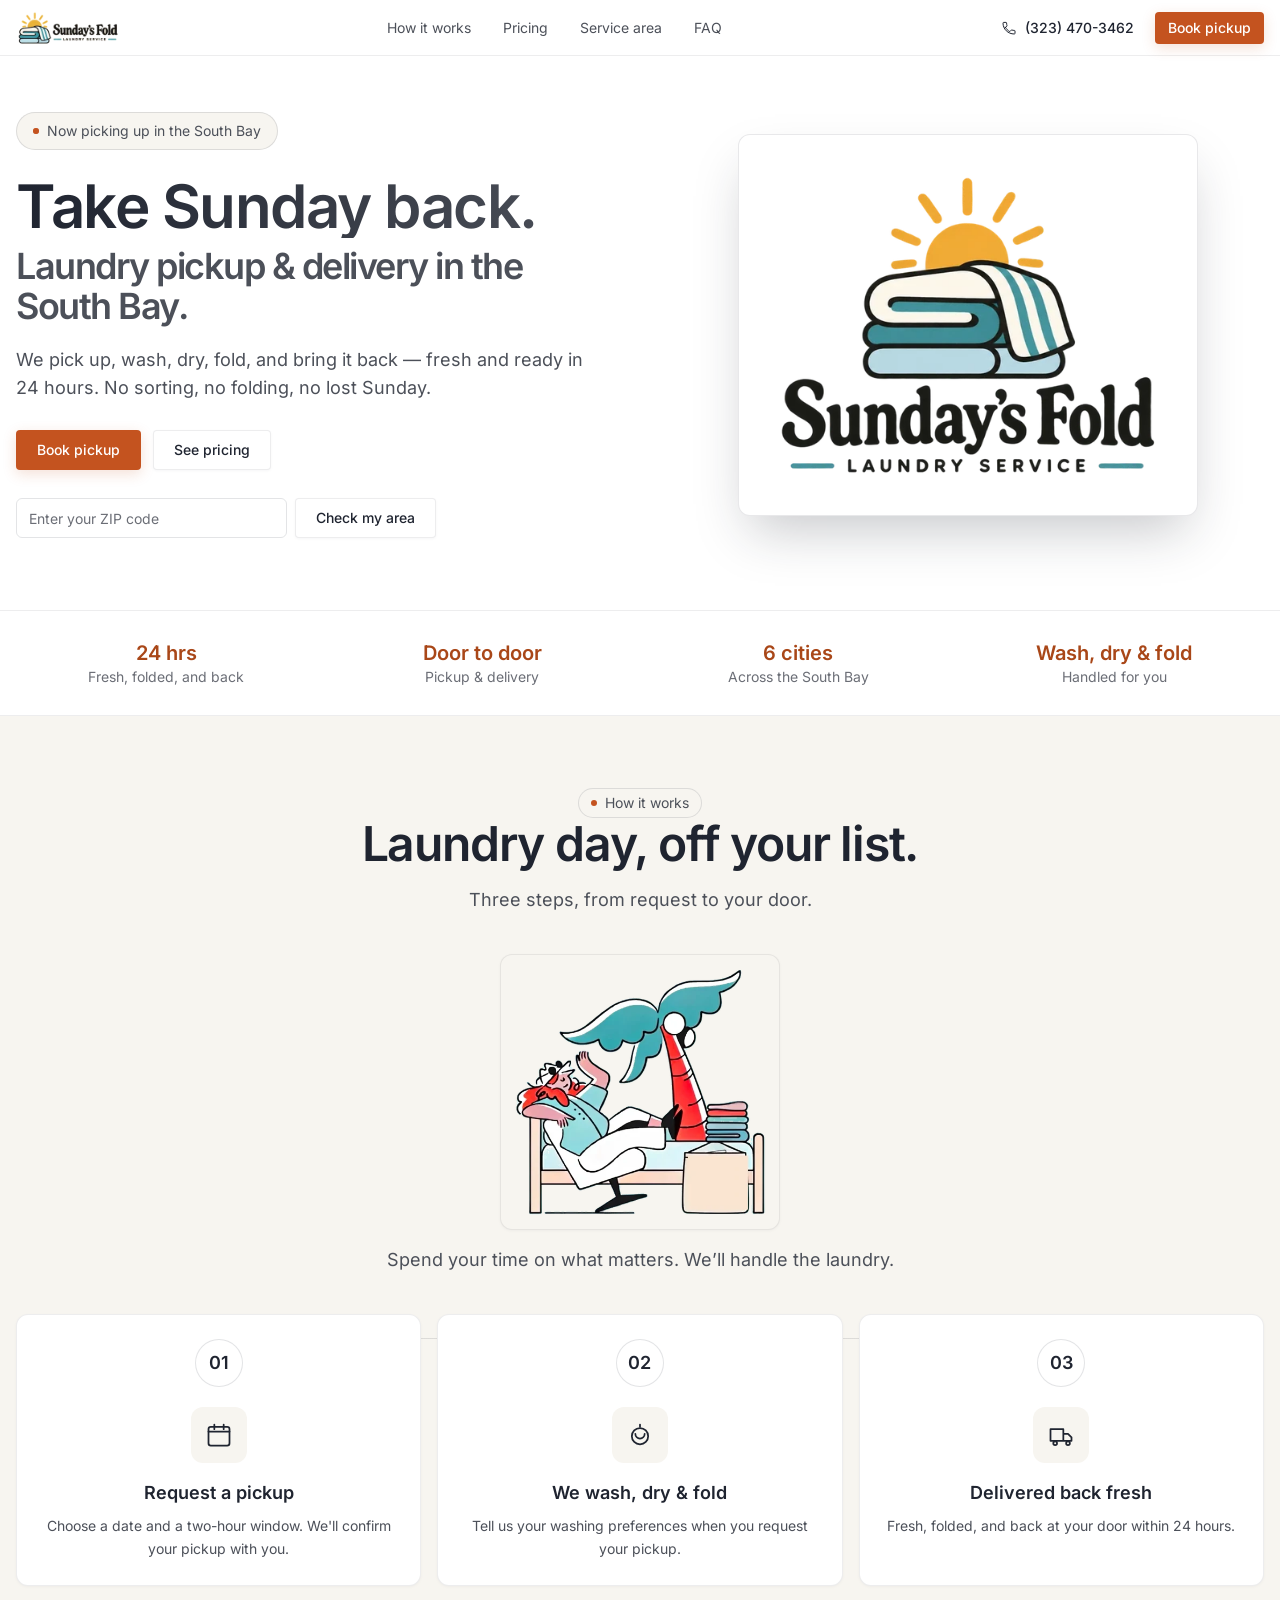
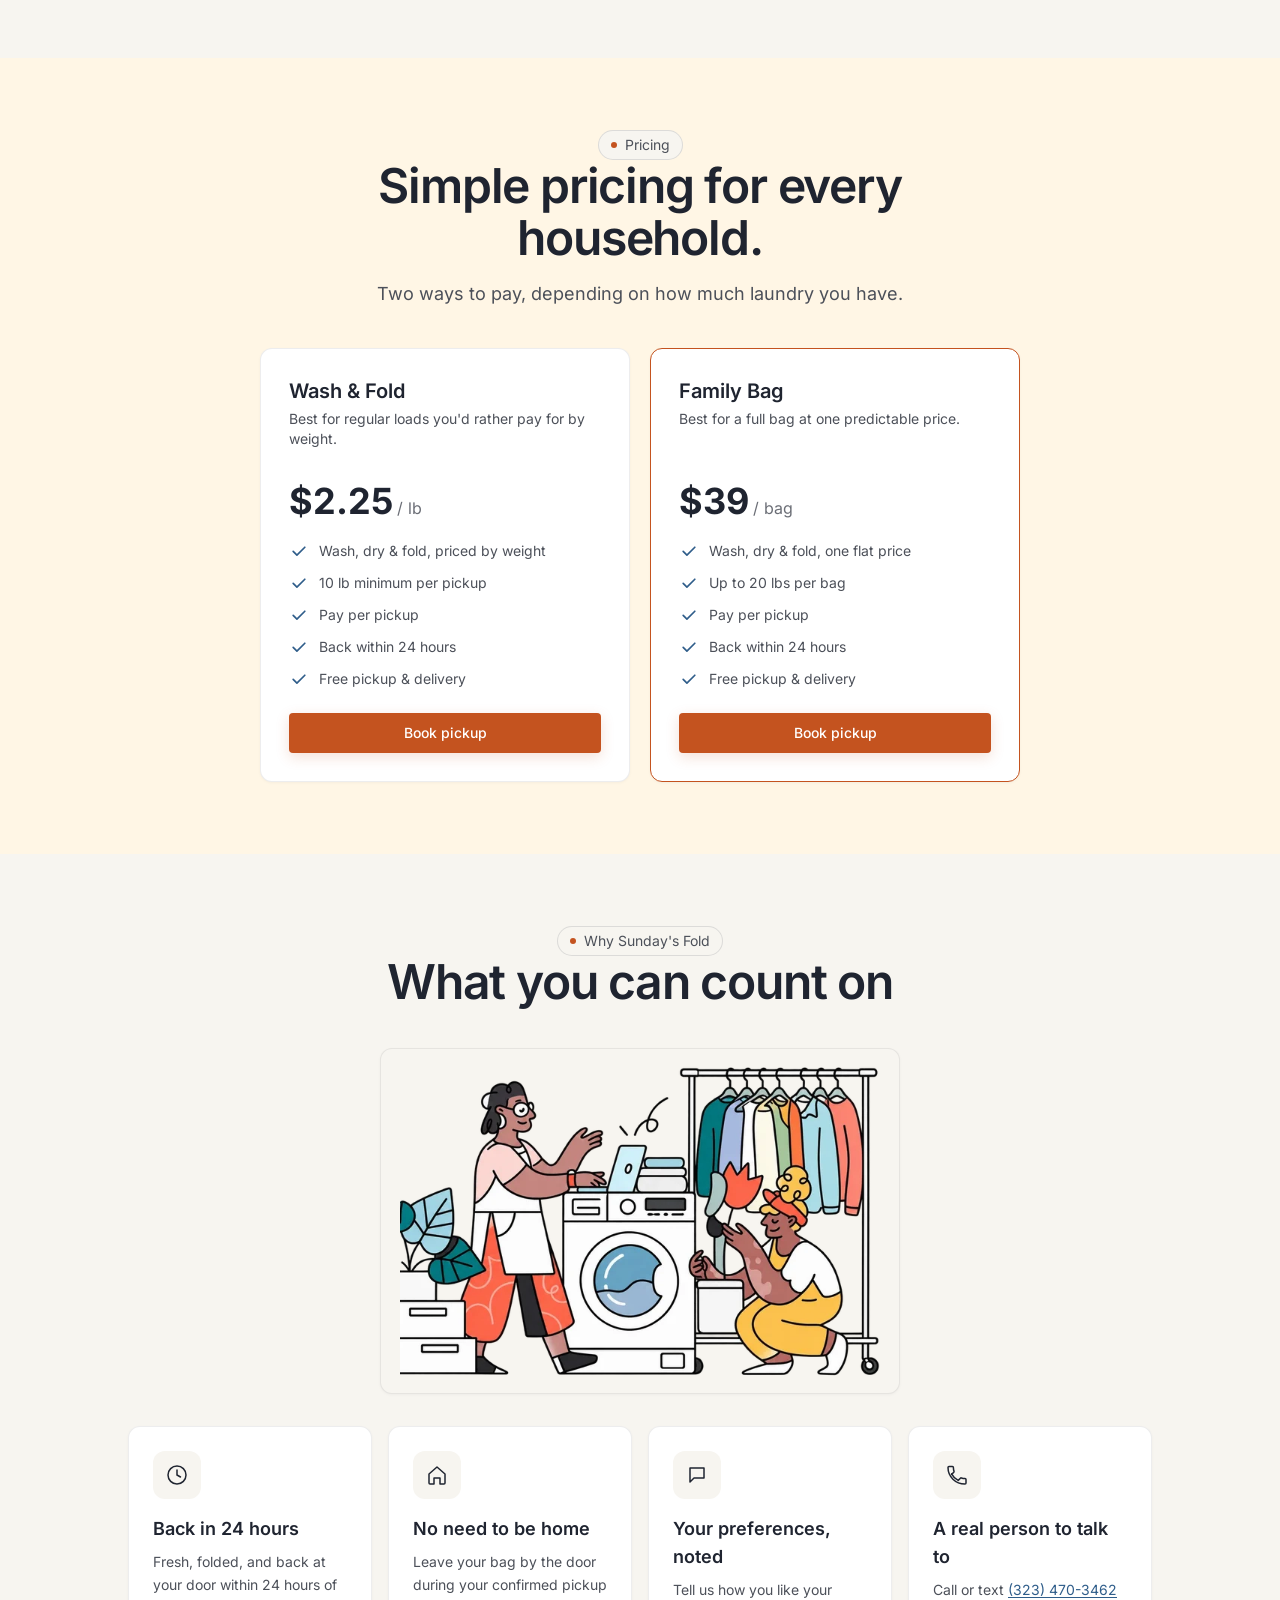
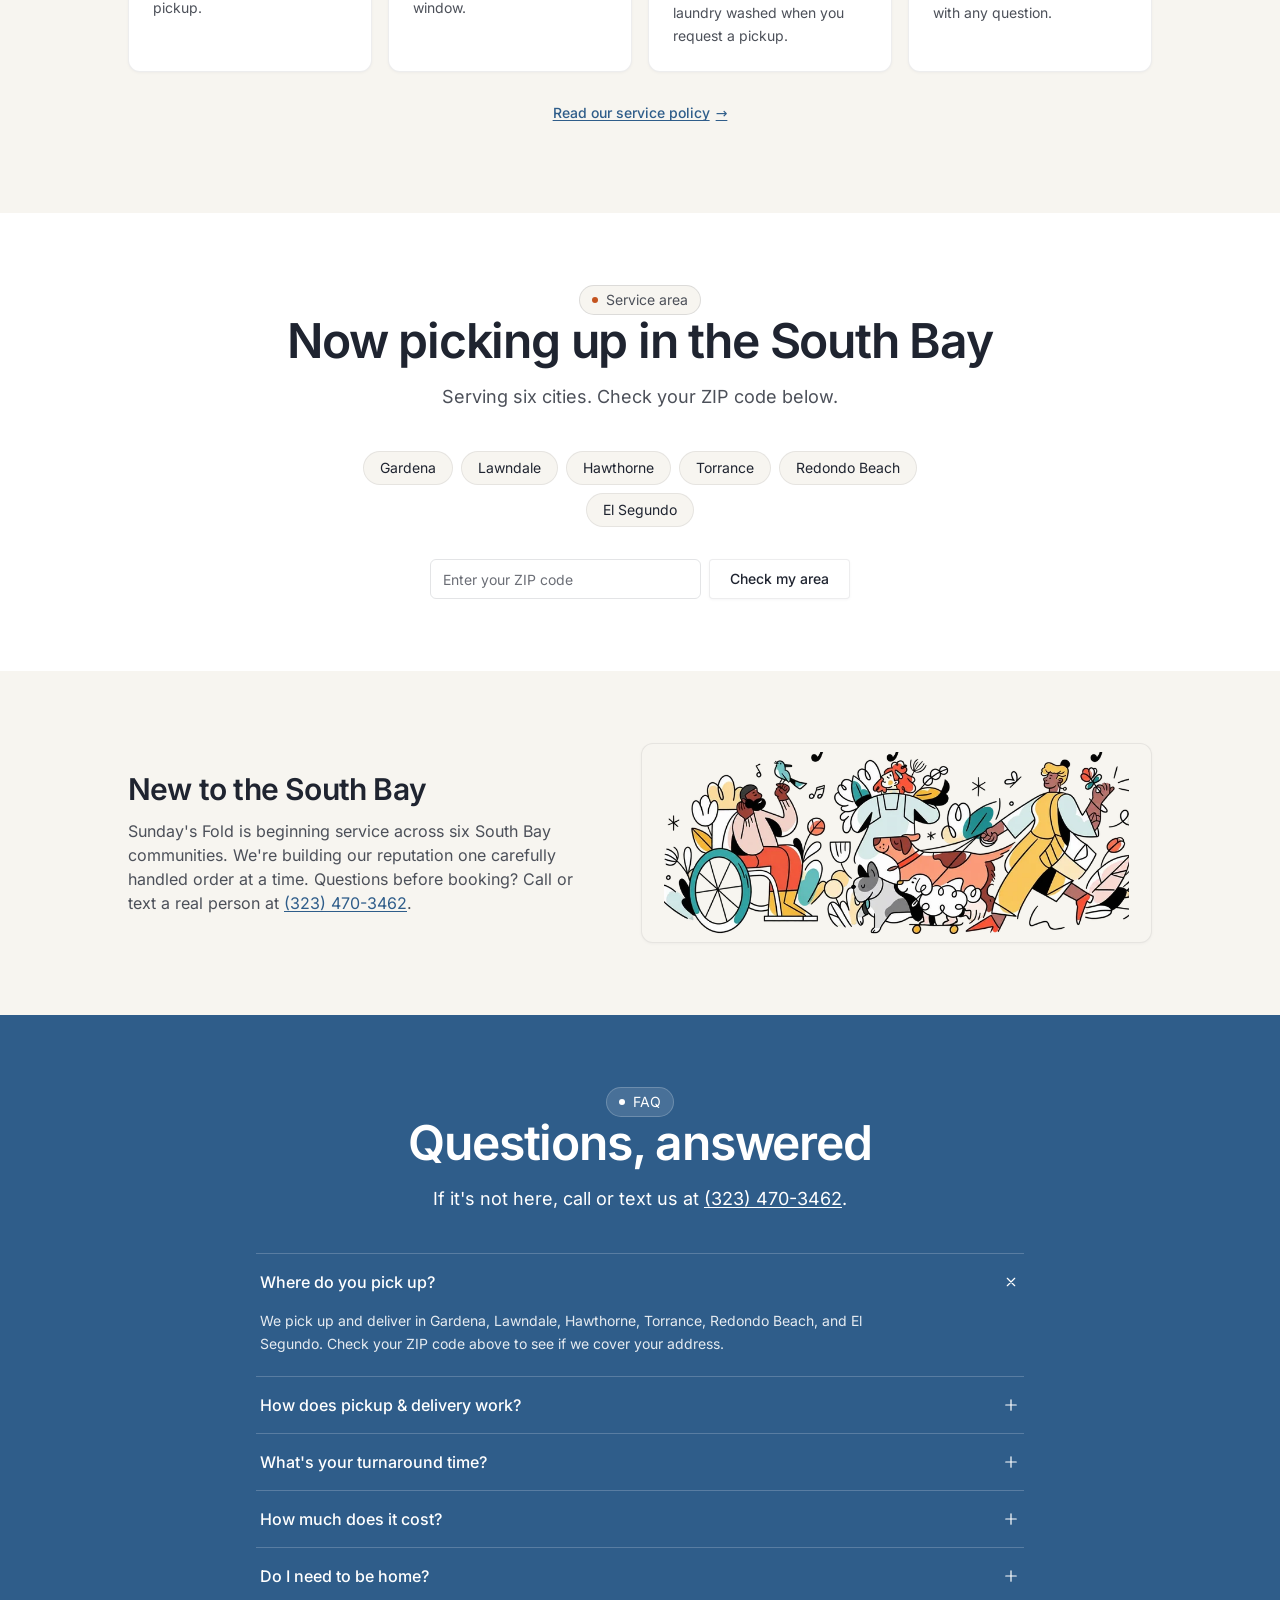
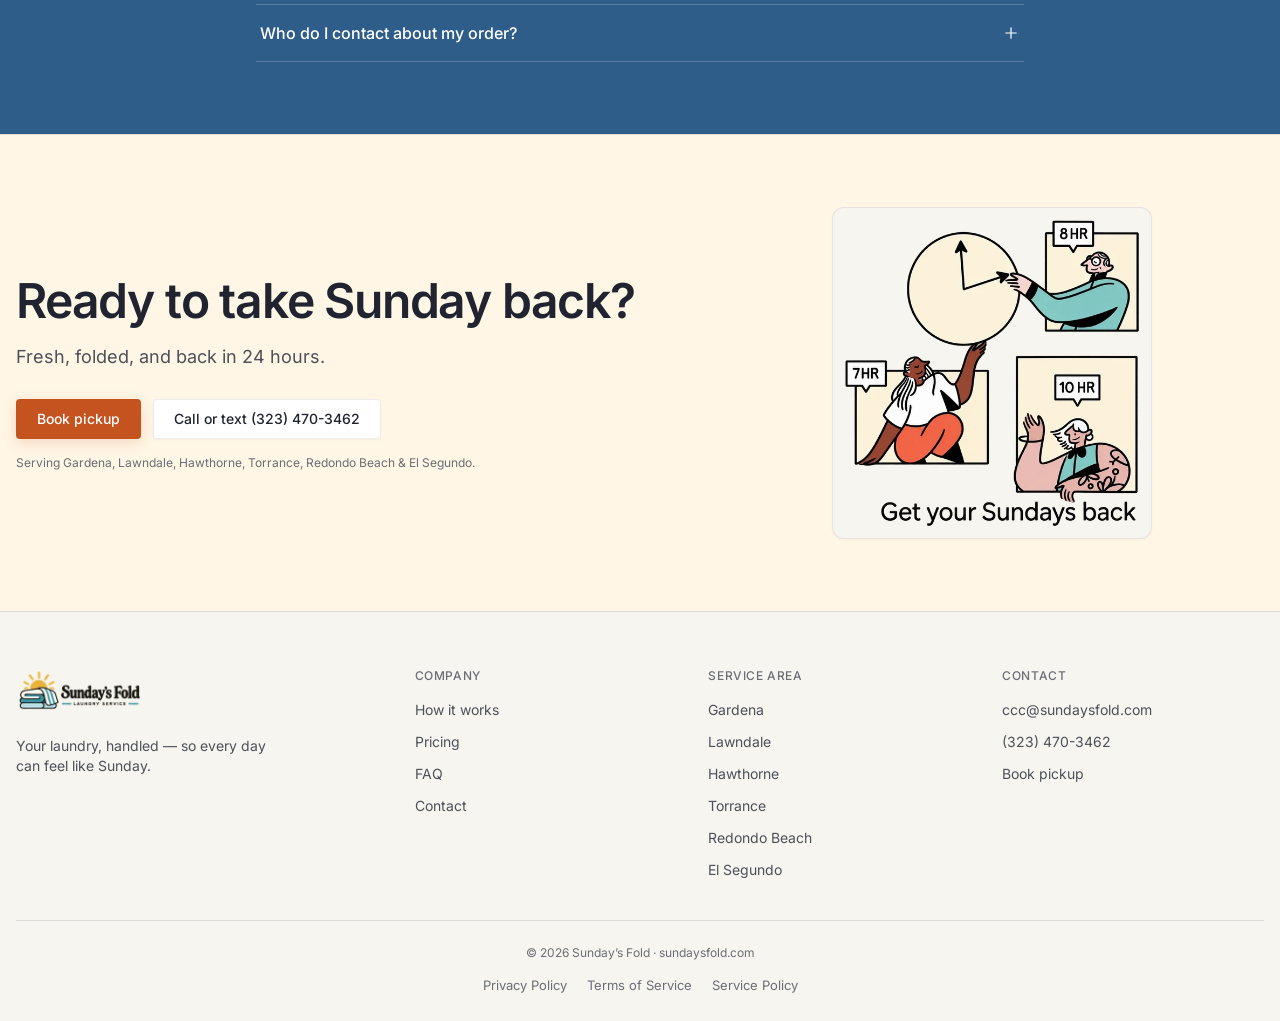
==== commit 6281b193: "Put the primary brand logo front and center in the hero Replaces the placeholder shapes illustration" ====
--- a/index.html
+++ b/index.html
@@ -116,22 +116,8 @@
         </div>
       </div>
       <div class="hero-visual">
-        <div class="hero-image-frame">
-          <svg class="hero-illustration" viewBox="0 0 460 420" xmlns="http://www.w3.org/2000/svg" aria-hidden="true" focusable="false" width="460" height="420">
-            <rect width="460" height="420" fill="#FFFFFF"/>
-            <circle cx="360" cy="70" r="42" fill="#F3DDD2"/>
-            <circle cx="70" cy="330" r="30" fill="#D5DFE8"/>
-            <rect x="60" y="230" width="160" height="120" rx="12" fill="#F7F5F0" stroke="#D2D3D6" stroke-width="1"/>
-            <rect x="80" y="250" width="120" height="18" rx="9" fill="#C4531F"/>
-            <rect x="80" y="278" width="120" height="18" rx="9" fill="#2F5D8A"/>
-            <rect x="80" y="306" width="120" height="18" rx="9" fill="#DC9879"/>
-            <path d="M250 350V210c0-11 9-20 20-20h80c11 0 20 9 20 20v140" fill="#FAF1ED" stroke="#D2D3D6" stroke-width="1.5"/>
-            <path d="M270 210v-30a20 20 0 0 1 40 0v30" fill="none" stroke="#2F5D8A" stroke-width="3" stroke-linecap="round"/>
-            <rect x="255" y="230" width="90" height="10" rx="5" fill="#829EB9"/>
-            <rect x="255" y="255" width="60" height="10" rx="5" fill="#DC9879"/>
-            <circle cx="340" cy="330" r="6" fill="#C4531F"/>
-            <path d="M120 200c14-18 34-18 48 0" stroke="#C4531F" stroke-width="3" stroke-linecap="round" fill="none"/>
-          </svg>
+        <div class="hero-image-frame hero-logo-frame">
+          <img class="hero-logo" src="assets/img/logo-primary.webp" srcset="assets/img/logo-primary-480.webp 480w, assets/img/logo-primary.webp 690w" sizes="(max-width: 1023px) 296px, 388px" alt="Sunday's Fold Laundry Service" width="690" height="552" fetchpriority="high" decoding="async">
         </div>
       </div>
     </div>
--- a/css/site.css
+++ b/css/site.css
@@ -134,8 +134,10 @@
   background: radial-gradient(circle, var(--secondary-20) 0%, transparent 70%);
   filter: blur(30px);
 }
-.hero-illustration { width: 100%; height: auto; display: block; }
-@media (max-width: 1023px) { .hero-image-frame { max-width: 360px; } }
+/* Primary brand logo, front and center in the hero. */
+.hero-logo-frame { padding: 36px; }
+.hero-logo { width: 100%; height: auto; display: block; }
+@media (max-width: 1023px) { .hero-image-frame { max-width: 360px; } .hero-logo-frame { padding: 32px; } }
 
 /* ---------- Trust bar ---------- */
 .trust-bar {
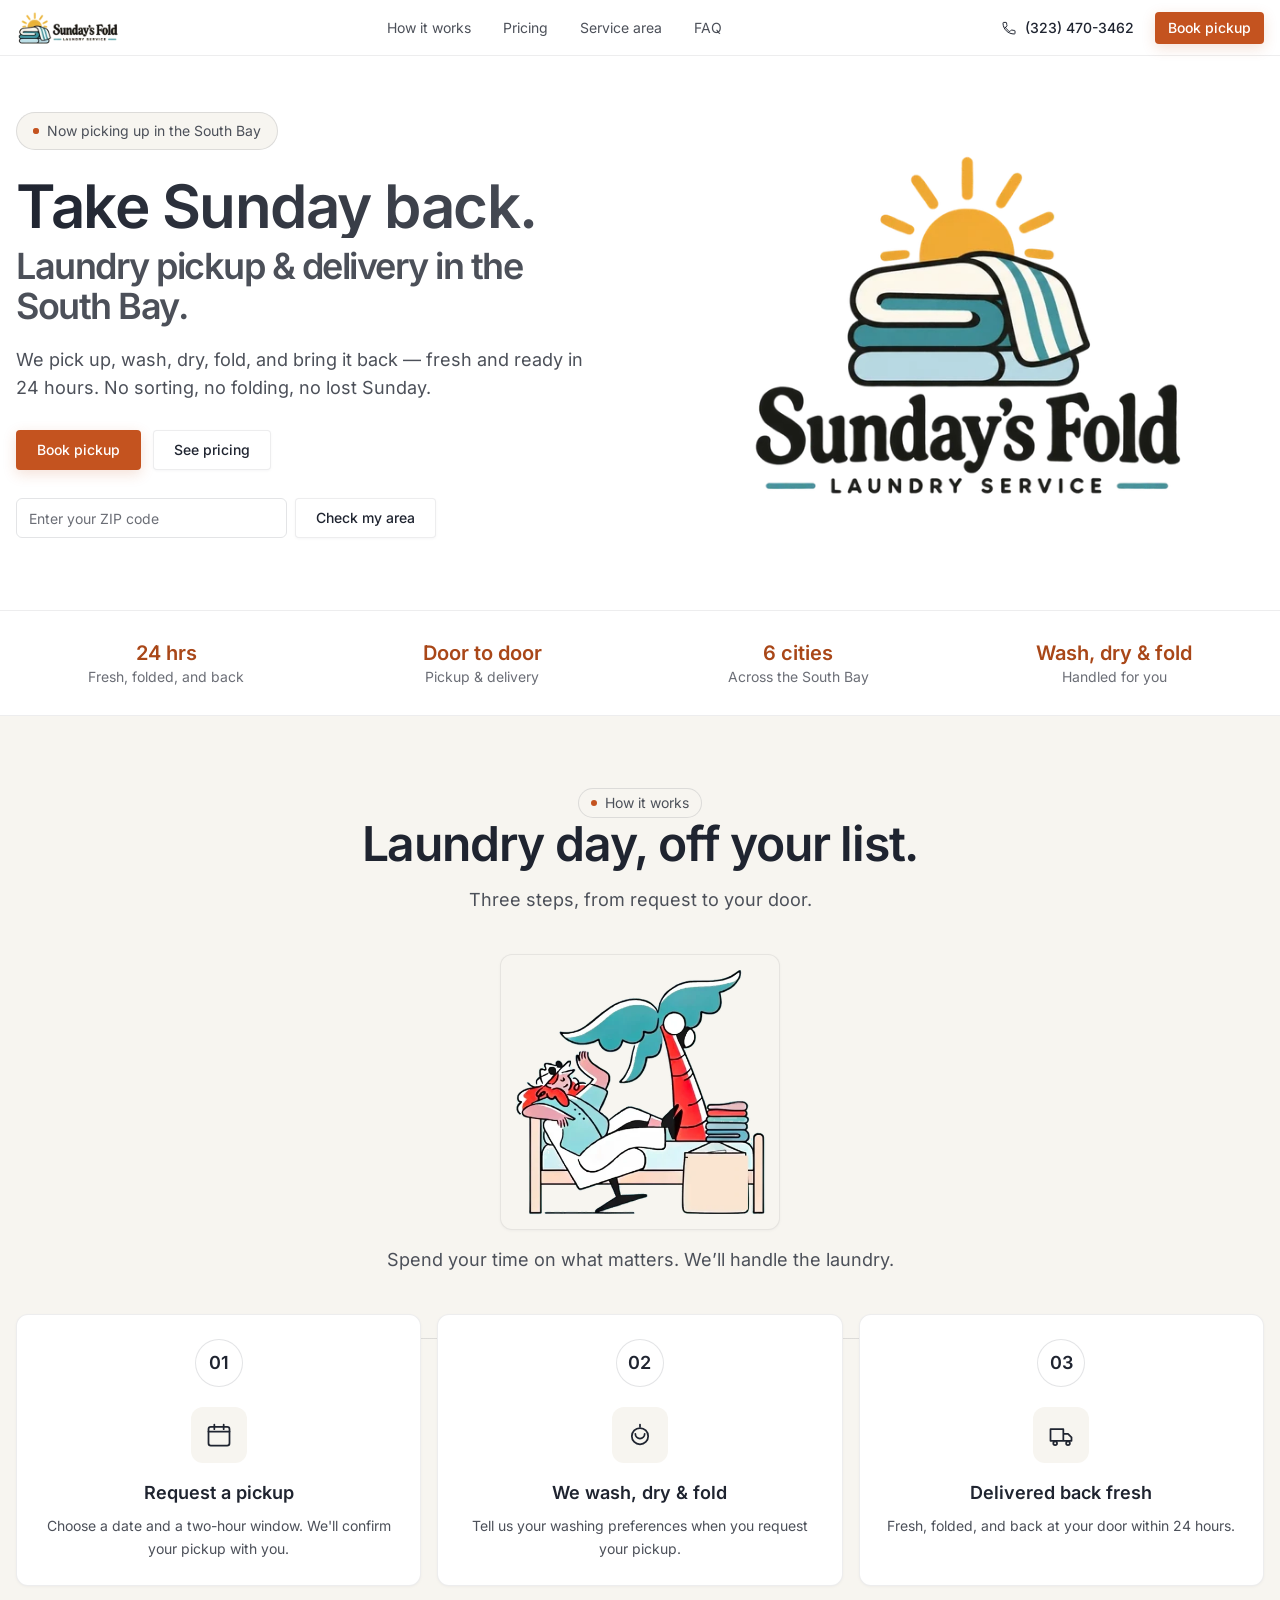
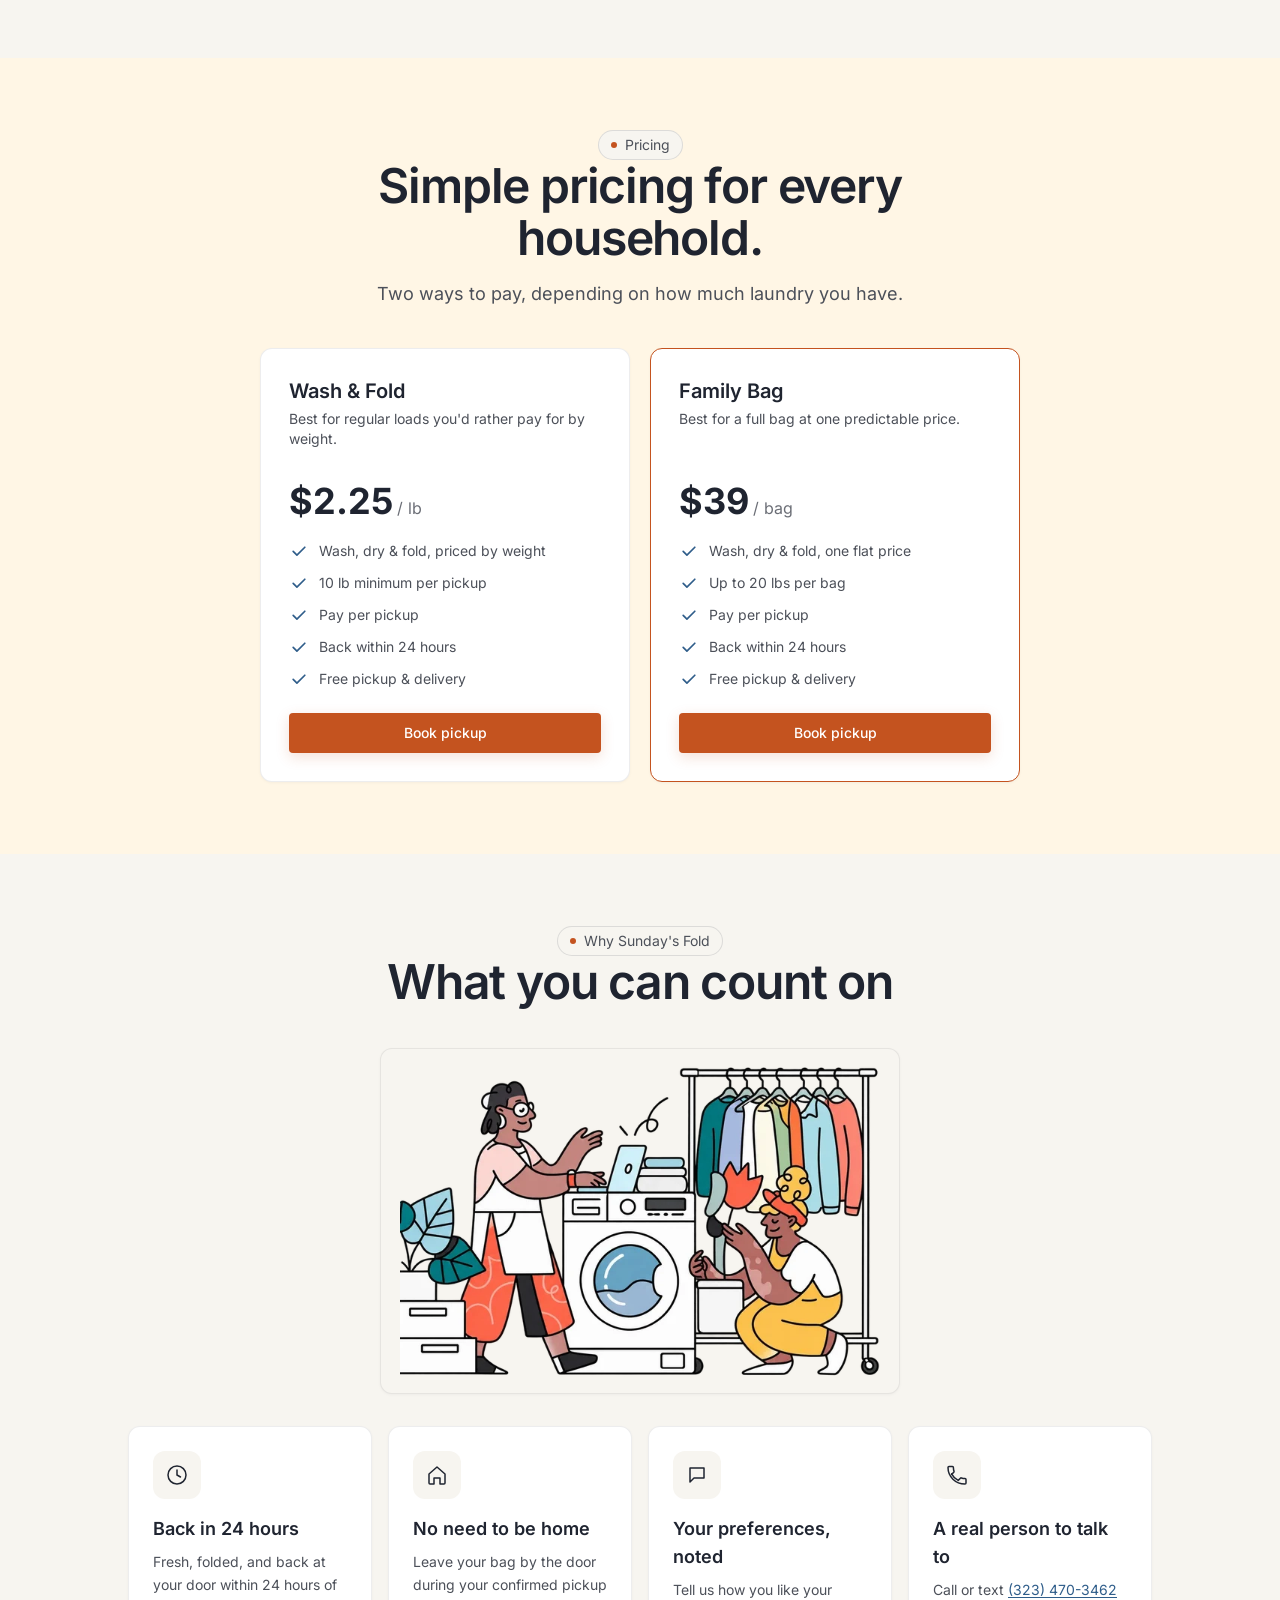
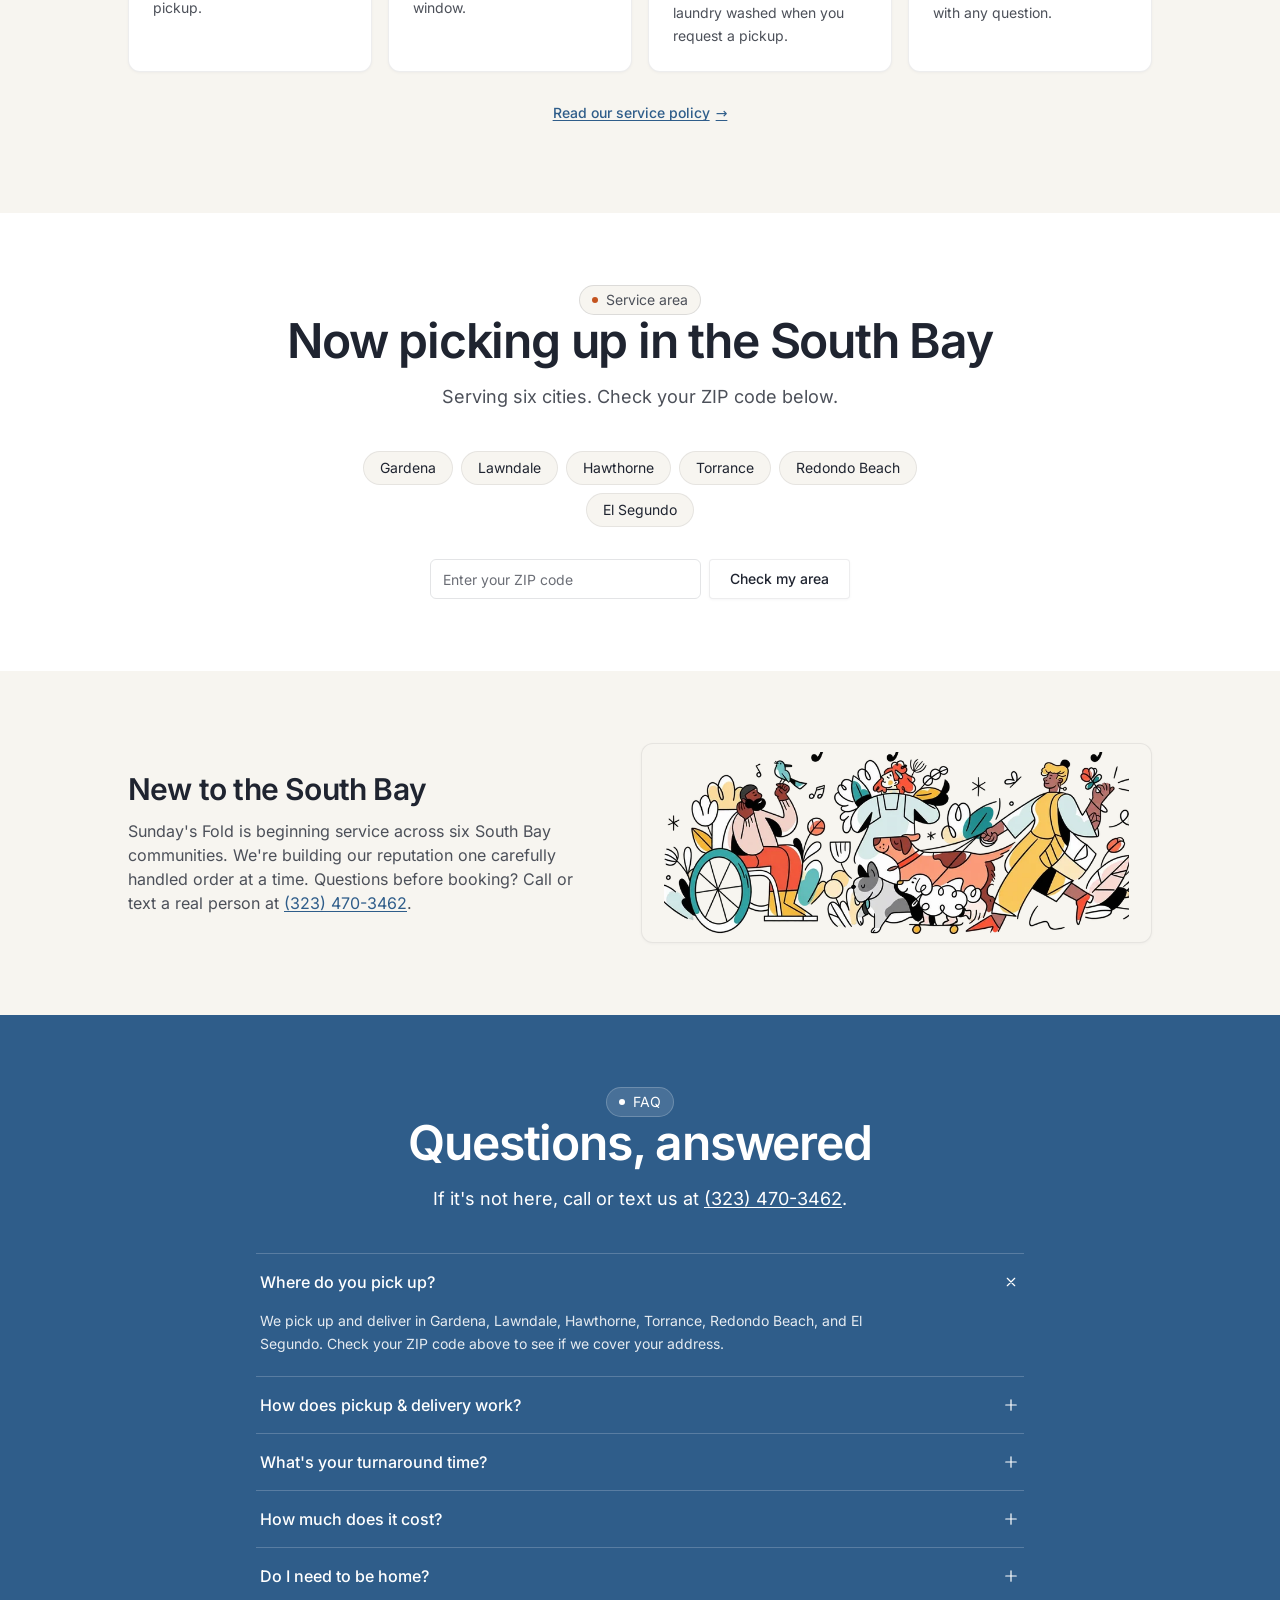
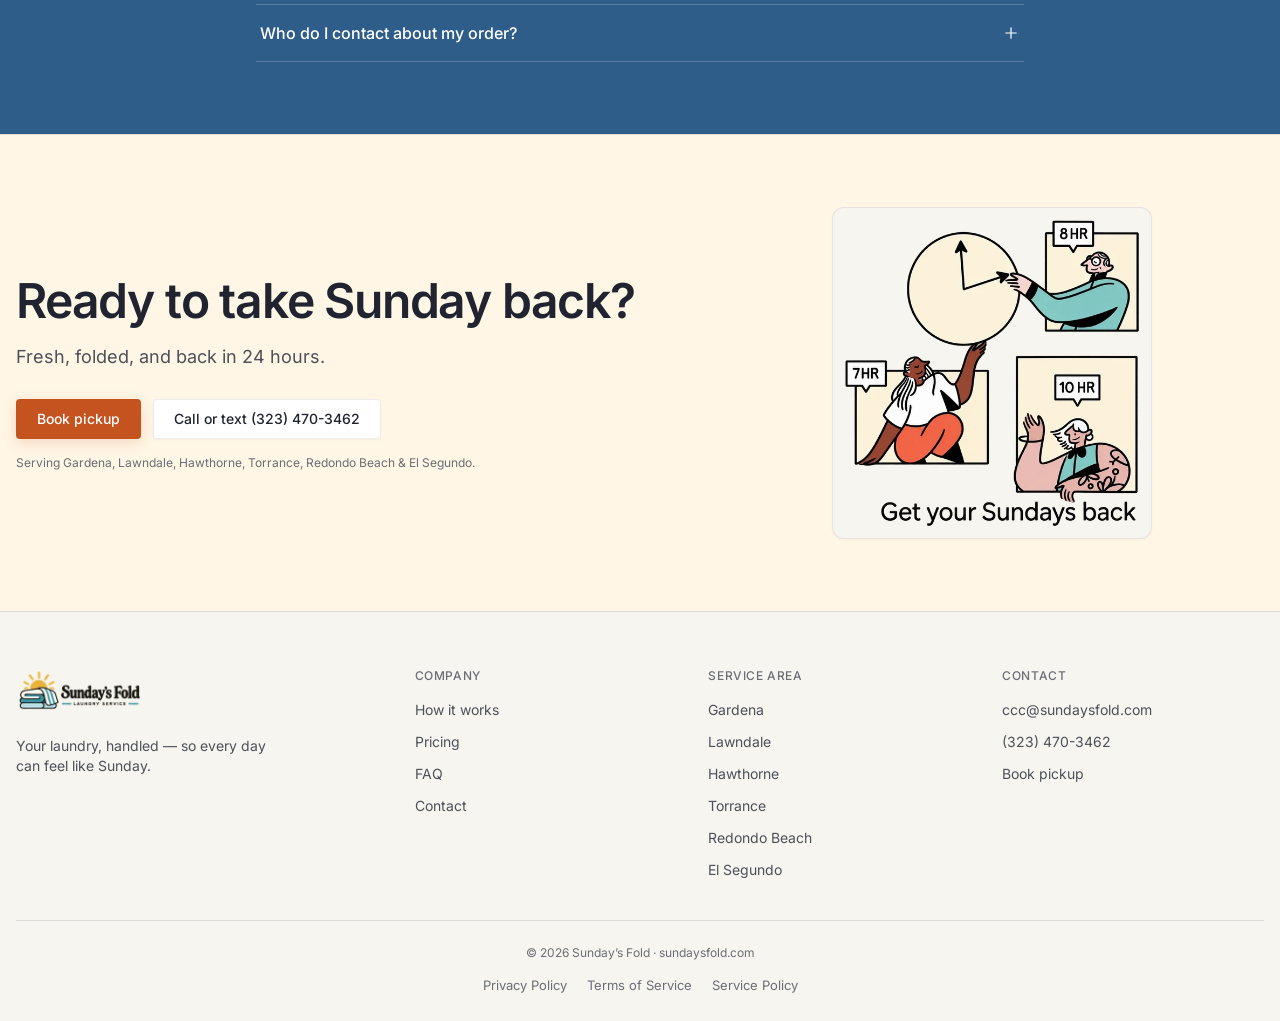
==== commit ff538f07: "Show the hero logo without its card background Removes the white card, border, shadow and blue glow " ====
--- a/index.html
+++ b/index.html
@@ -116,8 +116,8 @@
         </div>
       </div>
       <div class="hero-visual">
-        <div class="hero-image-frame hero-logo-frame">
-          <img class="hero-logo" src="assets/img/logo-primary.webp" srcset="assets/img/logo-primary-480.webp 480w, assets/img/logo-primary.webp 690w" sizes="(max-width: 1023px) 296px, 388px" alt="Sunday's Fold Laundry Service" width="690" height="552" fetchpriority="high" decoding="async">
+        <div class="hero-logo-wrap">
+          <img class="hero-logo" src="assets/img/logo-primary.webp" srcset="assets/img/logo-primary-480.webp 480w, assets/img/logo-primary.webp 690w" sizes="(max-width: 1023px) 300px, 440px" alt="Sunday's Fold Laundry Service" width="690" height="552" fetchpriority="high" decoding="async">
         </div>
       </div>
     </div>
--- a/css/site.css
+++ b/css/site.css
@@ -124,20 +124,10 @@
 .zip-result[data-state="out"] { color: var(--text-secondary); }
 
 .hero-visual { display: flex; justify-content: center; position: relative; }
-.hero-image-frame {
-  position: relative; width: 100%; max-width: 460px; border-radius: var(--radius-md);
-  border: 1px solid rgba(31, 36, 48, 0.1); box-shadow: var(--shadow-hero);
-  background: #fff; overflow: hidden;
-}
-.hero-image-frame::before {
-  content: ""; position: absolute; inset: -40px; z-index: -1; border-radius: 50%;
-  background: radial-gradient(circle, var(--secondary-20) 0%, transparent 70%);
-  filter: blur(30px);
-}
-/* Primary brand logo, front and center in the hero. */
-.hero-logo-frame { padding: 36px; }
+/* Primary brand logo, front and center in the hero, sitting directly on the page. */
+.hero-logo-wrap { width: 100%; max-width: 440px; }
 .hero-logo { width: 100%; height: auto; display: block; }
-@media (max-width: 1023px) { .hero-image-frame { max-width: 360px; } .hero-logo-frame { padding: 32px; } }
+@media (max-width: 1023px) { .hero-logo-wrap { max-width: 300px; } }
 
 /* ---------- Trust bar ---------- */
 .trust-bar {
